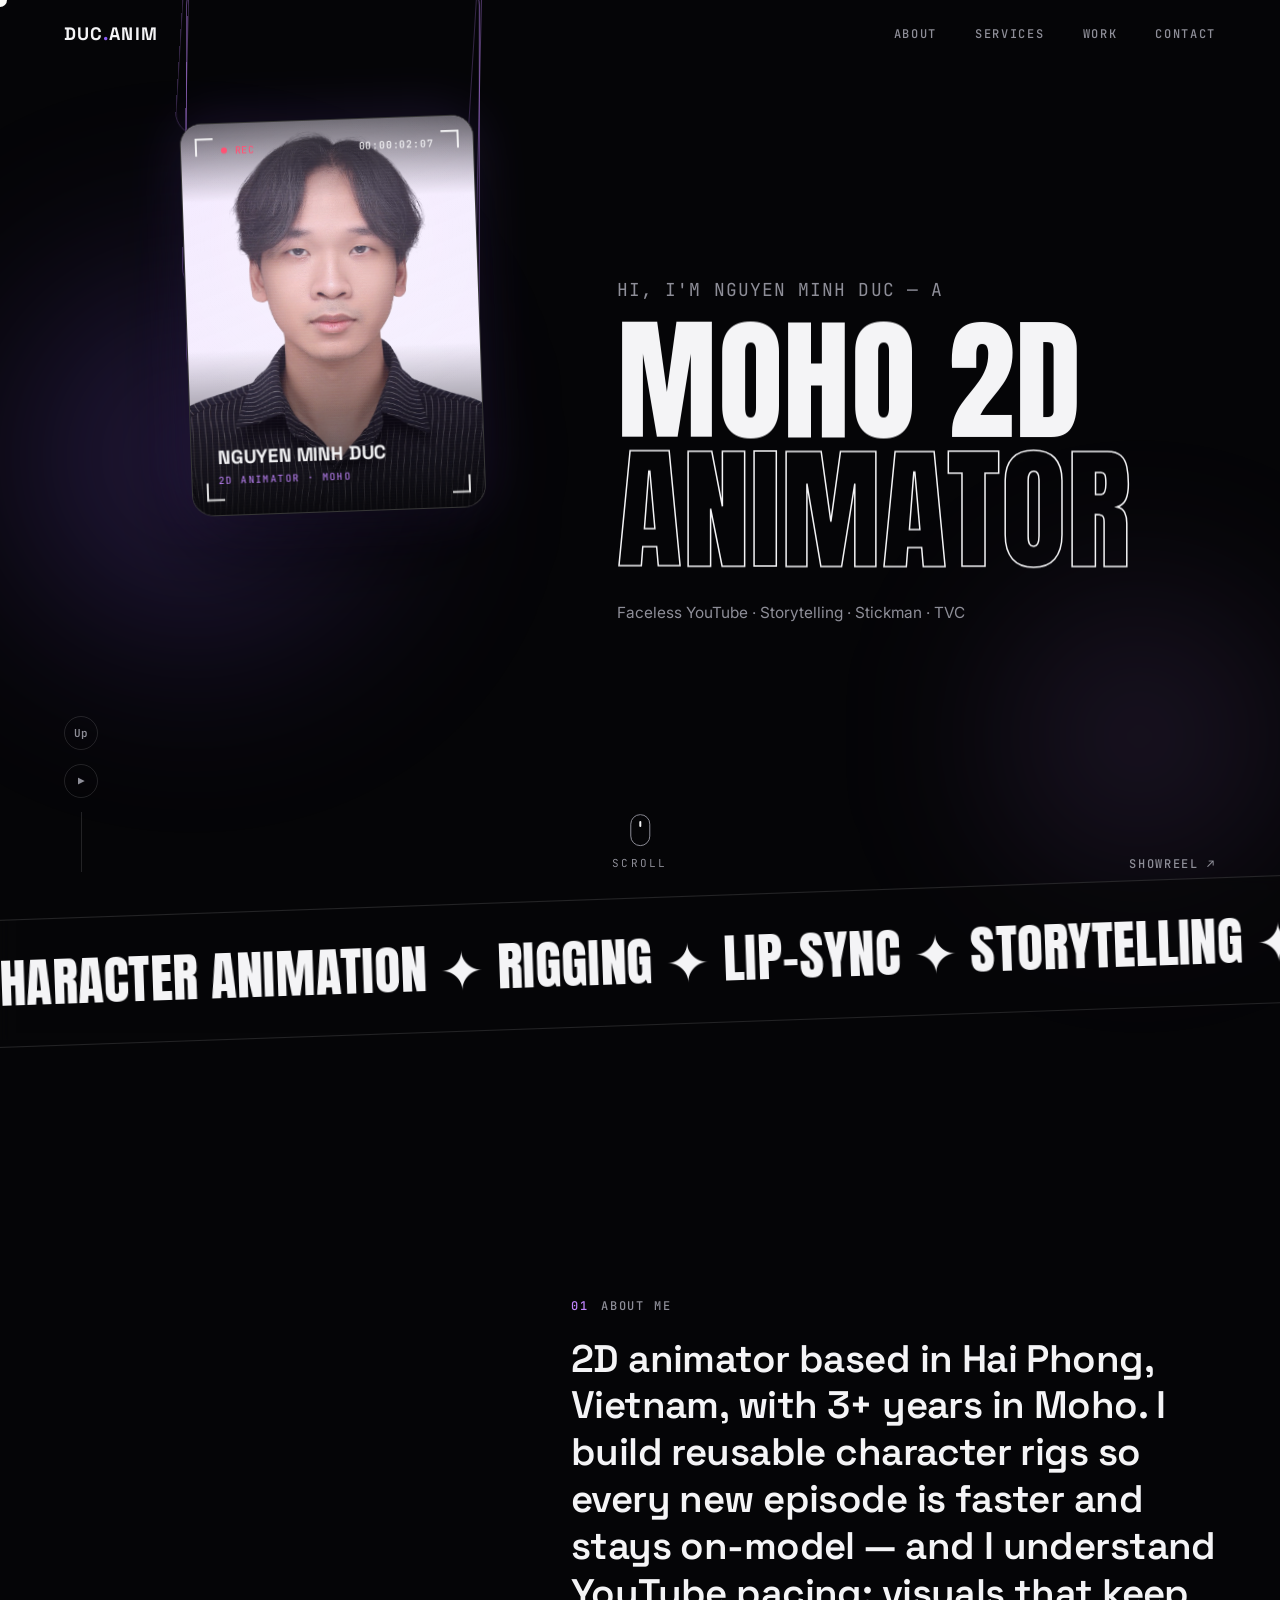
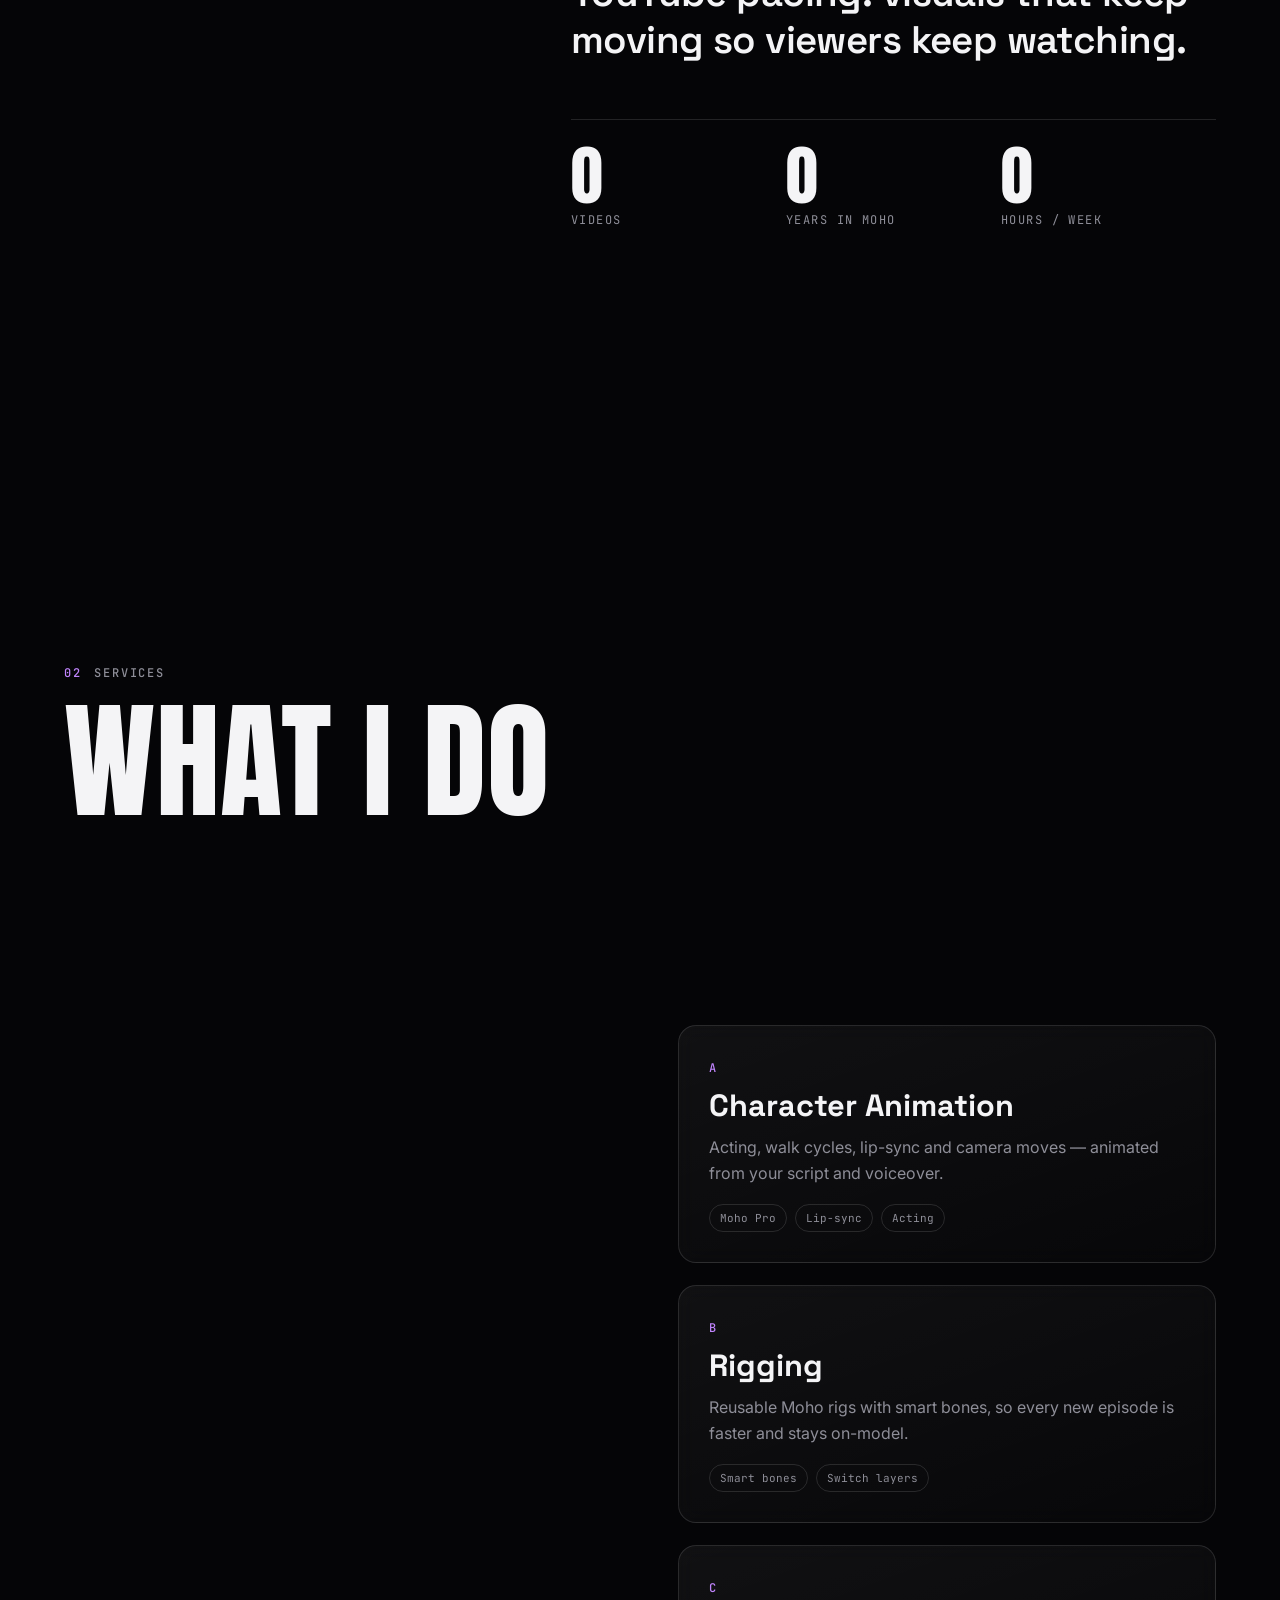
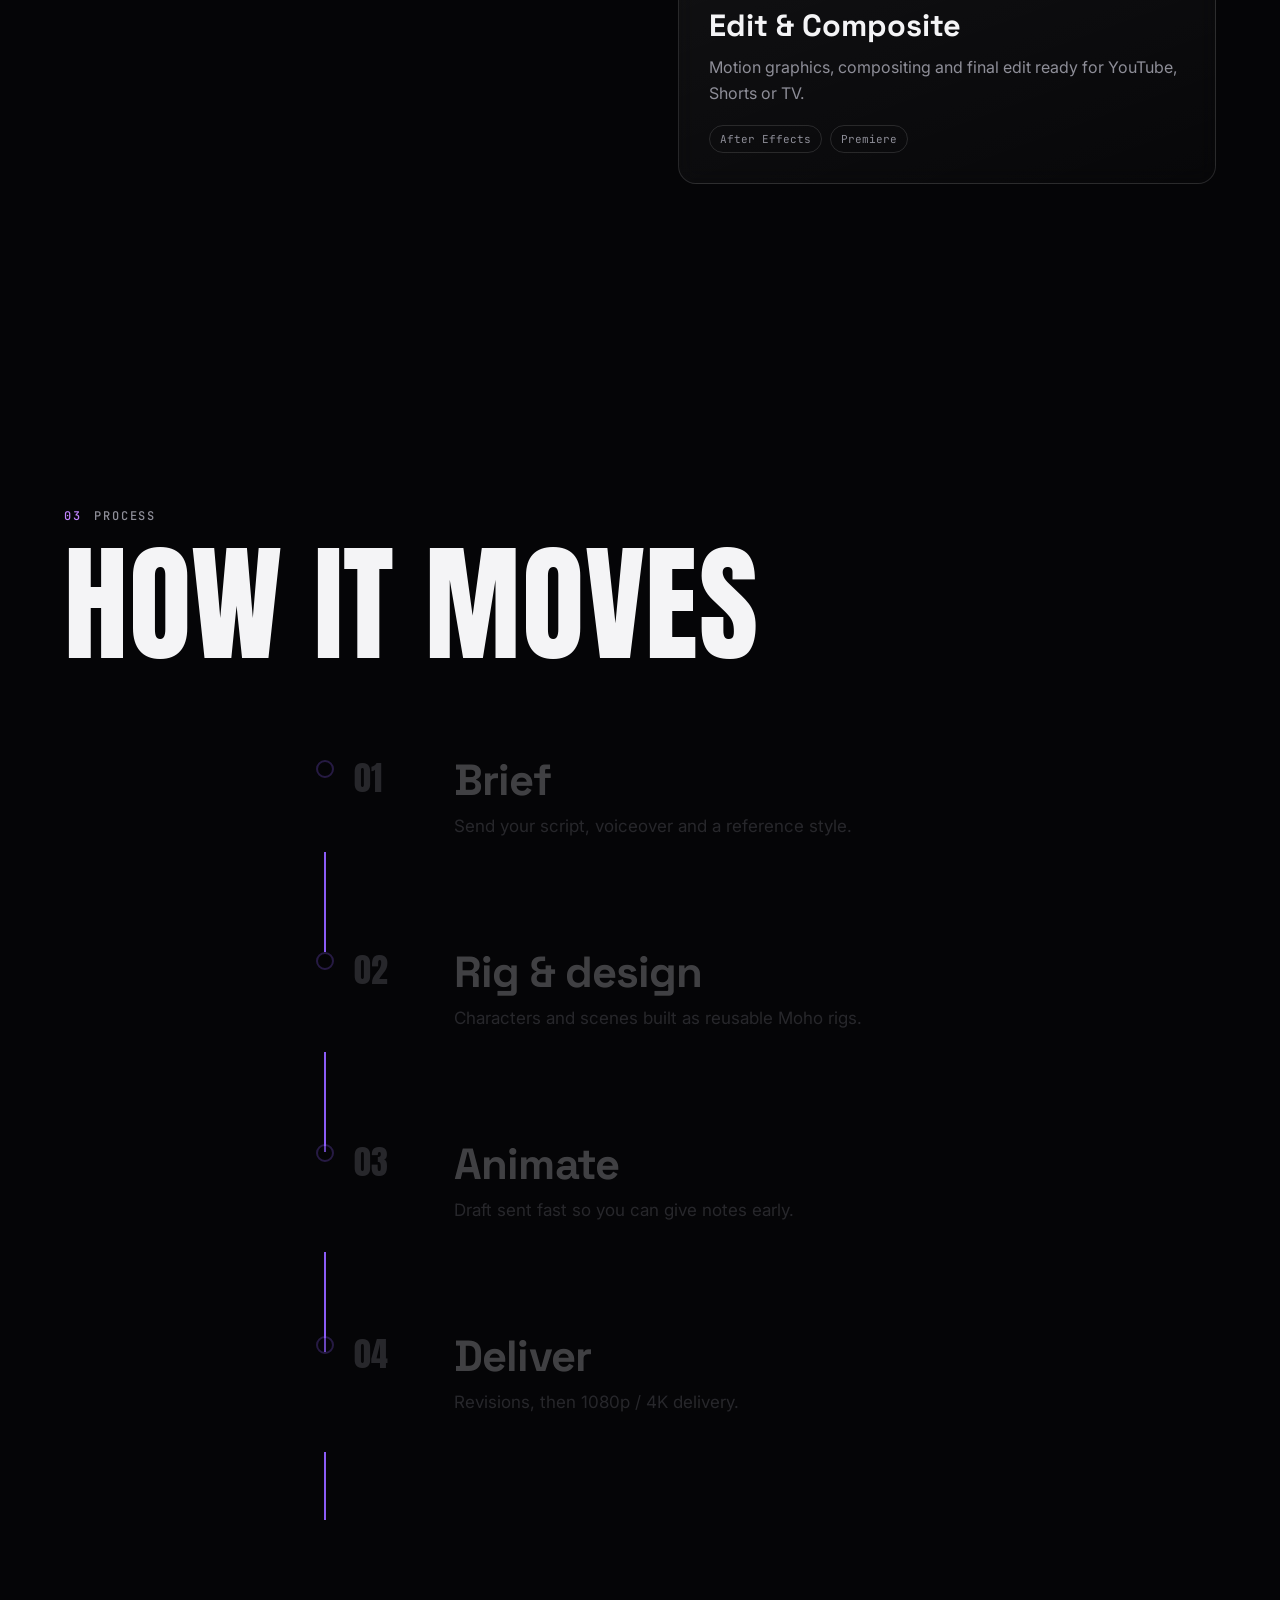
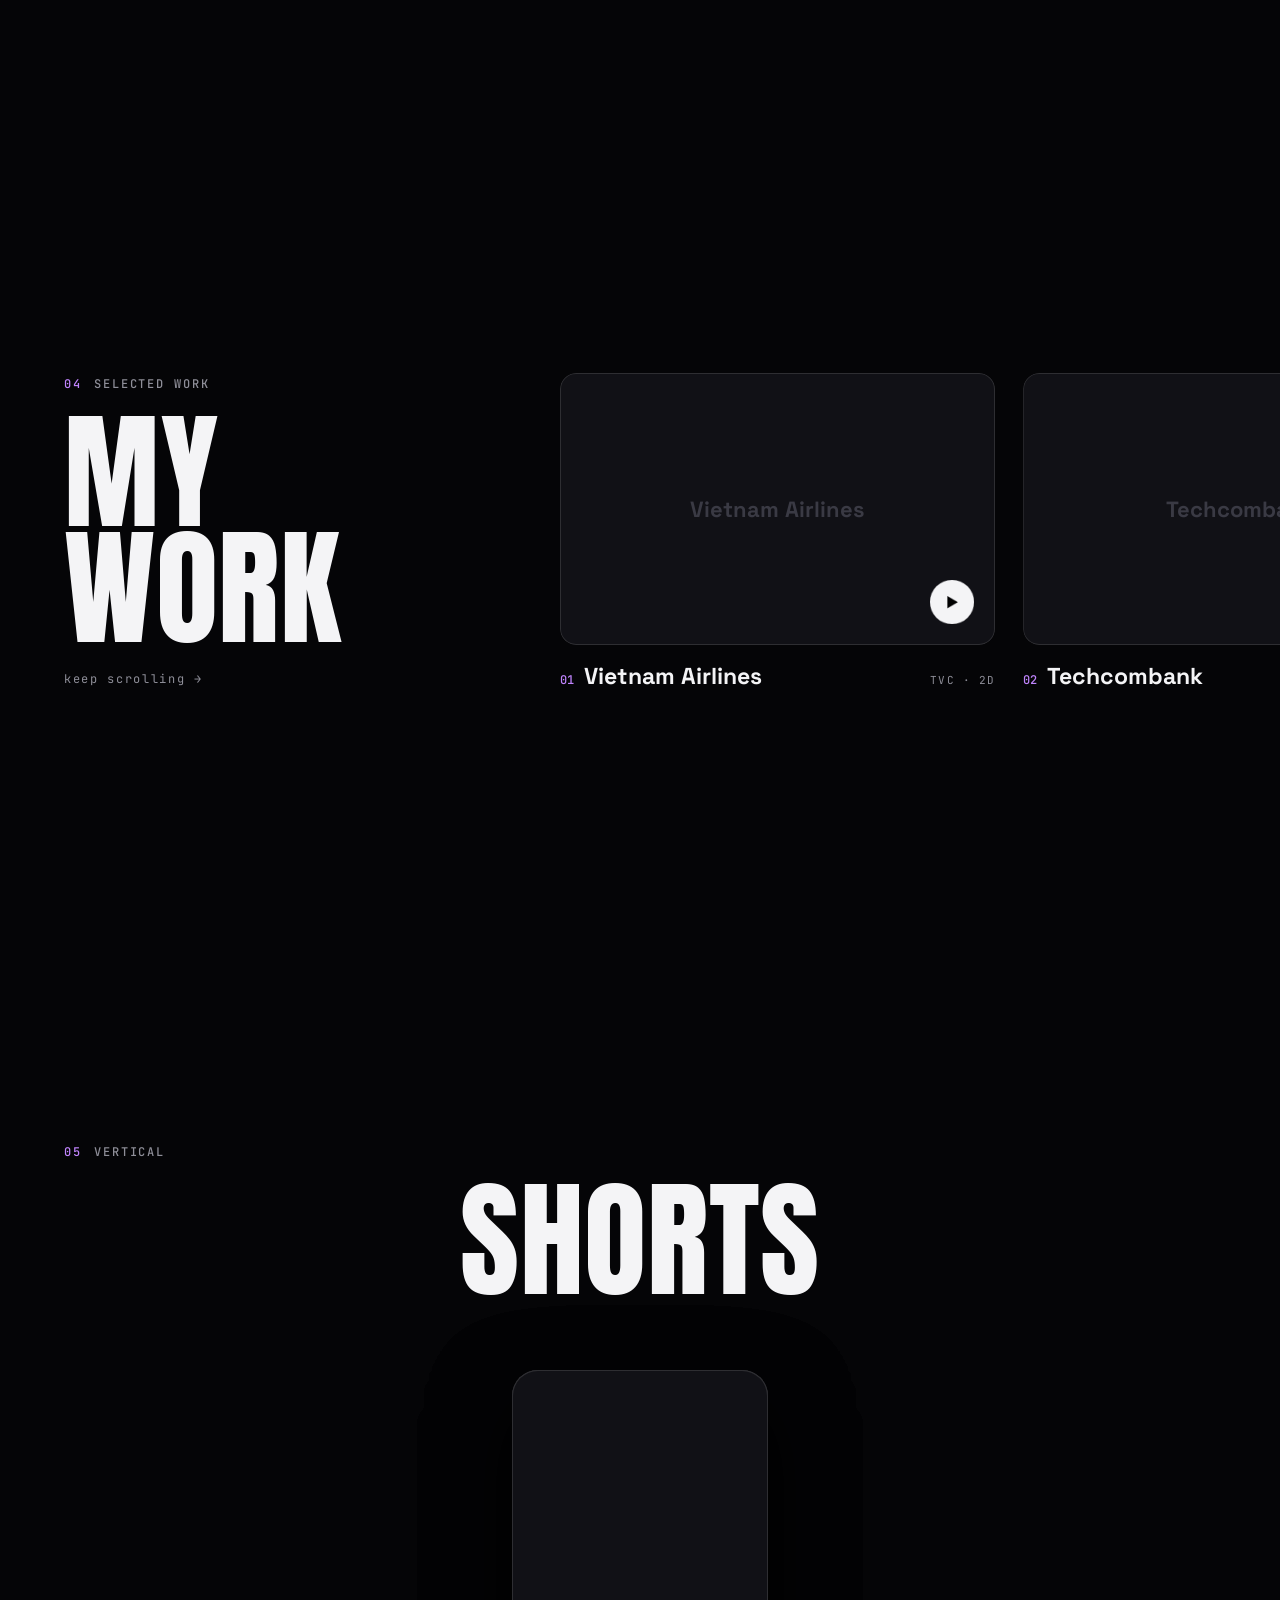
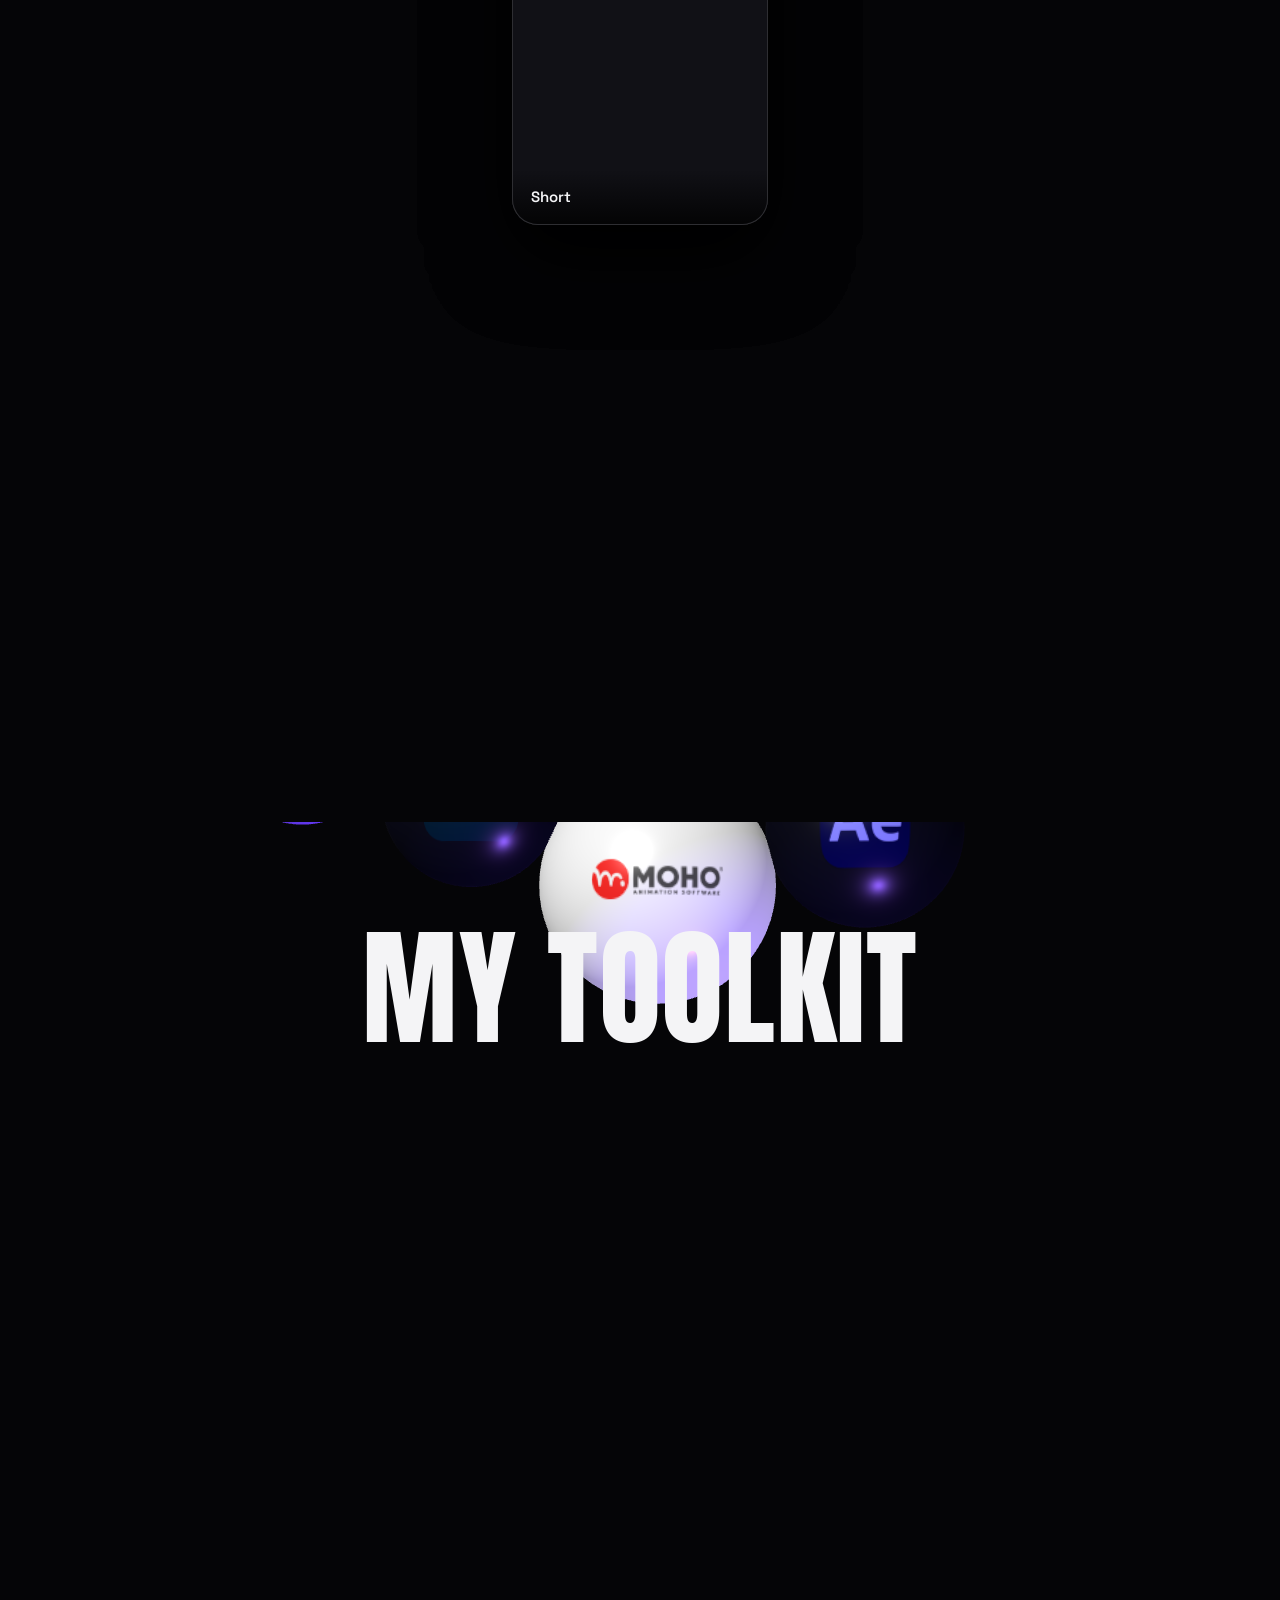
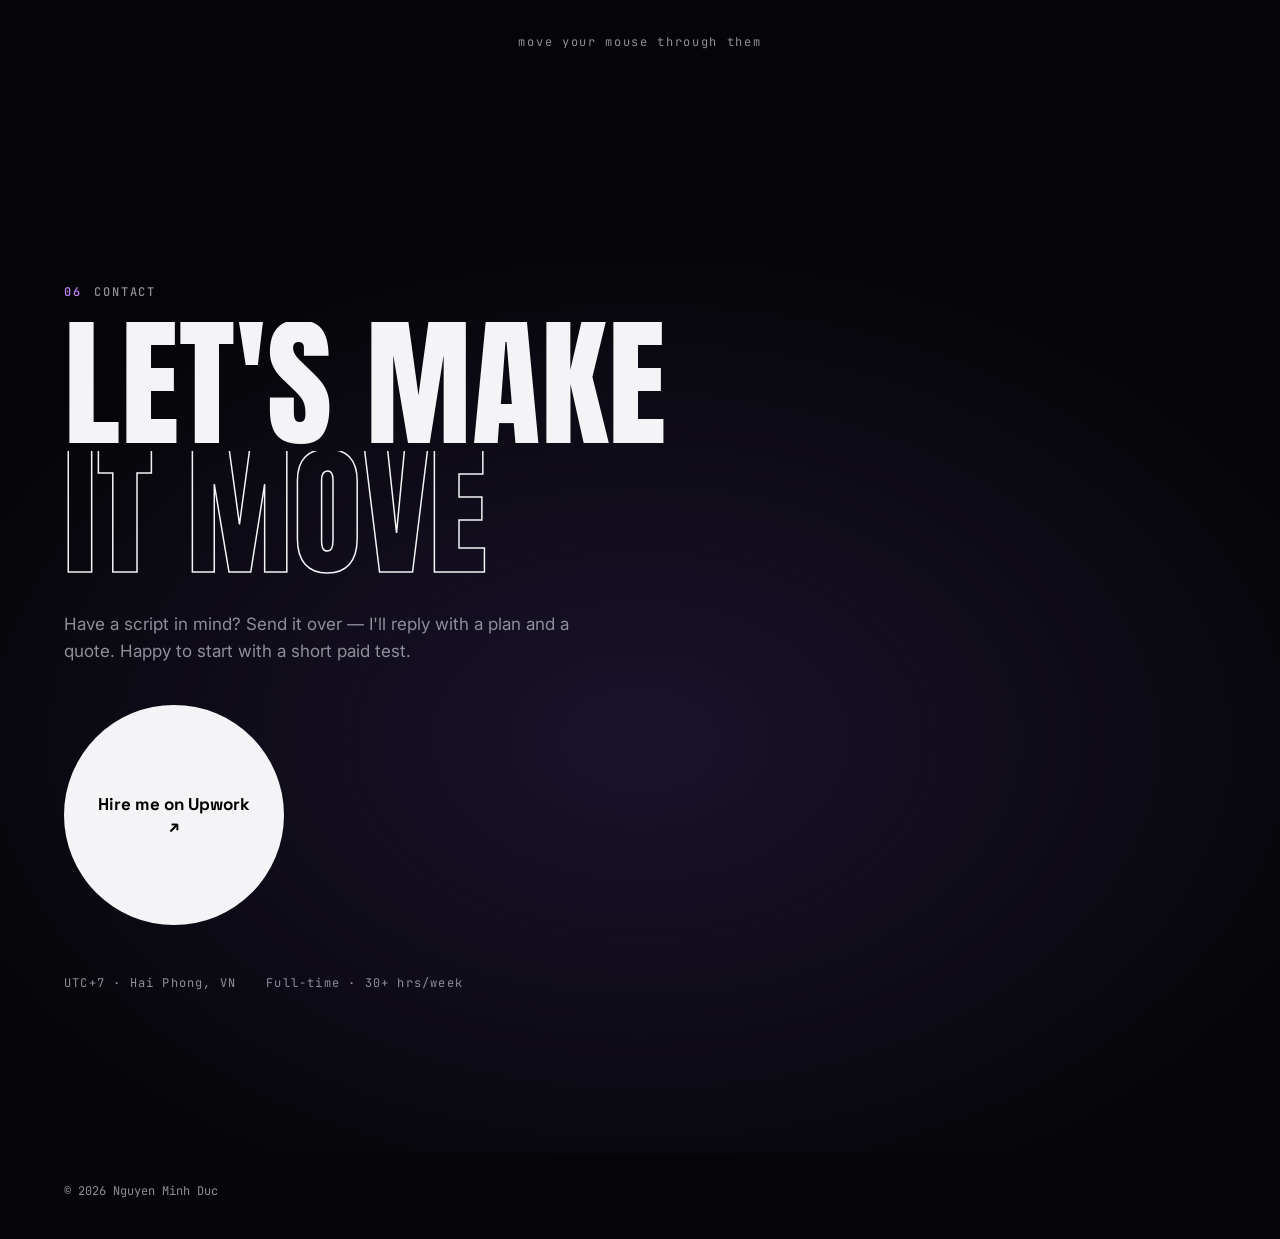
==== v2/index.html @ 48d8f5ab "v2: swap Syne for Anton/Space Grotesk to fix overflowing and broken outline headings Co-Authored-By:" ====
<!doctype html>
<html lang="en">
<head>
  <meta charset="utf-8" />
  <meta name="viewport" content="width=device-width, initial-scale=1" />
  <title>Nguyen Minh Duc — 2D Animator</title>
  <meta name="description" content="Nguyen Minh Duc — Moho 2D animator for faceless YouTube, storytelling, stickman videos and TVC commercials." />
  <link rel="icon" href="../assets/avatar.jpg" />
  <link rel="preconnect" href="https://fonts.googleapis.com" />
  <link rel="preconnect" href="https://fonts.gstatic.com" crossorigin />
  <link href="https://fonts.googleapis.com/css2?family=Anton&family=Space+Grotesk:wght@500;600;700&family=Inter:wght@300;400;500;600&family=JetBrains+Mono:wght@400;500&display=swap" rel="stylesheet" />
  <link rel="stylesheet" href="v2.css" />
</head>
<body class="is-loading">
  <!-- LOADER -->
  <div class="loader" aria-hidden="true">
    <div class="loader__count"><span id="loadNum">0</span>%</div>
    <div class="loader__bar"><span id="loadBar"></span></div>
    <p class="loader__hint">warming up the rig…</p>
  </div>

  <div class="glow glow--a" aria-hidden="true"></div>
  <div class="glow glow--b" aria-hidden="true"></div>
  <div class="pc-wrap" aria-hidden="true">
    <div class="ghost"></div><div class="ghost"></div><div class="ghost"></div>
    <div class="pcard" id="pcard">
      <div class="pcard__face pcard__front">
        <img src="../assets/duc-card.jpg" alt="" draggable="false" />
        <span class="pc-corner tl"></span><span class="pc-corner tr"></span><span class="pc-corner bl"></span><span class="pc-corner br"></span>
        <div class="pc-top"><span class="rec">● REC</span><span id="tc">00:00:00:00</span></div>
        <div class="pc-bot"><b>NGUYEN MINH DUC</b><span>2D ANIMATOR · MOHO</span></div>
        <div class="glare"></div>
      </div>
      <div class="pcard__face pcard__back">
        <div class="pb-head"><span>ID // ANIMATOR</span><span>VN</span></div>
        <div class="pb-name">DUC</div>
        <div class="pb-rows">
          <div><span>Role</span><b>2D Animator</b></div>
          <div><span>Tool</span><b>Moho Pro</b></div>
          <div><span>Base</span><b>Hai Phong · UTC+7</b></div>
          <div><span>Status</span><b class="on">● Available</b></div>
        </div>
        <div class="pb-tl"><i></i><i></i><i></i><i></i><i></i><span class="pb-ph"></span></div>
        <div class="pb-foot"><span>frame</span><b id="frameNo">001</b></div>
        <div class="glare"></div>
      </div>
    </div>
  </div>
  <div class="cursor" aria-hidden="true"><span></span></div>
  <div class="progress" aria-hidden="true"><span id="progress"></span></div>

  <header class="nav">
    <a href="#home" class="nav__logo">DUC<span>.</span>ANIM</a>
    <nav class="nav__links">
      <a href="#about">About</a>
      <a href="#services">Services</a>
      <a href="#work">Work</a>
      <a href="#contact">Contact</a>
    </nav>
  </header>

  <aside class="side side--left">
    <a href="https://www.upwork.com/freelancers/~01a592f6d08bd9ef2b" target="_blank" rel="noopener" aria-label="Upwork" class="side__ico">Up</a>
    <button class="side__ico" data-video="12wmU_DsiNMLx8iuridSdKDmmNmwdNfhh" data-title="Showreel" aria-label="Showreel">▶</button>
    <span class="side__line"></span>
  </aside>
  <aside class="side side--right">
    <button class="side__link" data-video="12wmU_DsiNMLx8iuridSdKDmmNmwdNfhh" data-title="Showreel">SHOWREEL ↗</button>
  </aside>

  <main>
    <!-- HERO -->
    <section class="hero" id="home">
      <div class="hero__copy">
        <p class="eyebrow" data-hero>Hi, I'm Nguyen Minh Duc — a</p>
        <h1 class="hero__title">
          <span class="line"><span class="split" data-hero-title>MOHO 2D</span></span>
          <span class="line"><span class="split outline" data-hero-title>ANIMATOR</span></span>
        </h1>
        <p class="hero__sub" data-hero>Faceless YouTube · Storytelling · Stickman · TVC</p>
      </div>
      <a href="#about" class="hero__scroll" data-hero><span class="mouse"><span></span></span> scroll</a>
    </section>

    <!-- MARQUEE -->
    <div class="marquee" aria-hidden="true">
      <div class="marquee__track" id="marquee">
        <span>CHARACTER ANIMATION ✦ RIGGING ✦ LIP-SYNC ✦ STORYTELLING ✦ STICKMAN ✦ TVC ✦ SHORTS ✦&nbsp;</span>
        <span>CHARACTER ANIMATION ✦ RIGGING ✦ LIP-SYNC ✦ STORYTELLING ✦ STICKMAN ✦ TVC ✦ SHORTS ✦&nbsp;</span>
      </div>
    </div>

    <!-- ABOUT -->
    <section class="about" id="about">
      <div class="about__box">
        <p class="kicker"><span>01</span> About me</p>
        <p class="about__text scrub-words">2D animator based in Hai Phong, Vietnam, with 3+ years in Moho. I build reusable character rigs so every new episode is faster and stays on-model — and I understand YouTube pacing: visuals that keep moving so viewers keep watching.</p>
        <div class="stats">
          <div class="stat"><b data-count="22">0</b><span>Videos</span></div>
          <div class="stat"><b data-count="3" data-suffix="+">0</b><span>Years in Moho</span></div>
          <div class="stat"><b data-count="30" data-suffix="+">0</b><span>Hours / week</span></div>
        </div>
      </div>
    </section>

    <!-- SERVICES (desk scene) -->
    <section class="services" id="services">
      <div class="services__head">
        <p class="kicker"><span>02</span> Services</p>
        <h2 class="big split-scrub">WHAT I DO</h2>
      </div>
      <div class="services__list">
        <article class="svc">
          <span class="svc__n">A</span>
          <h3>Character Animation</h3>
          <p>Acting, walk cycles, lip-sync and camera moves — animated from your script and voiceover.</p>
          <div class="svc__tags"><span>Moho Pro</span><span>Lip-sync</span><span>Acting</span></div>
        </article>
        <article class="svc">
          <span class="svc__n">B</span>
          <h3>Rigging</h3>
          <p>Reusable Moho rigs with smart bones, so every new episode is faster and stays on-model.</p>
          <div class="svc__tags"><span>Smart bones</span><span>Switch layers</span></div>
        </article>
        <article class="svc">
          <span class="svc__n">C</span>
          <h3>Edit &amp; Composite</h3>
          <p>Motion graphics, compositing and final edit ready for YouTube, Shorts or TV.</p>
          <div class="svc__tags"><span>After Effects</span><span>Premiere</span></div>
        </article>
      </div>
    </section>

    <!-- PROCESS -->
    <section class="process" id="process">
      <p class="kicker"><span>03</span> Process</p>
      <h2 class="big split-scrub">HOW IT MOVES</h2>
      <div class="timeline">
        <svg class="timeline__svg" viewBox="0 0 4 100" preserveAspectRatio="none"><line x1="2" y1="0" x2="2" y2="100" /></svg>
        <div class="step"><span class="step__dot"></span><span class="step__n">01</span><div><h3>Brief</h3><p>Send your script, voiceover and a reference style.</p></div></div>
        <div class="step"><span class="step__dot"></span><span class="step__n">02</span><div><h3>Rig &amp; design</h3><p>Characters and scenes built as reusable Moho rigs.</p></div></div>
        <div class="step"><span class="step__dot"></span><span class="step__n">03</span><div><h3>Animate</h3><p>Draft sent fast so you can give notes early.</p></div></div>
        <div class="step"><span class="step__dot"></span><span class="step__n">04</span><div><h3>Deliver</h3><p>Revisions, then 1080p / 4K delivery.</p></div></div>
      </div>
    </section>

    <!-- WORK (horizontal) -->
    <section class="work" id="work">
      <div class="work__pin">
        <div class="work__head">
          <p class="kicker"><span>04</span> Selected work</p>
          <h2 class="big">MY WORK</h2>
          <p class="work__hint">keep scrolling →</p>
        </div>
        <div class="work__track" id="workTrack"></div>
      </div>
    </section>

    <!-- SHORTS -->
    <section class="shorts" id="shorts">
      <p class="kicker"><span>05</span> Vertical</p>
      <h2 class="big split-scrub">SHORTS</h2>
      <div class="fan" id="fan"></div>
    </section>

    <!-- TOOLS (physics balls) -->
    <section class="tools" id="tools">
      <h2 class="big tools__title split-scrub">MY TOOLKIT</h2>
      <p class="tools__hint">move your mouse through them</p>
      <canvas id="balls"></canvas>
    </section>

    <!-- CONTACT -->
    <section class="contact" id="contact">
      <p class="kicker"><span>06</span> Contact</p>
      <h2 class="contact__title">
        <span class="line"><span class="split" data-contact>LET'S MAKE</span></span>
        <span class="line"><span class="split outline" data-contact>IT MOVE</span></span>
      </h2>
      <p class="contact__sub">Have a script in mind? Send it over — I'll reply with a plan and a quote. Happy to start with a short paid test.</p>
      <a class="cta magnetic" href="https://www.upwork.com/freelancers/~01a592f6d08bd9ef2b" target="_blank" rel="noopener"><span>Hire me on Upwork ↗</span></a>
      <div class="contact__meta">
        <span>UTC+7 · Hai Phong, VN</span><span>Full-time · 30+ hrs/week</span>
      </div>
    </section>
  </main>

  <footer class="footer">© <span id="year"></span> Nguyen Minh Duc</footer>

  <div class="modal" id="modal" aria-hidden="true" role="dialog" aria-modal="true">
    <div class="modal__bg" data-close></div>
    <div class="modal__box">
      <button class="modal__x" data-close aria-label="Close">✕</button>
      <div class="modal__media" id="modalMedia"></div>
      <p class="modal__title" id="modalTitle"></p>
    </div>
  </div>

  <script src="../vendor/gsap.min.js"></script>
  <script src="../vendor/ScrollTrigger.min.js"></script>
  <script src="../vendor/lenis.min.js"></script>
  <script src="../projects.js"></script>
  <script type="module" src="v2.js"></script>
</body>
</html>
---- v2/v2.css ----
:root {
  --bg: #050507;
  --fg: #f4f4f6;
  --mut: #8e8e98;
  --line: rgba(255, 255, 255, 0.12);
  --vio: #8b5cf6;
  --vio2: #c084fc;
  --head: "Anton", Impact, "Arial Narrow", sans-serif;
  --sub: "Space Grotesk", system-ui, sans-serif;
  --body: "Inter", system-ui, sans-serif;
  --mono: "JetBrains Mono", ui-monospace, monospace;
  --pad: clamp(20px, 5vw, 72px);
}
* { box-sizing: border-box; margin: 0; padding: 0; }
html { background: var(--bg); }
html.lenis, html.lenis body { height: auto; }
body {
  background: var(--bg); color: var(--fg); font-family: var(--body);
  overflow-x: hidden; -webkit-font-smoothing: antialiased;
}
body.is-loading { overflow: hidden; }
a { color: inherit; text-decoration: none; }
button { font: inherit; color: inherit; background: none; border: 0; cursor: pointer; }
img { display: block; max-width: 100%; }

/* ---------- loader ---------- */
.loader {
  position: fixed; inset: 0; z-index: 100; background: #000;
  display: grid; place-content: center; justify-items: center; gap: 18px;
}
.loader__count { font: 400 clamp(64px, 14vw, 180px)/1 var(--head); letter-spacing: 0.005em; }
.loader__bar { width: min(320px, 60vw); height: 2px; background: var(--line); overflow: hidden; }
.loader__bar span { display: block; height: 100%; width: 0; background: linear-gradient(90deg, var(--vio), var(--vio2)); }
.loader__hint { font: 400 12px var(--mono); color: var(--mut); letter-spacing: 0.1em; }

/* ---------- ambient ---------- */
.glow { position: fixed; border-radius: 50%; filter: blur(90px); pointer-events: none; z-index: 0; opacity: 0.55; }
.glow--a { width: 46vw; height: 46vw; left: -8vw; top: 18vh; background: radial-gradient(circle, rgba(139, 92, 246, 0.55), transparent 65%); }
.glow--b { width: 34vw; height: 34vw; right: -6vw; bottom: -6vh; background: radial-gradient(circle, rgba(192, 132, 252, 0.35), transparent 65%); }
main, .footer, .nav, .side { position: relative; z-index: 2; }

.progress { position: fixed; top: 0; left: 0; right: 0; height: 2px; z-index: 60; }
.progress span { display: block; height: 100%; width: 100%; transform-origin: 0 50%; transform: scaleX(0); background: linear-gradient(90deg, var(--vio), var(--vio2)); }

.cursor { position: fixed; left: 0; top: 0; z-index: 90; pointer-events: none; mix-blend-mode: difference; }
.cursor span { display: block; width: 14px; height: 14px; margin: -7px 0 0 -7px; border-radius: 50%; background: #fff; transition: transform 0.25s ease; }
.cursor.is-hover span { transform: scale(3.2); }
@media (hover: none) { .cursor { display: none; } }

/* ---------- nav / sides ---------- */
.nav {
  position: fixed; top: 0; left: 0; right: 0; z-index: 50;
  display: flex; justify-content: space-between; align-items: center;
  padding: 22px var(--pad);
}
.nav__logo { font: 800 18px var(--sub); letter-spacing: 0.06em; }
.nav__logo span { color: var(--vio); }
.nav__links { display: flex; gap: clamp(14px, 3vw, 38px); }
.nav__links a { font: 500 12px var(--mono); letter-spacing: 0.14em; text-transform: uppercase; color: var(--mut); transition: color 0.2s; }
.nav__links a:hover, .nav__links a.is-active { color: var(--fg); }
.side { position: fixed; bottom: 28px; z-index: 50; }
.side--left { left: var(--pad); display: flex; flex-direction: column; align-items: center; gap: 14px; }
.side--right { right: var(--pad); }
.side__ico { width: 34px; height: 34px; border: 1px solid var(--line); border-radius: 50%; display: grid; place-items: center; font: 600 11px var(--mono); color: var(--mut); transition: 0.2s; }
.side__ico:hover { color: var(--fg); border-color: var(--vio); }
.side__line { width: 1px; height: 60px; background: var(--line); }
.side__link { font: 500 12px var(--mono); letter-spacing: 0.14em; color: var(--mut); }
.side__link:hover { color: var(--fg); }
@media (max-width: 760px) { .nav__links { display: none; } .side { display: none; } }

/* ---------- shared type ---------- */
.kicker { font: 500 12px var(--mono); letter-spacing: 0.16em; text-transform: uppercase; color: var(--mut); display: flex; gap: 12px; align-items: center; margin-bottom: 22px; }
.kicker span { color: var(--vio2); }
.big { font: 400 clamp(48px, 10vw, 150px)/0.9 var(--head); letter-spacing: 0.005em; }
.line { display: block; overflow: hidden; padding-bottom: 0.04em; }
.split, .split-scrub { display: inline-block; }
.char { display: inline-block; will-change: transform; }
.outline { color: transparent; -webkit-text-stroke: 1.5px var(--fg); paint-order: stroke; }
section { position: relative; padding: 18vh var(--pad); }

/* ---------- hero ---------- */
.hero { min-height: 100vh; display: flex; align-items: center; justify-content: flex-end; padding-top: 0; padding-bottom: 0; }
.hero__copy { width: min(52%, 760px); }
.eyebrow { font: 400 clamp(14px, 1.4vw, 18px) var(--mono); color: var(--mut); margin-bottom: 18px; letter-spacing: 0.06em; text-transform: uppercase; }
.hero__title { white-space: nowrap; font: 400 clamp(64px, 10.5vw, 190px)/0.92 var(--head); letter-spacing: 0.005em; }
.hero__sub { margin-top: 26px; color: var(--mut); font-size: clamp(14px, 1.2vw, 17px); }
.hero__scroll { position: absolute; bottom: 30px; left: 50%; transform: translateX(-50%); font: 400 11px var(--mono); letter-spacing: 0.2em; text-transform: uppercase; color: var(--mut); display: flex; flex-direction: column; align-items: center; gap: 10px; }
.mouse { width: 20px; height: 32px; border: 1px solid var(--mut); border-radius: 12px; position: relative; }
.mouse span { position: absolute; left: 50%; top: 6px; width: 2px; height: 6px; margin-left: -1px; background: var(--fg); border-radius: 2px; animation: wheel 1.6s infinite; }
@keyframes wheel { 0% { transform: translateY(0); opacity: 1; } 100% { transform: translateY(12px); opacity: 0; } }
@media (max-width: 760px) {
  .hero { align-items: flex-end; padding-bottom: 18vh; }
  .hero__copy { width: 100%; }
}

/* ---------- marquee ---------- */
.marquee { position: relative; z-index: 2; overflow: hidden; border-block: 1px solid var(--line); padding: 22px 0; background: rgba(5, 5, 7, 0.6); backdrop-filter: blur(6px); transform: rotate(-2deg) scale(1.04); }
.marquee__track { display: flex; width: max-content; font: 400 clamp(26px, 4vw, 56px) var(--head); white-space: nowrap; letter-spacing: 0.005em; }
.marquee__track span { padding-right: 0.4em; }

/* ---------- about ---------- */
.about { min-height: 120vh; display: flex; align-items: center; justify-content: flex-end; }
.about__box { width: min(56%, 820px); }
.about__text { font: 600 clamp(24px, 3vw, 46px)/1.22 var(--sub); letter-spacing: -0.015em; }
.about__text .word { opacity: 0.14; transition: none; }
.stats { margin-top: 56px; display: grid; grid-template-columns: repeat(3, 1fr); border-top: 1px solid var(--line); }
.stat { padding: 24px 0 0; }
.stat b { display: block; font: 400 clamp(40px, 5vw, 76px)/1 var(--head); letter-spacing: 0.005em; }
.stat span { font: 400 12px var(--mono); color: var(--mut); letter-spacing: 0.12em; text-transform: uppercase; }
@media (max-width: 760px) { .about__box { width: 100%; } }

/* ---------- services ---------- */
.services { min-height: 140vh; display: grid; grid-template-columns: 1fr 1fr; gap: 6vw; align-items: start; }
.services__head { position: sticky; top: 22vh; }
.services__list { display: grid; gap: 22px; padding-top: 40vh; }
.svc {
  padding: 30px; border: 1px solid var(--line); border-radius: 18px;
  background: linear-gradient(160deg, rgba(255, 255, 255, 0.05), rgba(255, 255, 255, 0.01));
  backdrop-filter: blur(10px); position: relative; overflow: hidden;
}
.svc::after { content: ""; position: absolute; inset: 0; background: radial-gradient(400px circle at var(--mx, 50%) var(--my, 50%), rgba(139, 92, 246, 0.18), transparent 40%); opacity: 0; transition: opacity 0.3s; pointer-events: none; }
.svc:hover::after { opacity: 1; }
.svc__n { font: 500 12px var(--mono); color: var(--vio2); }
.svc h3 { font: 700 clamp(24px, 2.4vw, 34px) var(--sub); margin: 10px 0 10px; }
.svc p { color: var(--mut); line-height: 1.6; }
.svc__tags { display: flex; flex-wrap: wrap; gap: 8px; margin-top: 18px; }
.svc__tags span { font: 400 11px var(--mono); padding: 6px 10px; border: 1px solid var(--line); border-radius: 99px; color: var(--mut); }
@media (max-width: 860px) {
  .services { grid-template-columns: 1fr; }
  .services__head { position: relative; top: 0; }
  .services__list { padding-top: 30vh; }
}

/* ---------- process ---------- */
.timeline { position: relative; margin-top: 10vh; max-width: 900px; margin-left: auto; }
.timeline__svg { position: absolute; left: 7px; top: 0; width: 4px; height: 100%; overflow: visible; }
.timeline__svg line { stroke: var(--vio); stroke-width: 2; vector-effect: non-scaling-stroke; stroke-dasharray: 100; stroke-dashoffset: 100; }
.step { display: grid; grid-template-columns: 18px 80px 1fr; gap: 20px; align-items: start; padding: 0 0 12vh; opacity: 0.25; }
.step__dot { width: 18px; height: 18px; border-radius: 50%; border: 2px solid var(--vio); background: var(--bg); margin-top: 8px; position: relative; z-index: 1; }
.step.is-on .step__dot { background: var(--vio); box-shadow: 0 0 24px var(--vio); }
.step__n { font: 400 34px var(--head); color: var(--mut); }
.step h3 { font: 700 clamp(28px, 3.4vw, 52px) var(--sub); letter-spacing: -0.02em; }
.step p { color: var(--mut); margin-top: 8px; font-size: 17px; }

/* ---------- work ---------- */
.work { padding: 0; background: var(--bg); }
.work__pin { height: 100vh; display: flex; align-items: center; overflow: hidden; }
.work__head { flex: 0 0 auto; padding: 0 var(--pad); width: min(44vw, 560px); }
.work__hint { margin-top: 26px; font: 400 12px var(--mono); color: var(--mut); letter-spacing: 0.14em; }
.work__track { display: flex; gap: 28px; padding-right: var(--pad); will-change: transform; }
.wcard { flex: 0 0 auto; width: clamp(280px, 34vw, 520px); }
.wcard__media {
  position: relative; aspect-ratio: 16 / 10; border-radius: 16px; overflow: hidden;
  border: 1px solid var(--line); background: #111116; cursor: pointer;
  clip-path: inset(0 0 0 0 round 16px);
}
.wcard__media img { position: absolute; inset: 0; width: 120%; height: 100%; left: -10%; object-fit: cover; transition: scale 0.6s ease; }
.wcard__media:hover img { scale: 1.06; }
.wcard__fb { position: absolute; inset: 0; display: grid; place-items: center; font: 700 22px var(--sub); color: #3a3a44; }
.wcard__play { position: absolute; right: 16px; bottom: 16px; width: 52px; height: 52px; border-radius: 50%; display: grid; place-items: center; background: var(--fg); color: #000; font-size: 16px; transform: scale(0.85); transition: transform 0.3s; }
.wcard__media:hover .wcard__play { transform: scale(1); }
.wcard__meta { display: flex; justify-content: space-between; align-items: baseline; margin-top: 16px; gap: 10px; }
.wcard__n { font: 500 12px var(--mono); color: var(--vio2); }
.wcard h3 { font: 700 clamp(20px, 1.8vw, 28px) var(--sub); flex: 1; }
.wcard__tag { font: 400 11px var(--mono); color: var(--mut); text-transform: uppercase; letter-spacing: 0.1em; }

/* ---------- shorts ---------- */
.shorts { background: var(--bg); text-align: center; min-height: 160vh; }
.fan { position: relative; height: 70vh; margin-top: 8vh; }
.phone {
  position: absolute; left: 50%; top: 0; width: clamp(180px, 20vw, 280px); aspect-ratio: 9 / 16;
  margin-left: calc(clamp(180px, 20vw, 280px) / -2); border-radius: 26px; overflow: hidden;
  border: 1px solid var(--line); background: #111116; cursor: pointer; box-shadow: 0 30px 80px rgba(0, 0, 0, 0.6);
}
.phone img { width: 100%; height: 100%; object-fit: cover; }
.phone span { position: absolute; left: 0; right: 0; bottom: 0; padding: 18px; font: 600 15px var(--sub); text-align: left; background: linear-gradient(0deg, rgba(0, 0, 0, 0.8), transparent); }

/* ---------- tools ---------- */
.tools { height: 100vh; padding: 0; background: var(--bg); overflow: hidden; display: grid; place-items: center; }
.tools__title { position: absolute; top: 12vh; left: 0; right: 0; text-align: center; z-index: 1; pointer-events: none; }
.tools__hint { position: absolute; bottom: 8vh; left: 0; right: 0; text-align: center; font: 400 12px var(--mono); color: var(--mut); letter-spacing: 0.14em; z-index: 1; pointer-events: none; }
#balls { position: absolute; inset: 0; width: 100%; height: 100%; }

/* ---------- contact ---------- */
.contact { min-height: 100vh; background: radial-gradient(60% 50% at 50% 60%, rgba(139, 92, 246, 0.16), transparent), var(--bg); display: flex; flex-direction: column; justify-content: center; }
.contact__title { white-space: nowrap; font: 400 clamp(48px, 11vw, 200px)/0.88 var(--head); letter-spacing: 0.005em; }
.contact__sub { color: var(--mut); max-width: 520px; margin-top: 30px; font-size: 17px; line-height: 1.6; }
.cta { align-self: flex-start; margin-top: 40px; display: inline-grid; place-items: center; width: 220px; height: 220px; border-radius: 50%; background: var(--fg); color: #000; font: 700 17px var(--sub); text-align: center; padding: 30px; transition: background 0.3s; }
.cta:hover { background: var(--vio2); }
.contact__meta { display: flex; gap: 30px; flex-wrap: wrap; margin-top: 50px; font: 400 12px var(--mono); color: var(--mut); letter-spacing: 0.1em; }
.footer { padding: 30px var(--pad) 40px; font: 400 12px var(--mono); color: var(--mut); background: var(--bg); }

/* ---------- modal ---------- */
.modal { position: fixed; inset: 0; z-index: 120; display: grid; place-items: center; visibility: hidden; opacity: 0; transition: 0.3s; }
.modal.is-open { visibility: visible; opacity: 1; }
.modal__bg { position: absolute; inset: 0; background: rgba(0, 0, 0, 0.85); backdrop-filter: blur(8px); }
.modal__box { position: relative; width: min(1100px, 92vw); }
.modal__box.is-short { width: min(400px, 86vw); }
.modal__media { aspect-ratio: 16 / 9; border-radius: 14px; overflow: hidden; background: #000; }
.modal__box.is-short .modal__media { aspect-ratio: 9 / 16; max-height: 80vh; }
.modal__media iframe { width: 100%; height: 100%; border: 0; }
.modal__title { margin-top: 14px; font: 600 16px var(--sub); }
.modal__x { position: absolute; top: -44px; right: 0; font-size: 20px; }

@media (prefers-reduced-motion: reduce) {
  .about__text .word { opacity: 1; }
  .step { opacity: 1; }
  .timeline__svg line { stroke-dashoffset: 0; }
}

/* ---------- 2D photo card ---------- */
.pc-wrap { position: fixed; inset: 0; z-index: 1; pointer-events: none; }
.pcard, .ghost {
  position: absolute; left: 50%; top: 50%; width: clamp(220px, 23vw, 350px); aspect-ratio: 3 / 4;
  margin-left: calc(clamp(220px, 23vw, 350px) / -2); margin-top: calc(clamp(220px, 23vw, 350px) * -2 / 3);
  border-radius: 22px; will-change: transform;
}
.ghost { border: 1.5px solid var(--vio2); opacity: 0; }
.pcard { transform-style: preserve-3d; }
.pcard__face { position: absolute; inset: 0; border-radius: 22px; overflow: hidden; backface-visibility: hidden; -webkit-backface-visibility: hidden; border: 1px solid rgba(255,255,255,.16); box-shadow: 0 40px 90px rgba(0,0,0,.55), 0 0 60px rgba(139,92,246,.18); }
.pcard__front { background: #111; }
.pcard__front img { width: 100%; height: 100%; object-fit: cover; filter: contrast(1.04); }
.pcard__front::after { content: ""; position: absolute; inset: 0; background: linear-gradient(180deg, rgba(5,5,7,.6), transparent 20%), linear-gradient(0deg, rgba(5,5,7,.88), transparent 42%), linear-gradient(160deg, rgba(192,132,252,.18), rgba(139,92,246,.08)), repeating-linear-gradient(0deg, rgba(255,255,255,.035) 0 1px, transparent 1px 3px); }
.pc-corner { position: absolute; width: 18px; height: 18px; border: 2px solid #fff; z-index: 2; opacity: .85; }
.pc-corner.tl { left: 14px; top: 14px; border-right: 0; border-bottom: 0; }
.pc-corner.tr { right: 14px; top: 14px; border-left: 0; border-bottom: 0; }
.pc-corner.bl { left: 14px; bottom: 14px; border-right: 0; border-top: 0; }
.pc-corner.br { right: 14px; bottom: 14px; border-left: 0; border-top: 0; }
.pc-top { position: absolute; top: 20px; left: 40px; right: 40px; display: flex; justify-content: space-between; z-index: 2; font: 500 10px var(--mono); letter-spacing: .08em; }
.rec { color: #ff4d6d; animation: blink 1.2s steps(2) infinite; }
@keyframes blink { 50% { opacity: .2; } }
.pc-bot { position: absolute; left: 26px; right: 26px; bottom: 28px; z-index: 2; display: grid; gap: 4px; }
.pc-bot b { font: 800 clamp(16px, 1.5vw, 22px) var(--sub); letter-spacing: -.01em; }
.pc-bot span { font: 400 10px var(--mono); color: var(--vio2); letter-spacing: .14em; }
.pcard__back { transform: rotateY(180deg); background: linear-gradient(160deg, #1a1430, #0b0a12 60%); padding: 24px; display: flex; flex-direction: column; gap: 16px; }
.pb-head { display: flex; justify-content: space-between; font: 500 10px var(--mono); color: var(--mut); letter-spacing: .14em; }
.pb-name { font: 400 clamp(64px, 7vw, 108px)/.85 var(--head); letter-spacing: 0.005em; background: linear-gradient(90deg, #fff, var(--vio2)); -webkit-background-clip: text; background-clip: text; color: transparent; }
.pb-rows { display: grid; gap: 8px; margin-top: auto; }
.pb-rows div { display: flex; justify-content: space-between; border-bottom: 1px solid var(--line); padding-bottom: 6px; font-size: 12px; }
.pb-rows span { color: var(--mut); font: 400 10px var(--mono); text-transform: uppercase; letter-spacing: .1em; }
.pb-rows .on { color: #4ade80; }
.pb-tl { position: relative; height: 26px; border-radius: 6px; background: rgba(255,255,255,.05); display: flex; justify-content: space-around; align-items: center; }
.pb-tl i { width: 8px; height: 8px; background: var(--vio2); transform: rotate(45deg); }
.pb-ph { position: absolute; top: -3px; bottom: -3px; left: calc(var(--p, 0) * 100%); width: 2px; background: #ff4d6d; }
.pb-foot { display: flex; justify-content: space-between; align-items: baseline; font: 400 10px var(--mono); color: var(--mut); }
.pb-foot b { font: 700 18px var(--mono); color: var(--fg); }
.glare { position: absolute; inset: 0; z-index: 3; background: radial-gradient(420px circle at var(--gx, 50%) var(--gy, 30%), rgba(255,255,255,.22), transparent 45%); mix-blend-mode: overlay; }
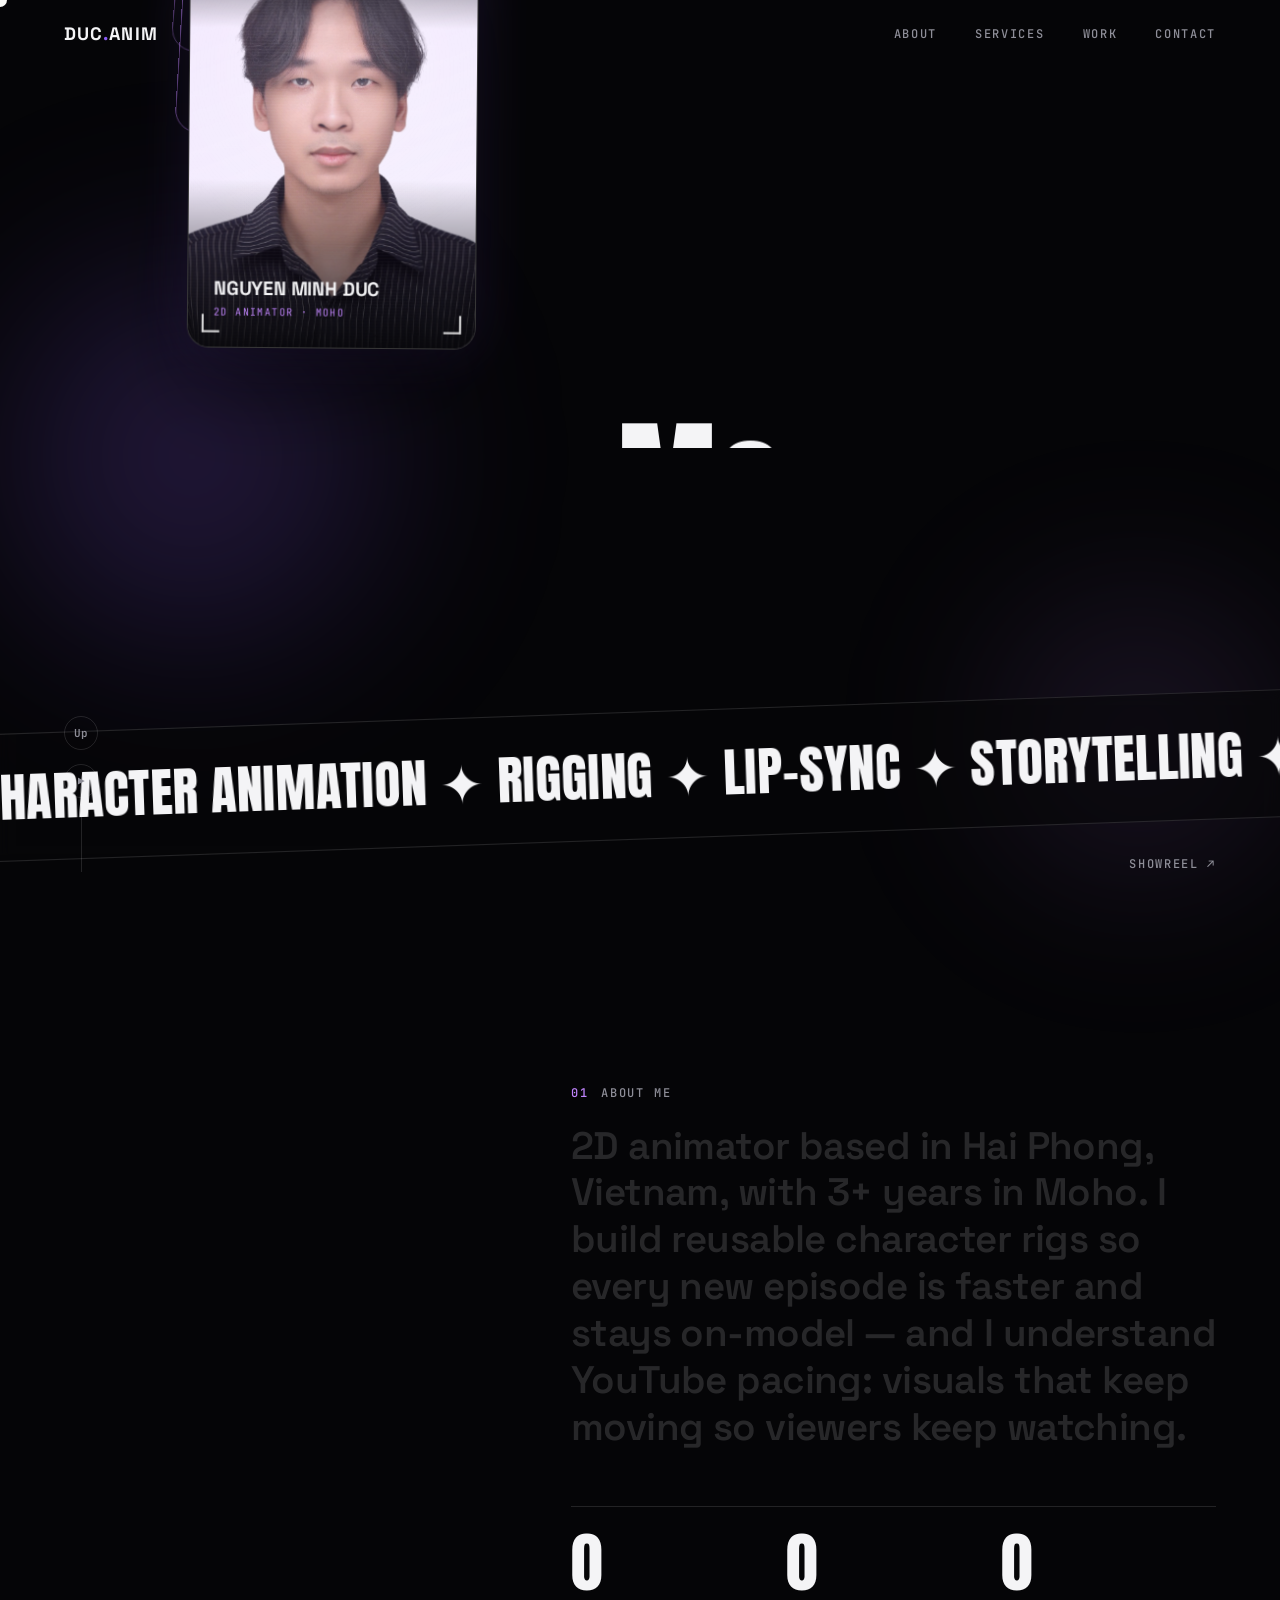
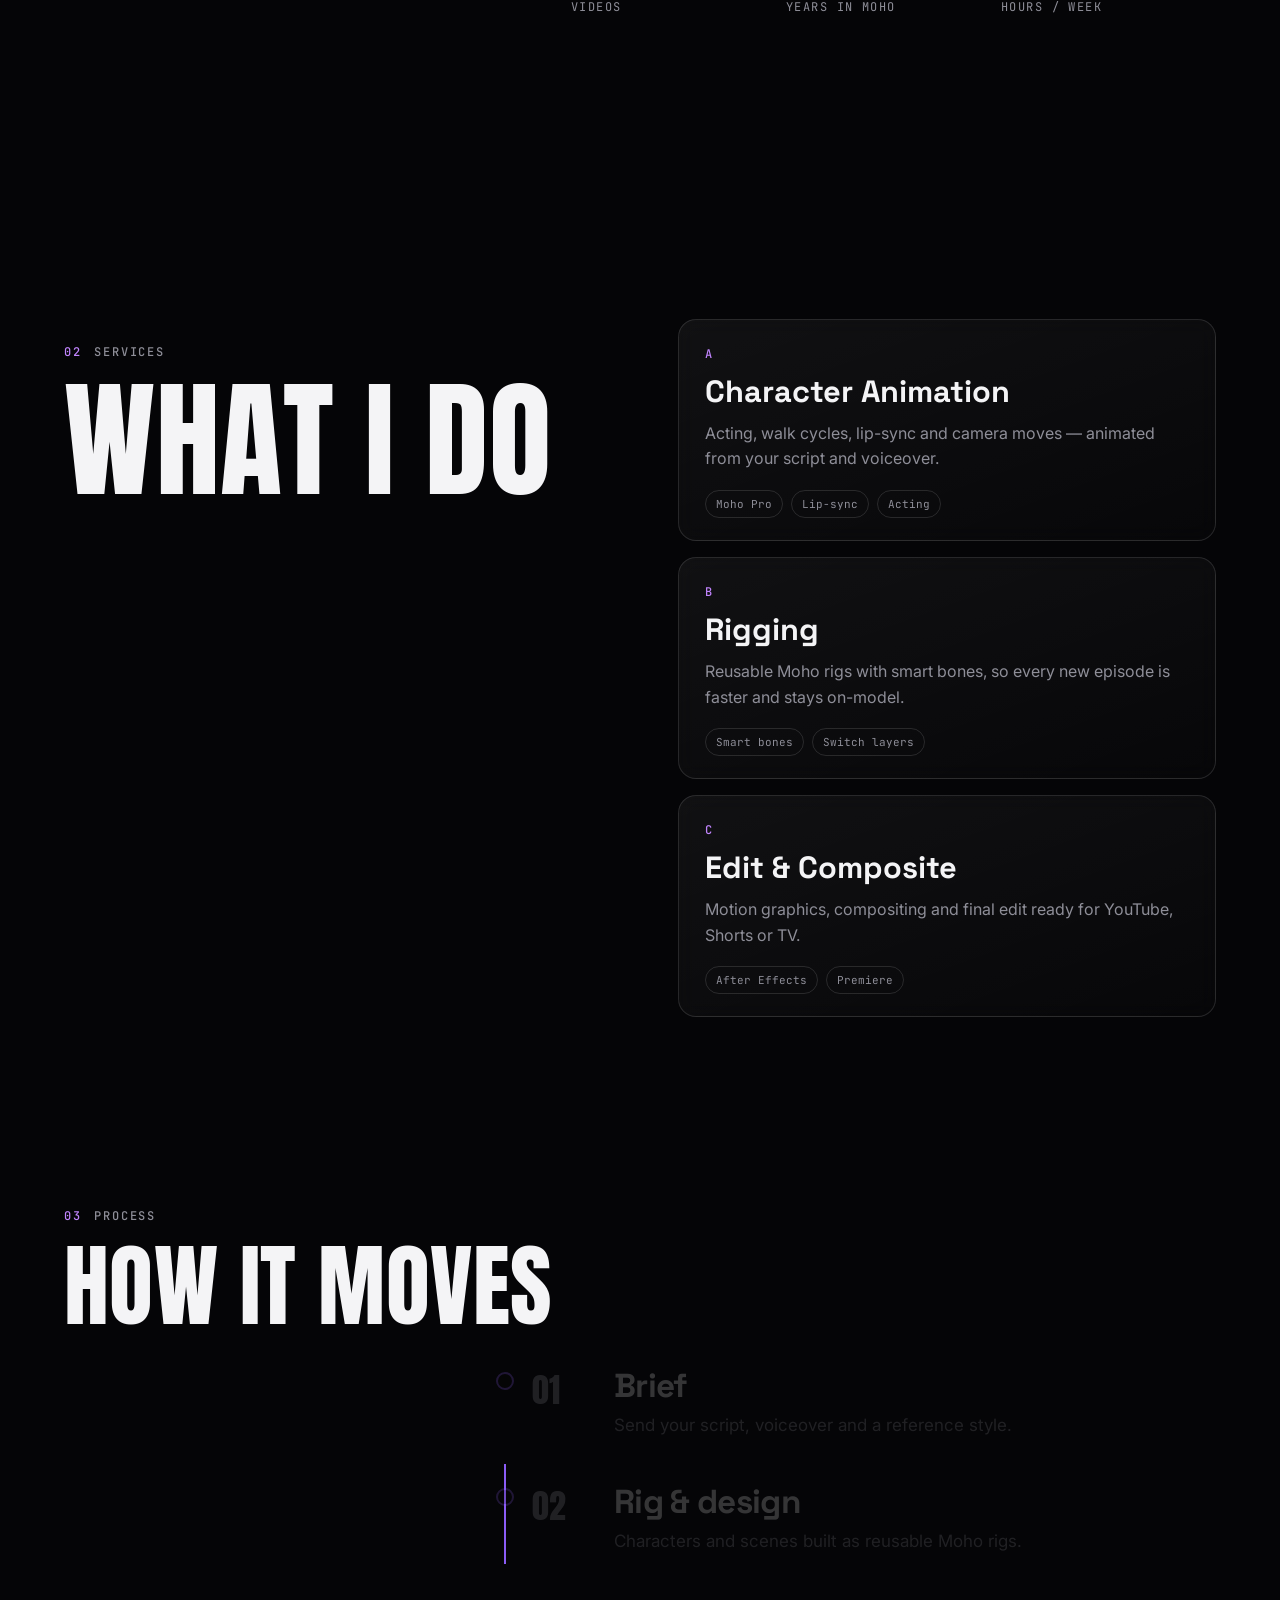
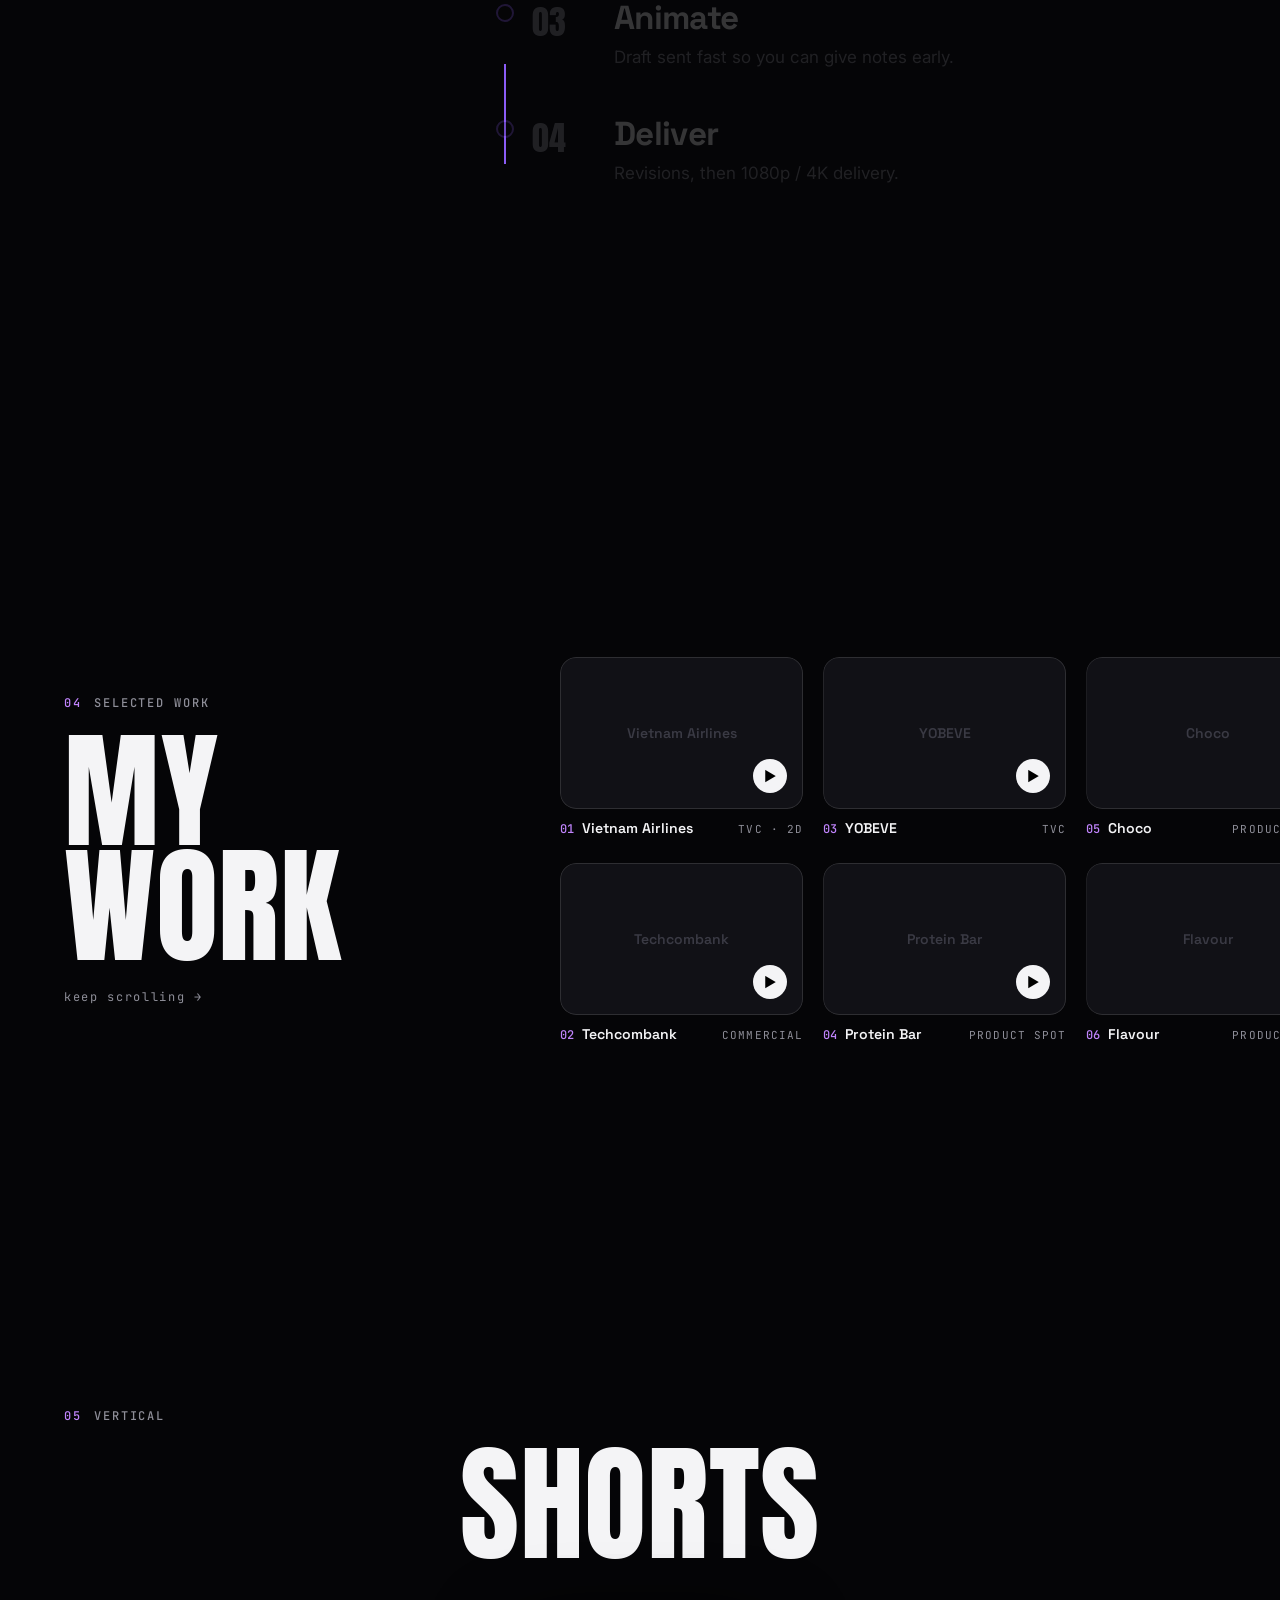
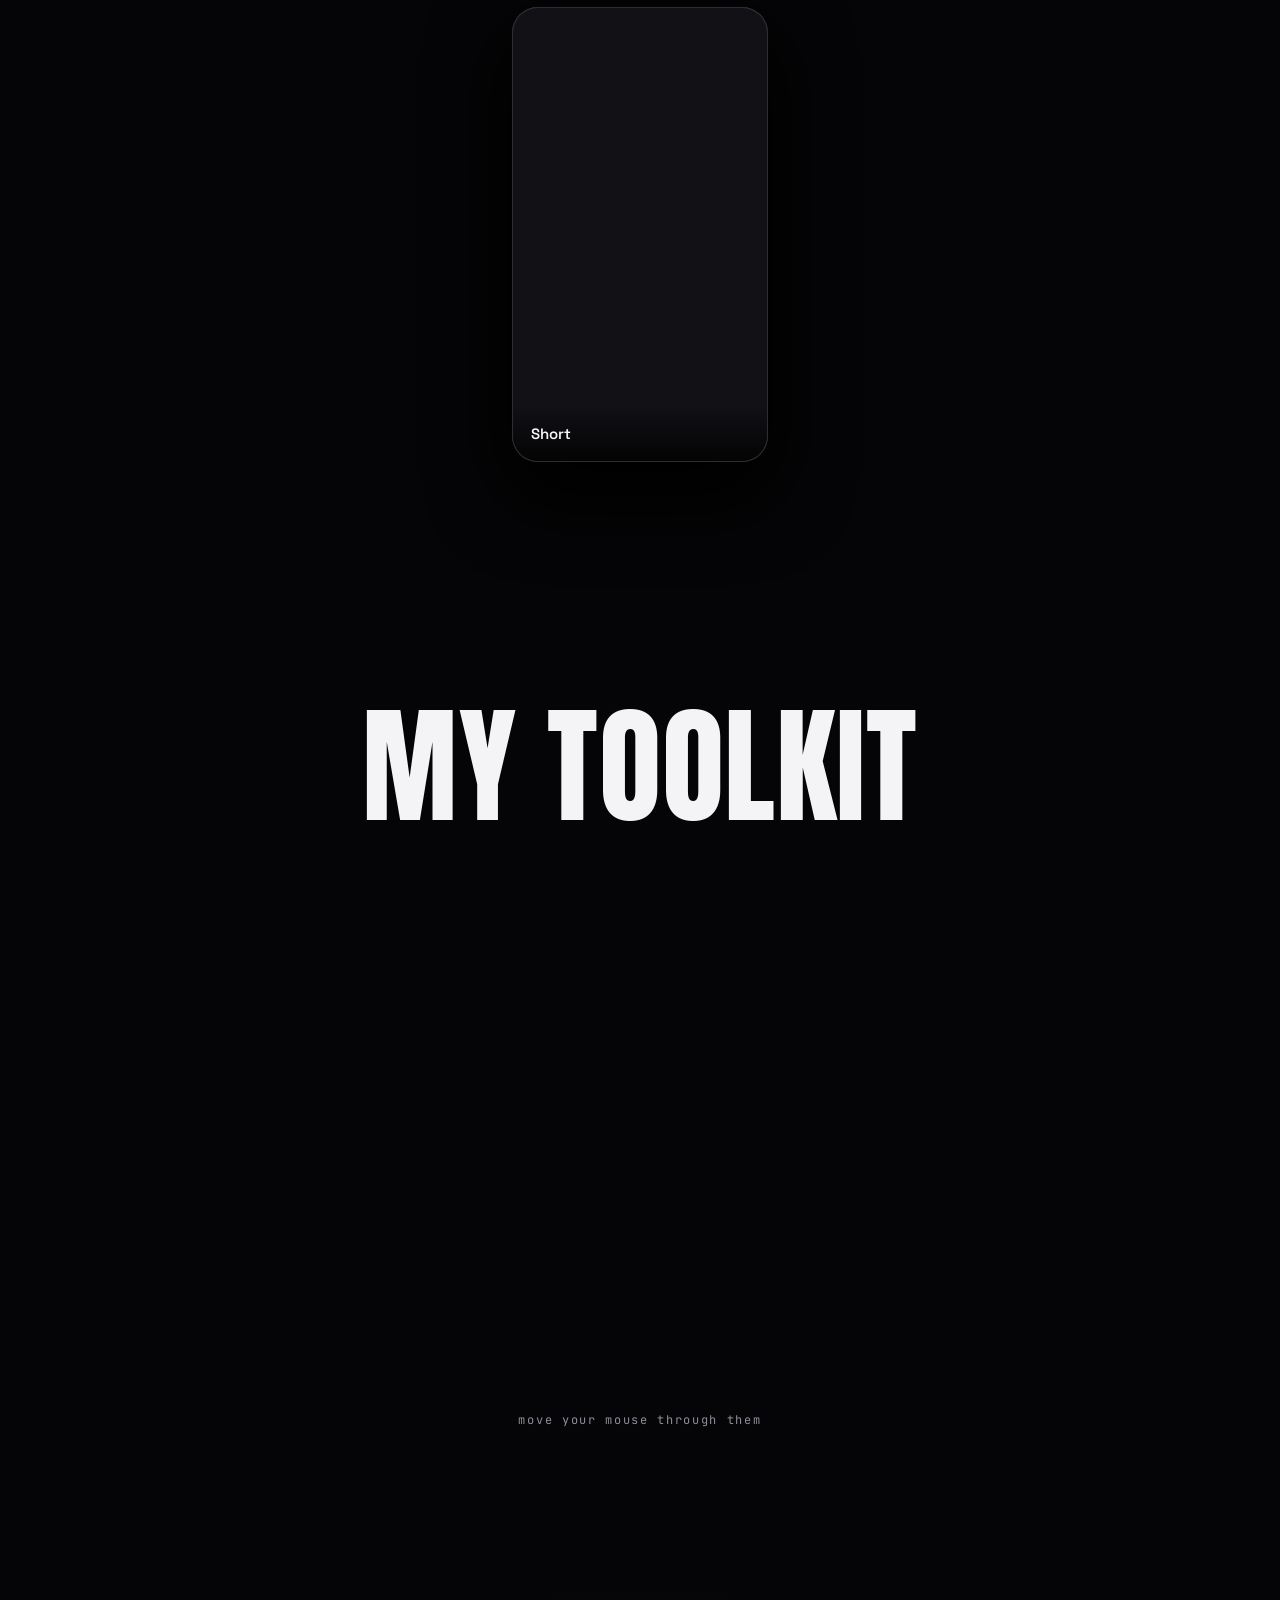
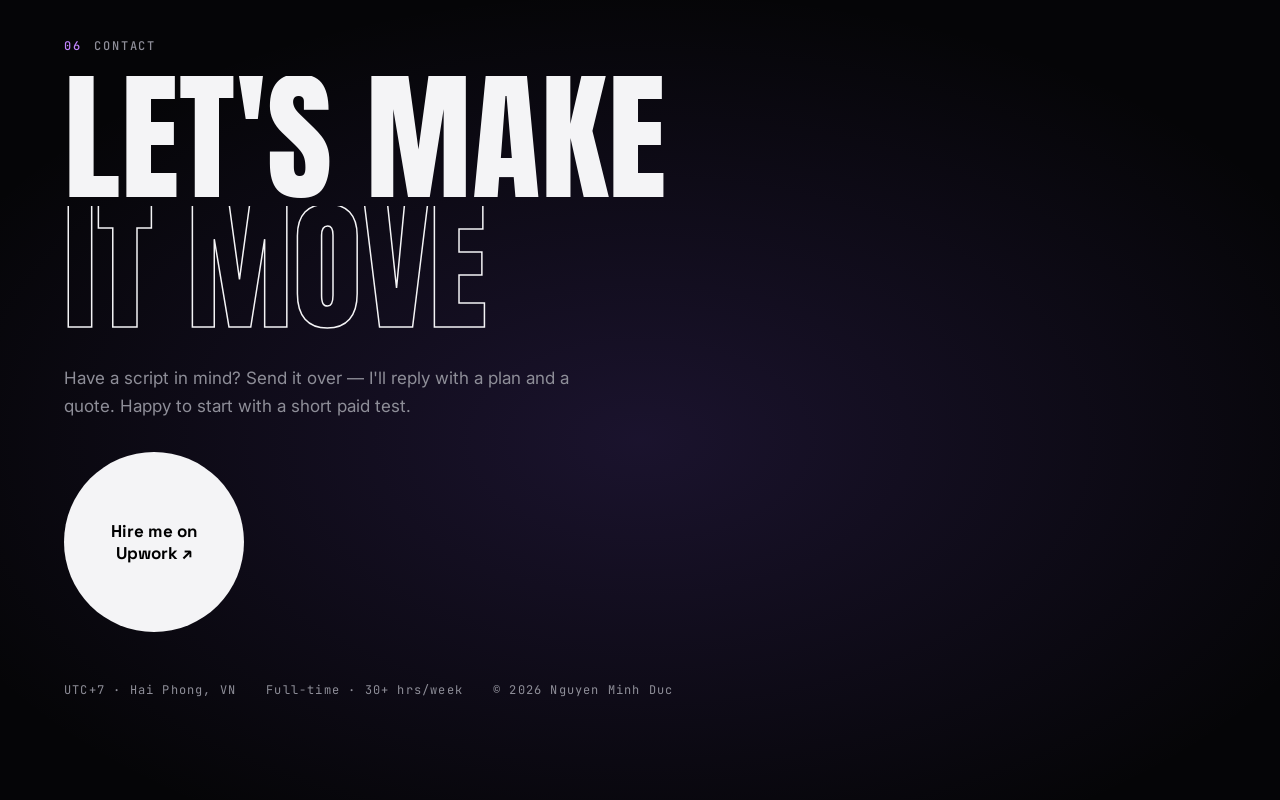
==== commit c98c03e6: "v2: full-page pager — one wheel notch/swipe moves a page and plays its entrance Replaces scrubbed/pi" ====
--- a/v2/index.html
+++ b/v2/index.html
@@ -79,16 +79,15 @@
         </h1>
         <p class="hero__sub" data-hero>Faceless YouTube · Storytelling · Stickman · TVC</p>
       </div>
+    <div class="marquee" aria-hidden="true">
+        <div class="marquee__track" id="marquee">
+          <span>CHARACTER ANIMATION ✦ RIGGING ✦ LIP-SYNC ✦ STORYTELLING ✦ STICKMAN ✦ TVC ✦ SHORTS ✦&nbsp;</span>
+          <span>CHARACTER ANIMATION ✦ RIGGING ✦ LIP-SYNC ✦ STORYTELLING ✦ STICKMAN ✦ TVC ✦ SHORTS ✦&nbsp;</span>
+        </div>
+      </div>
+
       <a href="#about" class="hero__scroll" data-hero><span class="mouse"><span></span></span> scroll</a>
     </section>
-
-    <!-- MARQUEE -->
-    <div class="marquee" aria-hidden="true">
-      <div class="marquee__track" id="marquee">
-        <span>CHARACTER ANIMATION ✦ RIGGING ✦ LIP-SYNC ✦ STORYTELLING ✦ STICKMAN ✦ TVC ✦ SHORTS ✦&nbsp;</span>
-        <span>CHARACTER ANIMATION ✦ RIGGING ✦ LIP-SYNC ✦ STORYTELLING ✦ STICKMAN ✦ TVC ✦ SHORTS ✦&nbsp;</span>
-      </div>
-    </div>
 
     <!-- ABOUT -->
     <section class="about" id="about">
@@ -180,12 +179,11 @@
       <p class="contact__sub">Have a script in mind? Send it over — I'll reply with a plan and a quote. Happy to start with a short paid test.</p>
       <a class="cta magnetic" href="https://www.upwork.com/freelancers/~01a592f6d08bd9ef2b" target="_blank" rel="noopener"><span>Hire me on Upwork ↗</span></a>
       <div class="contact__meta">
-        <span>UTC+7 · Hai Phong, VN</span><span>Full-time · 30+ hrs/week</span>
+        <span>UTC+7 · Hai Phong, VN</span><span>Full-time · 30+ hrs/week</span><span>© <span id="year"></span> Nguyen Minh Duc</span>
       </div>
     </section>
   </main>
 
-  <footer class="footer">© <span id="year"></span> Nguyen Minh Duc</footer>
 
   <div class="modal" id="modal" aria-hidden="true" role="dialog" aria-modal="true">
     <div class="modal__bg" data-close></div>
--- a/v2/v2.css
+++ b/v2/v2.css
@@ -99,7 +99,7 @@
 .marquee__track span { padding-right: 0.4em; }
 
 /* ---------- about ---------- */
-.about { min-height: 120vh; display: flex; align-items: center; justify-content: flex-end; }
+.about { height: 100vh; display: flex; align-items: center; justify-content: flex-end; }
 .about__box { width: min(56%, 820px); }
 .about__text { font: 600 clamp(24px, 3vw, 46px)/1.22 var(--sub); letter-spacing: -0.015em; }
 .about__text .word { opacity: 0.14; transition: none; }
@@ -110,11 +110,11 @@
 @media (max-width: 760px) { .about__box { width: 100%; } }
 
 /* ---------- services ---------- */
-.services { min-height: 140vh; display: grid; grid-template-columns: 1fr 1fr; gap: 6vw; align-items: start; }
-.services__head { position: sticky; top: 22vh; }
-.services__list { display: grid; gap: 22px; padding-top: 40vh; }
+.services { height: 100vh; display: grid; grid-template-columns: 1fr 1fr; gap: 6vw; align-items: center; padding-top: 10vh; padding-bottom: 6vh; }
+.services__head { align-self: start; padding-top: 6vh; }
+.services__list { display: grid; gap: 16px; }
 .svc {
-  padding: 30px; border: 1px solid var(--line); border-radius: 18px;
+  padding: 22px 26px; border: 1px solid var(--line); border-radius: 18px;
   background: linear-gradient(160deg, rgba(255, 255, 255, 0.05), rgba(255, 255, 255, 0.01));
   backdrop-filter: blur(10px); position: relative; overflow: hidden;
 }
@@ -127,19 +127,17 @@
 .svc__tags span { font: 400 11px var(--mono); padding: 6px 10px; border: 1px solid var(--line); border-radius: 99px; color: var(--mut); }
 @media (max-width: 860px) {
   .services { grid-template-columns: 1fr; }
-  .services__head { position: relative; top: 0; }
-  .services__list { padding-top: 30vh; }
 }
 
 /* ---------- process ---------- */
-.timeline { position: relative; margin-top: 10vh; max-width: 900px; margin-left: auto; }
+.timeline { position: relative; margin-top: 4vh; max-width: 720px; margin-left: auto; }
 .timeline__svg { position: absolute; left: 7px; top: 0; width: 4px; height: 100%; overflow: visible; }
 .timeline__svg line { stroke: var(--vio); stroke-width: 2; vector-effect: non-scaling-stroke; stroke-dasharray: 100; stroke-dashoffset: 100; }
-.step { display: grid; grid-template-columns: 18px 80px 1fr; gap: 20px; align-items: start; padding: 0 0 12vh; opacity: 0.25; }
+.step { display: grid; grid-template-columns: 18px 64px 1fr; gap: 18px; align-items: start; padding: 0 0 5vh; opacity: 0.2; }
 .step__dot { width: 18px; height: 18px; border-radius: 50%; border: 2px solid var(--vio); background: var(--bg); margin-top: 8px; position: relative; z-index: 1; }
 .step.is-on .step__dot { background: var(--vio); box-shadow: 0 0 24px var(--vio); }
 .step__n { font: 400 34px var(--head); color: var(--mut); }
-.step h3 { font: 700 clamp(28px, 3.4vw, 52px) var(--sub); letter-spacing: -0.02em; }
+.step h3 { font: 700 clamp(24px, 2.6vw, 40px) var(--sub); letter-spacing: -0.02em; }
 .step p { color: var(--mut); margin-top: 8px; font-size: 17px; }
 
 /* ---------- work ---------- */
@@ -147,8 +145,8 @@
 .work__pin { height: 100vh; display: flex; align-items: center; overflow: hidden; }
 .work__head { flex: 0 0 auto; padding: 0 var(--pad); width: min(44vw, 560px); }
 .work__hint { margin-top: 26px; font: 400 12px var(--mono); color: var(--mut); letter-spacing: 0.14em; }
-.work__track { display: flex; gap: 28px; padding-right: var(--pad); will-change: transform; }
-.wcard { flex: 0 0 auto; width: clamp(280px, 34vw, 520px); }
+.work__track { display: grid; grid-auto-flow: column; grid-template-rows: repeat(2, auto); grid-auto-columns: clamp(220px, 19vw, 320px); gap: 26px 20px; padding-right: var(--pad); will-change: transform; }
+.wcard { min-width: 0; }
 .wcard__media {
   position: relative; aspect-ratio: 16 / 10; border-radius: 16px; overflow: hidden;
   border: 1px solid var(--line); background: #111116; cursor: pointer;
@@ -156,17 +154,17 @@
 }
 .wcard__media img { position: absolute; inset: 0; width: 120%; height: 100%; left: -10%; object-fit: cover; transition: scale 0.6s ease; }
 .wcard__media:hover img { scale: 1.06; }
-.wcard__fb { position: absolute; inset: 0; display: grid; place-items: center; font: 700 22px var(--sub); color: #3a3a44; }
-.wcard__play { position: absolute; right: 16px; bottom: 16px; width: 52px; height: 52px; border-radius: 50%; display: grid; place-items: center; background: var(--fg); color: #000; font-size: 16px; transform: scale(0.85); transition: transform 0.3s; }
+.wcard__fb { position: absolute; inset: 0; display: grid; place-items: center; font: 600 14px var(--sub); color: #3a3a44; }
+.wcard__play { position: absolute; right: 12px; bottom: 12px; width: 40px; height: 40px; border-radius: 50%; display: grid; place-items: center; background: var(--fg); color: #000; font-size: 16px; transform: scale(0.85); transition: transform 0.3s; }
 .wcard__media:hover .wcard__play { transform: scale(1); }
-.wcard__meta { display: flex; justify-content: space-between; align-items: baseline; margin-top: 16px; gap: 10px; }
+.wcard__meta { display: flex; justify-content: space-between; align-items: baseline; margin-top: 10px; gap: 8px; }
 .wcard__n { font: 500 12px var(--mono); color: var(--vio2); }
-.wcard h3 { font: 700 clamp(20px, 1.8vw, 28px) var(--sub); flex: 1; }
+.wcard h3 { font: 600 clamp(14px, 1.1vw, 17px) var(--sub); flex: 1; white-space: nowrap; overflow: hidden; text-overflow: ellipsis; }
 .wcard__tag { font: 400 11px var(--mono); color: var(--mut); text-transform: uppercase; letter-spacing: 0.1em; }
 
 /* ---------- shorts ---------- */
-.shorts { background: var(--bg); text-align: center; min-height: 160vh; }
-.fan { position: relative; height: 70vh; margin-top: 8vh; }
+.shorts { background: var(--bg); text-align: center; height: 100vh; padding-top: 12vh; padding-bottom: 0; overflow: hidden; }
+.fan { position: relative; height: 62vh; margin-top: 5vh; }
 .phone {
   position: absolute; left: 50%; top: 0; width: clamp(180px, 20vw, 280px); aspect-ratio: 9 / 16;
   margin-left: calc(clamp(180px, 20vw, 280px) / -2); border-radius: 26px; overflow: hidden;
@@ -182,10 +180,10 @@
 #balls { position: absolute; inset: 0; width: 100%; height: 100%; }
 
 /* ---------- contact ---------- */
-.contact { min-height: 100vh; background: radial-gradient(60% 50% at 50% 60%, rgba(139, 92, 246, 0.16), transparent), var(--bg); display: flex; flex-direction: column; justify-content: center; }
+.contact { height: 100vh; padding-top: 10vh; padding-bottom: 6vh; background: radial-gradient(60% 50% at 50% 60%, rgba(139, 92, 246, 0.16), transparent), var(--bg); display: flex; flex-direction: column; justify-content: center; }
 .contact__title { white-space: nowrap; font: 400 clamp(48px, 11vw, 200px)/0.88 var(--head); letter-spacing: 0.005em; }
 .contact__sub { color: var(--mut); max-width: 520px; margin-top: 30px; font-size: 17px; line-height: 1.6; }
-.cta { align-self: flex-start; margin-top: 40px; display: inline-grid; place-items: center; width: 220px; height: 220px; border-radius: 50%; background: var(--fg); color: #000; font: 700 17px var(--sub); text-align: center; padding: 30px; transition: background 0.3s; }
+.cta { flex-shrink: 0; align-self: flex-start; margin-top: 32px; display: inline-grid; place-items: center; width: 180px; height: 180px; border-radius: 50%; background: var(--fg); color: #000; font: 700 17px var(--sub); text-align: center; padding: 30px; transition: background 0.3s; }
 .cta:hover { background: var(--vio2); }
 .contact__meta { display: flex; gap: 30px; flex-wrap: wrap; margin-top: 50px; font: 400 12px var(--mono); color: var(--mut); letter-spacing: 0.1em; }
 .footer { padding: 30px var(--pad) 40px; font: 400 12px var(--mono); color: var(--mut); background: var(--bg); }
@@ -245,3 +243,16 @@
 .pb-foot { display: flex; justify-content: space-between; align-items: baseline; font: 400 10px var(--mono); color: var(--mut); }
 .pb-foot b { font: 700 18px var(--mono); color: var(--fg); }
 .glare { position: absolute; inset: 0; z-index: 3; background: radial-gradient(420px circle at var(--gx, 50%) var(--gy, 30%), rgba(255,255,255,.22), transparent 45%); mix-blend-mode: overlay; }
+
+.process { height: 100vh; padding-top: 12vh; padding-bottom: 0; }
+.process .big { font-size: clamp(44px, 7vw, 110px); }
+@media (max-width: 860px) { .services { grid-template-columns: 1fr; align-content: start; gap: 3vh; } .svc p { display: none; } .svc { padding: 16px 20px; } }
+
+/* ---------- full-page pager ---------- */
+html.pager { overflow: hidden; }
+.hero, .about, .services, .process, .work, .shorts, .tools, .contact { height: 100vh; min-height: 0; overflow: hidden; }
+.hero .marquee { position: absolute; left: 0; right: 0; bottom: 7vh; }
+.hero .hero__scroll { bottom: calc(7vh + 120px); }
+.about, .services, .process { background: transparent; }
+.work, .shorts, .tools { background: var(--bg); }
+@media (max-width: 760px) { .work__pin { flex-direction: column; align-items: flex-start; justify-content: center; gap: 4vh; } .work__head { width: auto; } .work__head .big { font-size: 56px; } .work__track { padding-left: var(--pad); grid-auto-columns: 62vw; } }
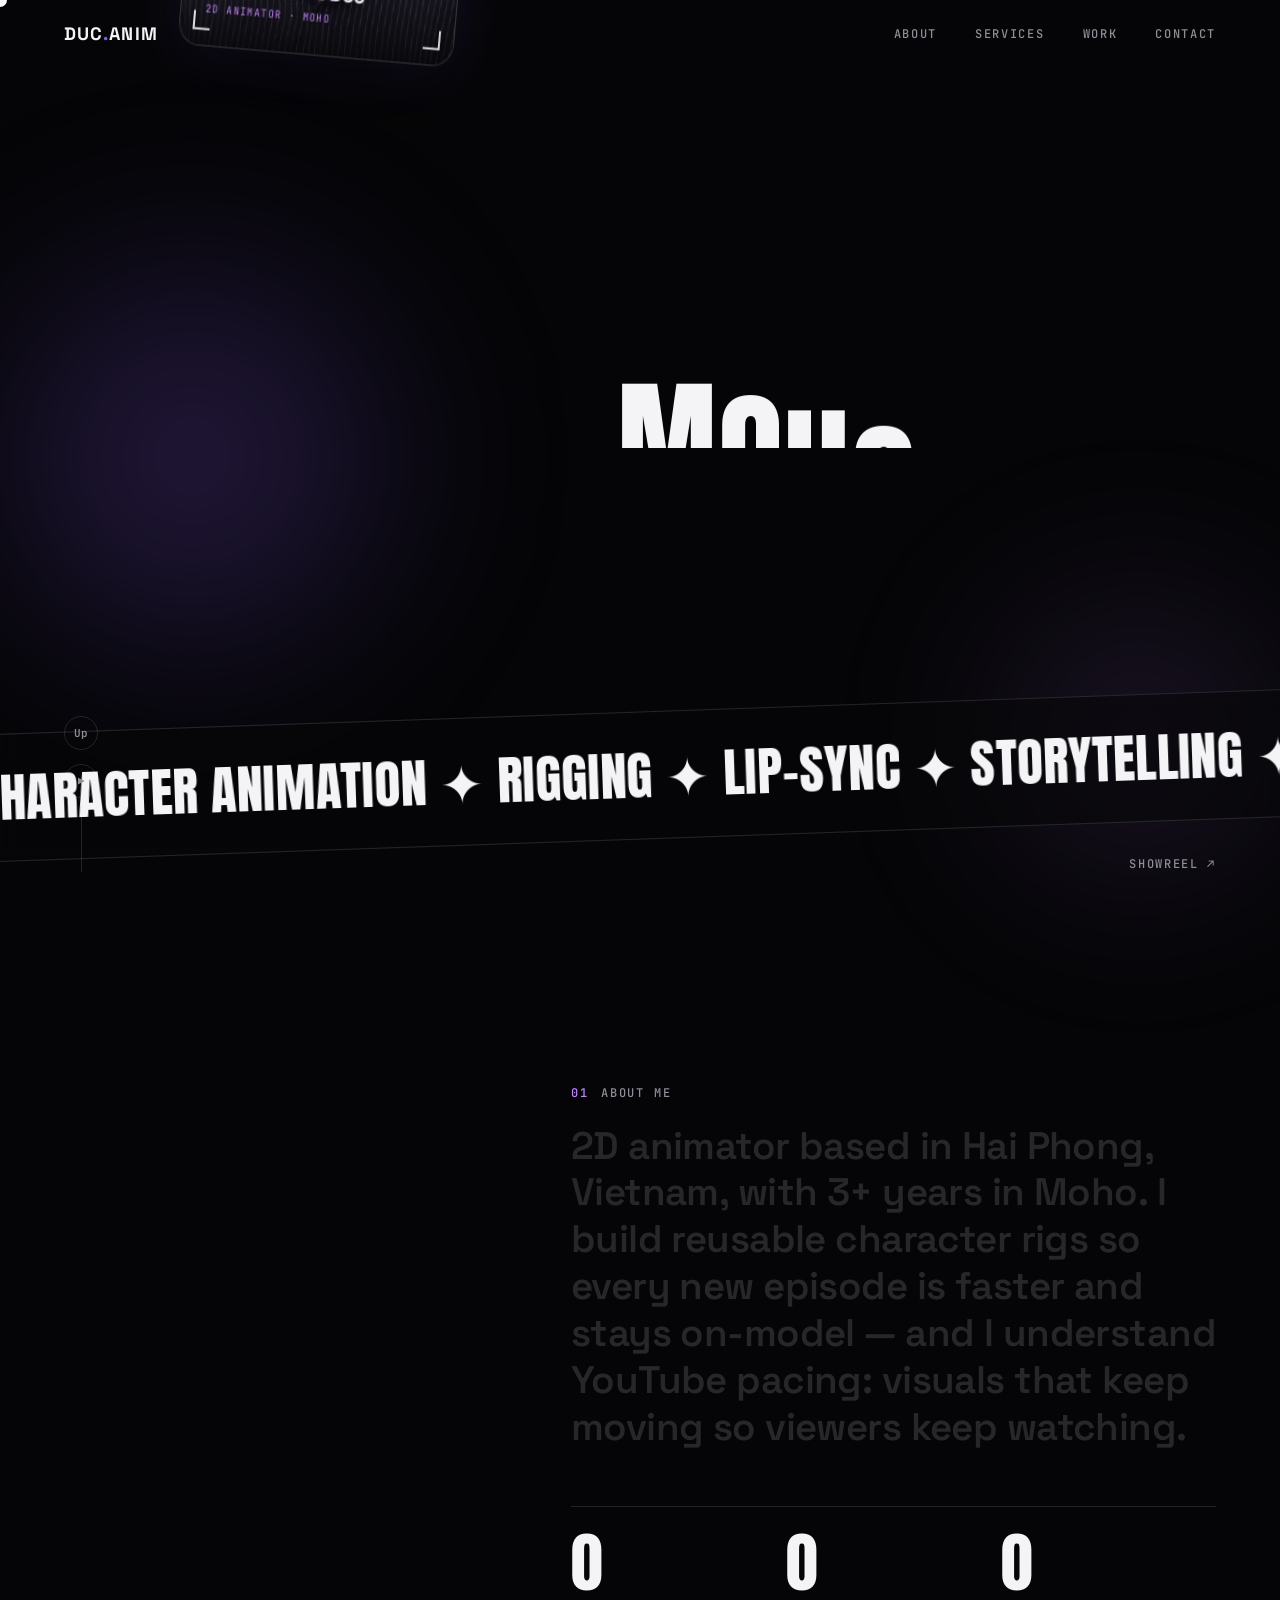
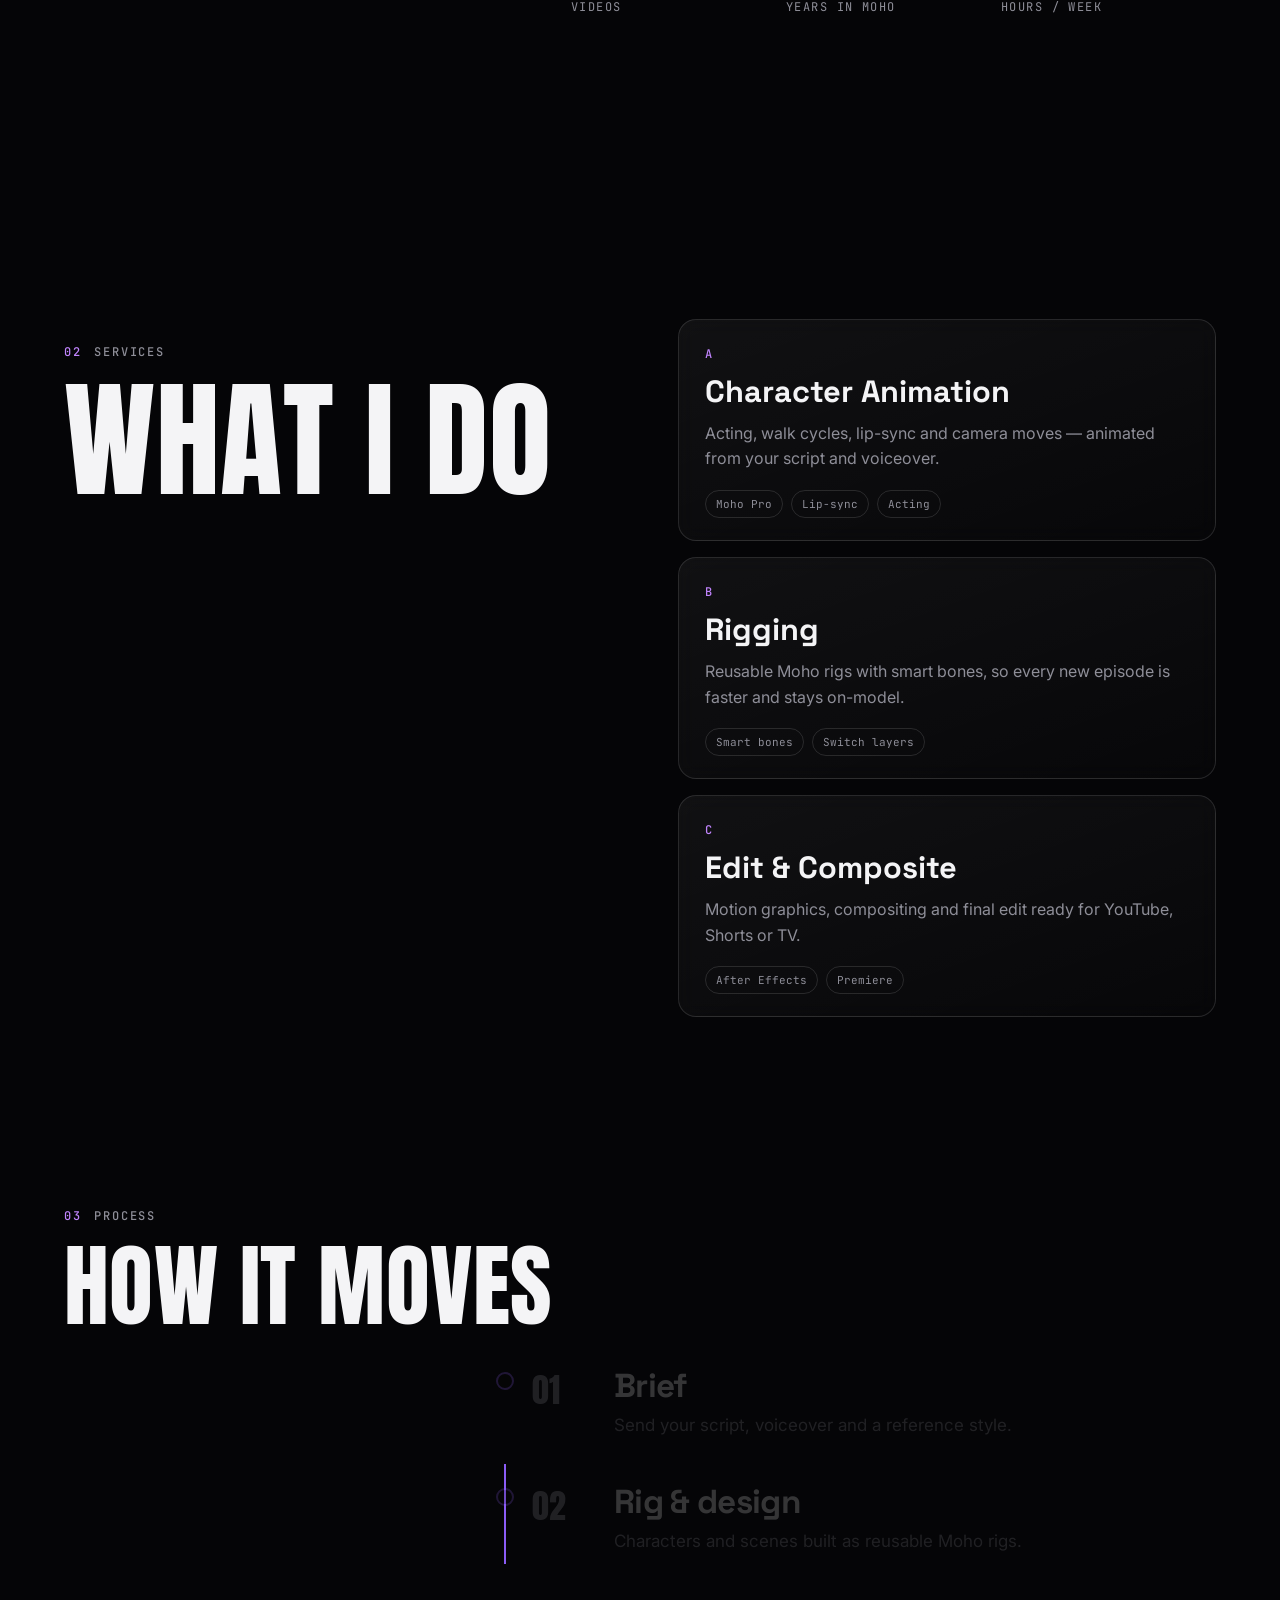
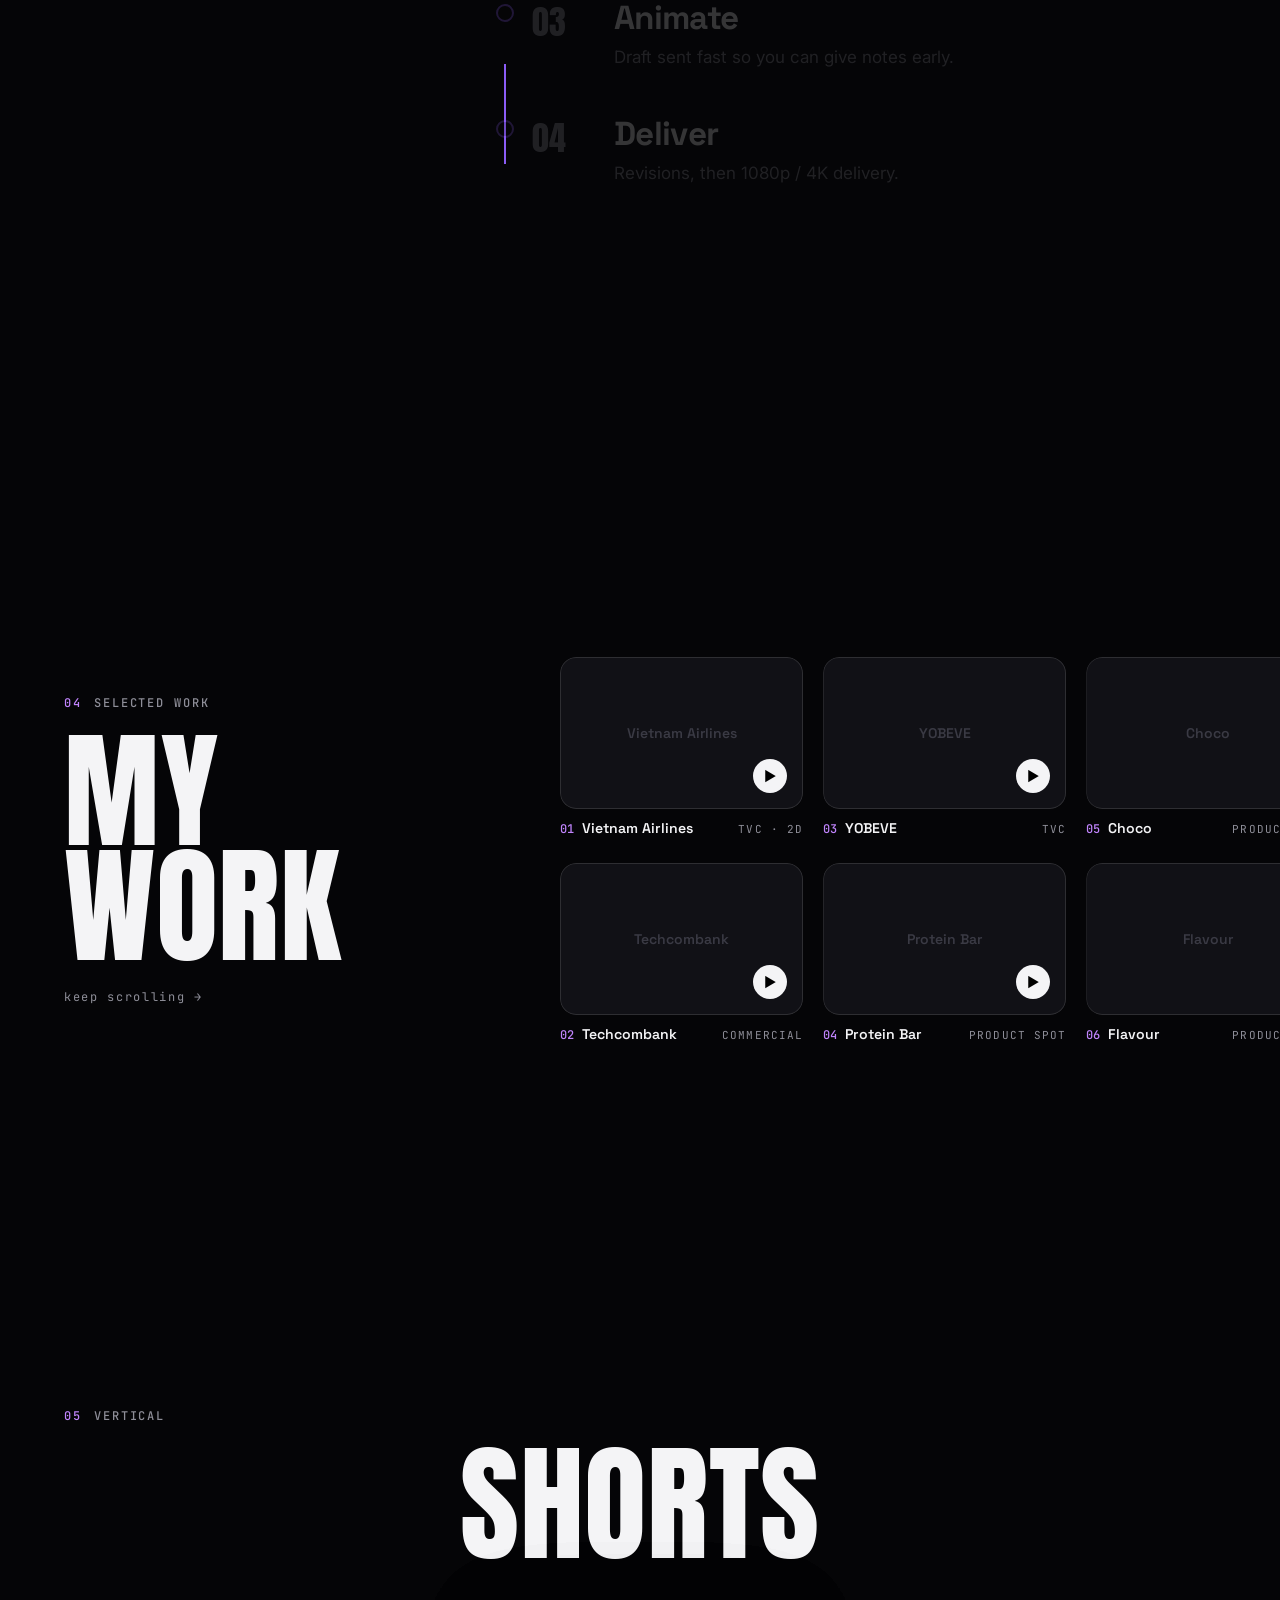
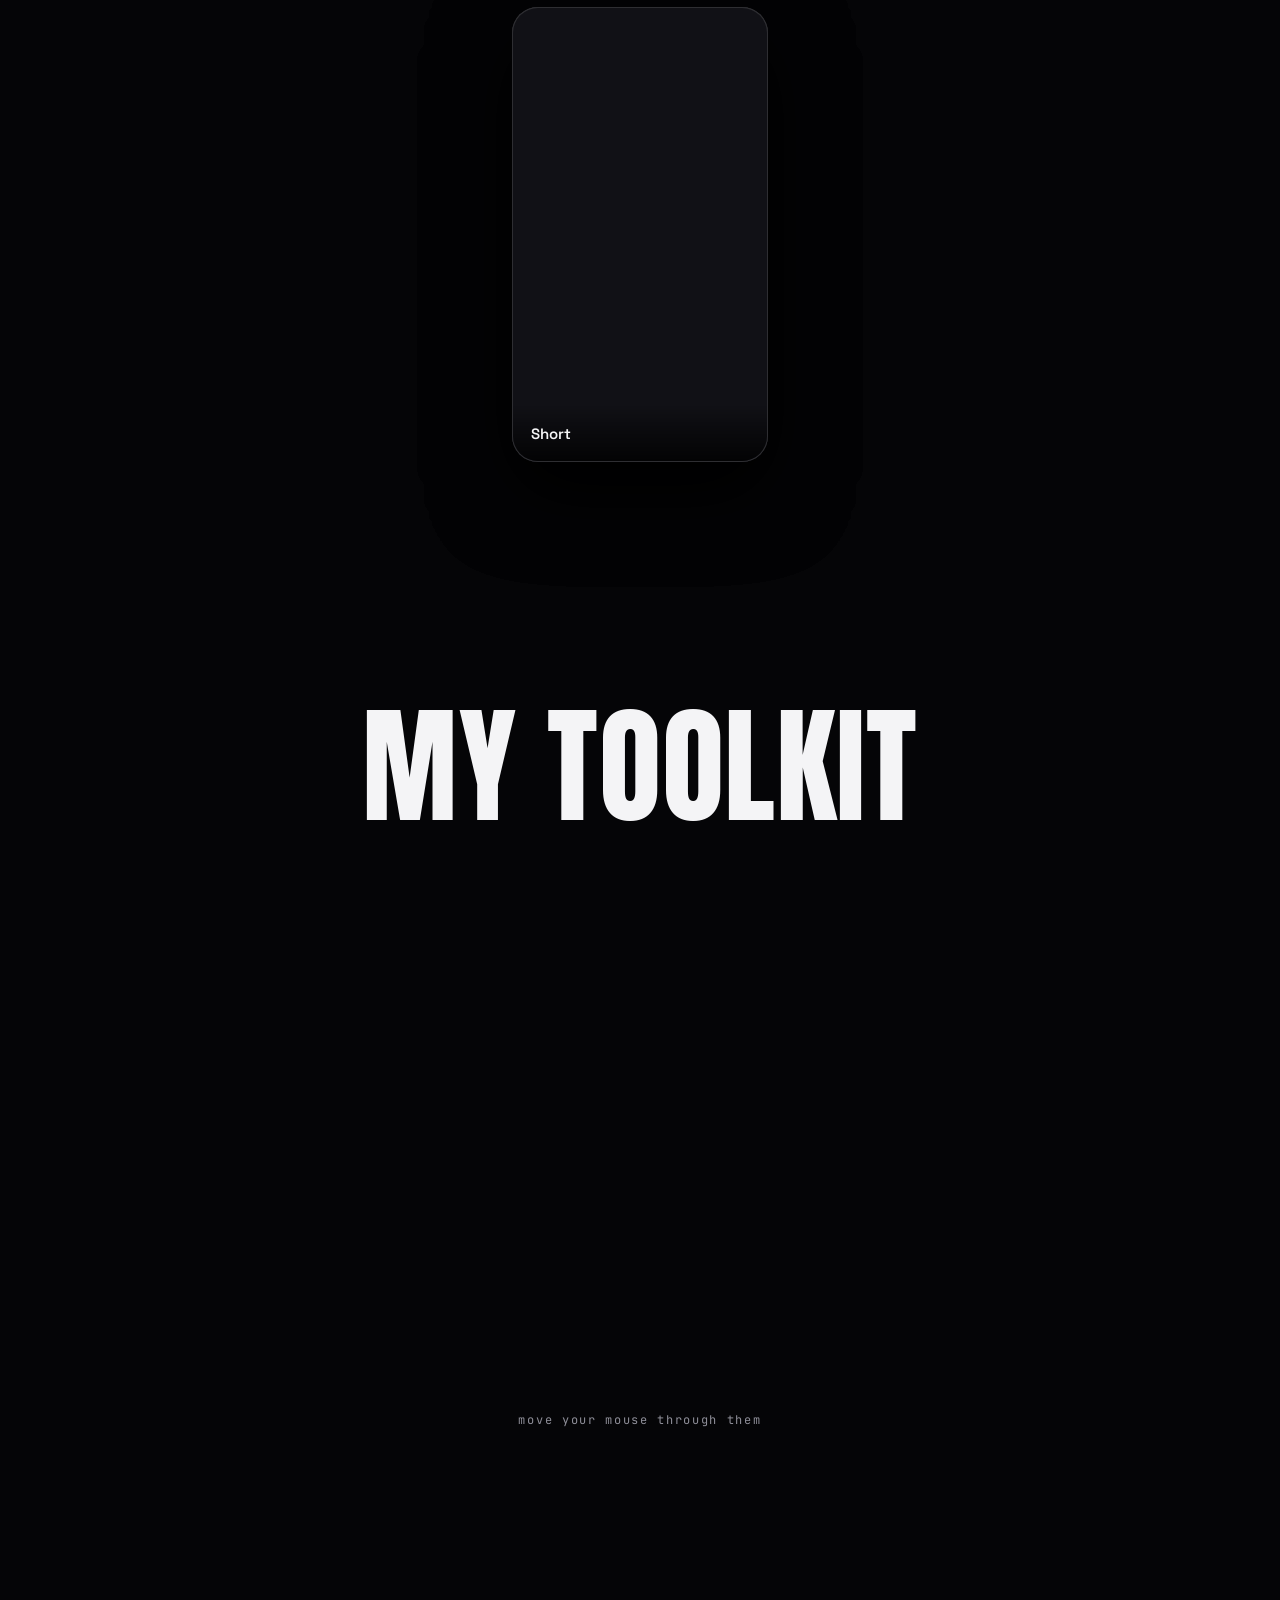
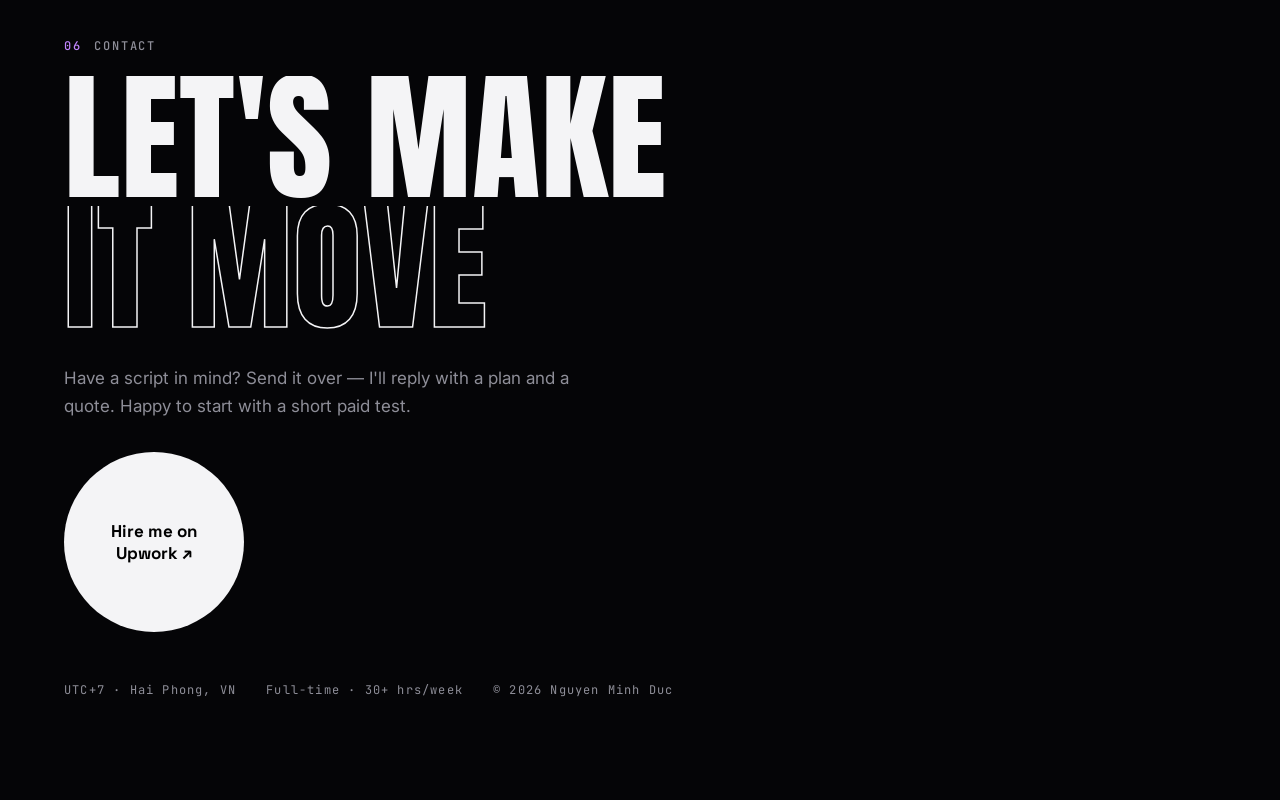
==== commit 5ca84627: "v2: per-page background slideshow of work stills with directional wipe + Ken Burns Co-Authored-By: C" ====
--- a/v2/index.html
+++ b/v2/index.html
@@ -19,6 +19,7 @@
     <p class="loader__hint">warming up the rig…</p>
   </div>
 
+  <div class="bgshow" id="bgshow" aria-hidden="true"></div>
   <div class="glow glow--a" aria-hidden="true"></div>
   <div class="glow glow--b" aria-hidden="true"></div>
   <div class="pc-wrap" aria-hidden="true">
--- a/v2/v2.css
+++ b/v2/v2.css
@@ -167,11 +167,20 @@
 .fan { position: relative; height: 62vh; margin-top: 5vh; }
 .phone {
   position: absolute; left: 50%; top: 0; width: clamp(180px, 20vw, 280px); aspect-ratio: 9 / 16;
-  margin-left: calc(clamp(180px, 20vw, 280px) / -2); border-radius: 26px; overflow: hidden;
-  border: 1px solid var(--line); background: #111116; cursor: pointer; box-shadow: 0 30px 80px rgba(0, 0, 0, 0.6);
-}
-.phone img { width: 100%; height: 100%; object-fit: cover; }
-.phone span { position: absolute; left: 0; right: 0; bottom: 0; padding: 18px; font: 600 15px var(--sub); text-align: left; background: linear-gradient(0deg, rgba(0, 0, 0, 0.8), transparent); }
+  margin-left: calc(clamp(180px, 20vw, 280px) / -2); cursor: pointer; will-change: transform;
+}
+.phone__in {
+  position: absolute; inset: 0; border-radius: 26px; overflow: hidden; border: 1px solid var(--line); background: #111116;
+  box-shadow: 0 30px 80px rgba(0, 0, 0, 0.6); transition: transform 0.45s cubic-bezier(.3,1.6,.5,1), box-shadow 0.4s, opacity 0.4s, filter 0.4s;
+}
+.phone__in img { width: 100%; height: 100%; object-fit: cover; transition: transform 0.6s ease; }
+.phone__in span { position: absolute; left: 0; right: 0; bottom: 0; padding: 18px; font: 600 15px var(--sub); text-align: left; background: linear-gradient(0deg, rgba(0, 0, 0, 0.8), transparent); }
+.phone__play { position: absolute; left: 50%; top: 50%; width: 58px; height: 58px; margin: -29px 0 0 -29px; border-radius: 50%; display: grid; place-items: center; font-style: normal; background: rgba(255,255,255,.92); color: #000; transform: scale(0); transition: transform 0.4s cubic-bezier(.3,1.8,.5,1); }
+.phone:hover .phone__in { transform: translateY(-22px) scale(1.06); box-shadow: 0 40px 90px rgba(0,0,0,.7), 0 0 50px rgba(139,92,246,.45); }
+.phone:hover .phone__in img { transform: scale(1.08); }
+.phone:hover .phone__play { transform: scale(1); }
+.fan:hover .phone:not(:hover) .phone__in { opacity: 0.45; filter: saturate(.6); }
+.phone:hover { z-index: 5; }
 
 /* ---------- tools ---------- */
 .tools { height: 100vh; padding: 0; background: var(--bg); overflow: hidden; display: grid; place-items: center; }
@@ -256,3 +265,12 @@
 .about, .services, .process { background: transparent; }
 .work, .shorts, .tools { background: var(--bg); }
 @media (max-width: 760px) { .work__pin { flex-direction: column; align-items: flex-start; justify-content: center; gap: 4vh; } .work__head { width: auto; } .work__head .big { font-size: 56px; } .work__track { padding-left: var(--pad); grid-auto-columns: 62vw; } }
+
+/* ---------- background slideshow ---------- */
+.bgshow { position: fixed; inset: 0; z-index: 0; pointer-events: none; overflow: hidden; background: var(--bg); }
+.bgs { position: absolute; inset: 0; overflow: hidden; clip-path: inset(0 0 100% 0); }
+.bgs img { position: absolute; inset: -6%; width: 112%; height: 112%; object-fit: cover; opacity: 0.38; filter: saturate(1.1) contrast(1.05); will-change: transform; }
+.bgs::after { content: ""; position: absolute; inset: 0;
+  background: radial-gradient(120% 90% at 50% 50%, rgba(5,5,7,.35), rgba(5,5,7,.92) 75%), linear-gradient(90deg, rgba(5,5,7,.85), rgba(5,5,7,.2) 50%, rgba(5,5,7,.85)); }
+.bgs__tag { position: absolute; right: var(--pad); bottom: 90px; z-index: 2; font: 400 10px var(--mono); letter-spacing: .16em; color: rgba(255,255,255,.45); text-transform: uppercase; }
+.work, .shorts, .tools, .contact { background: transparent !important; }
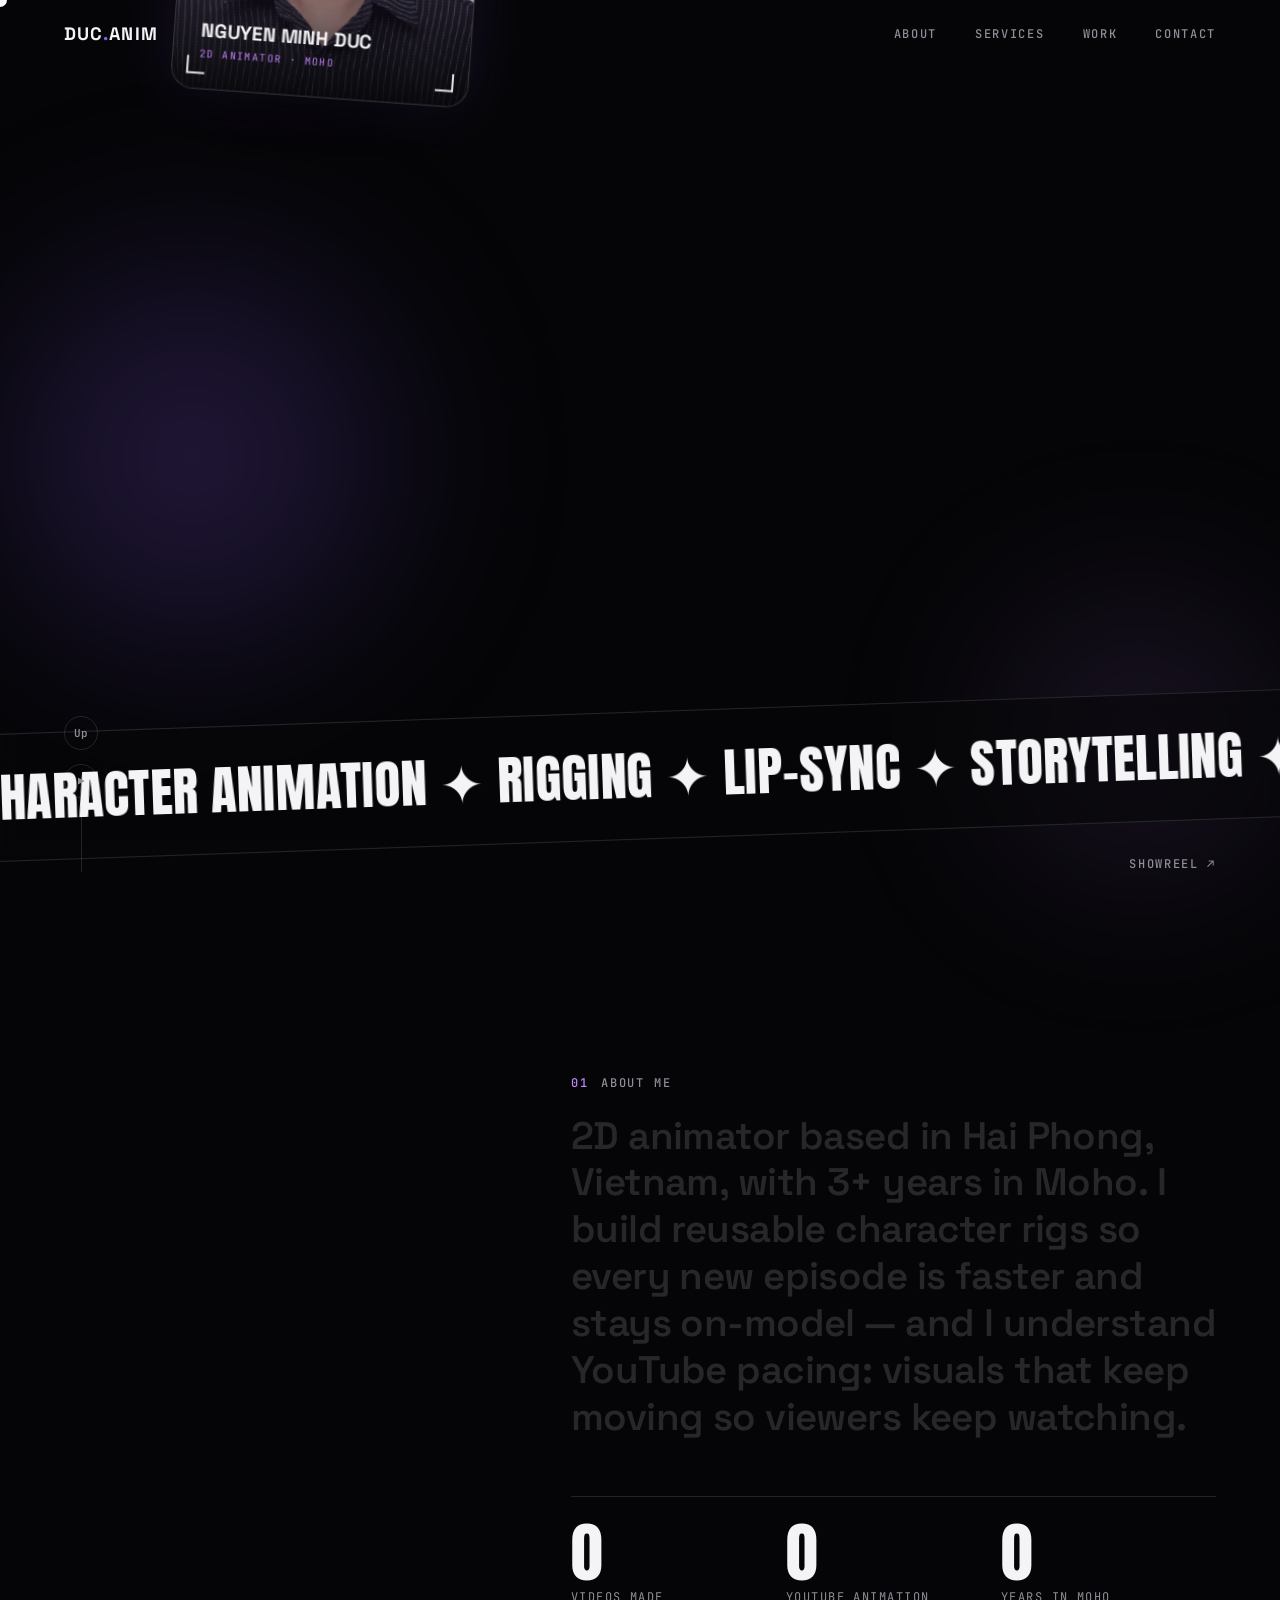
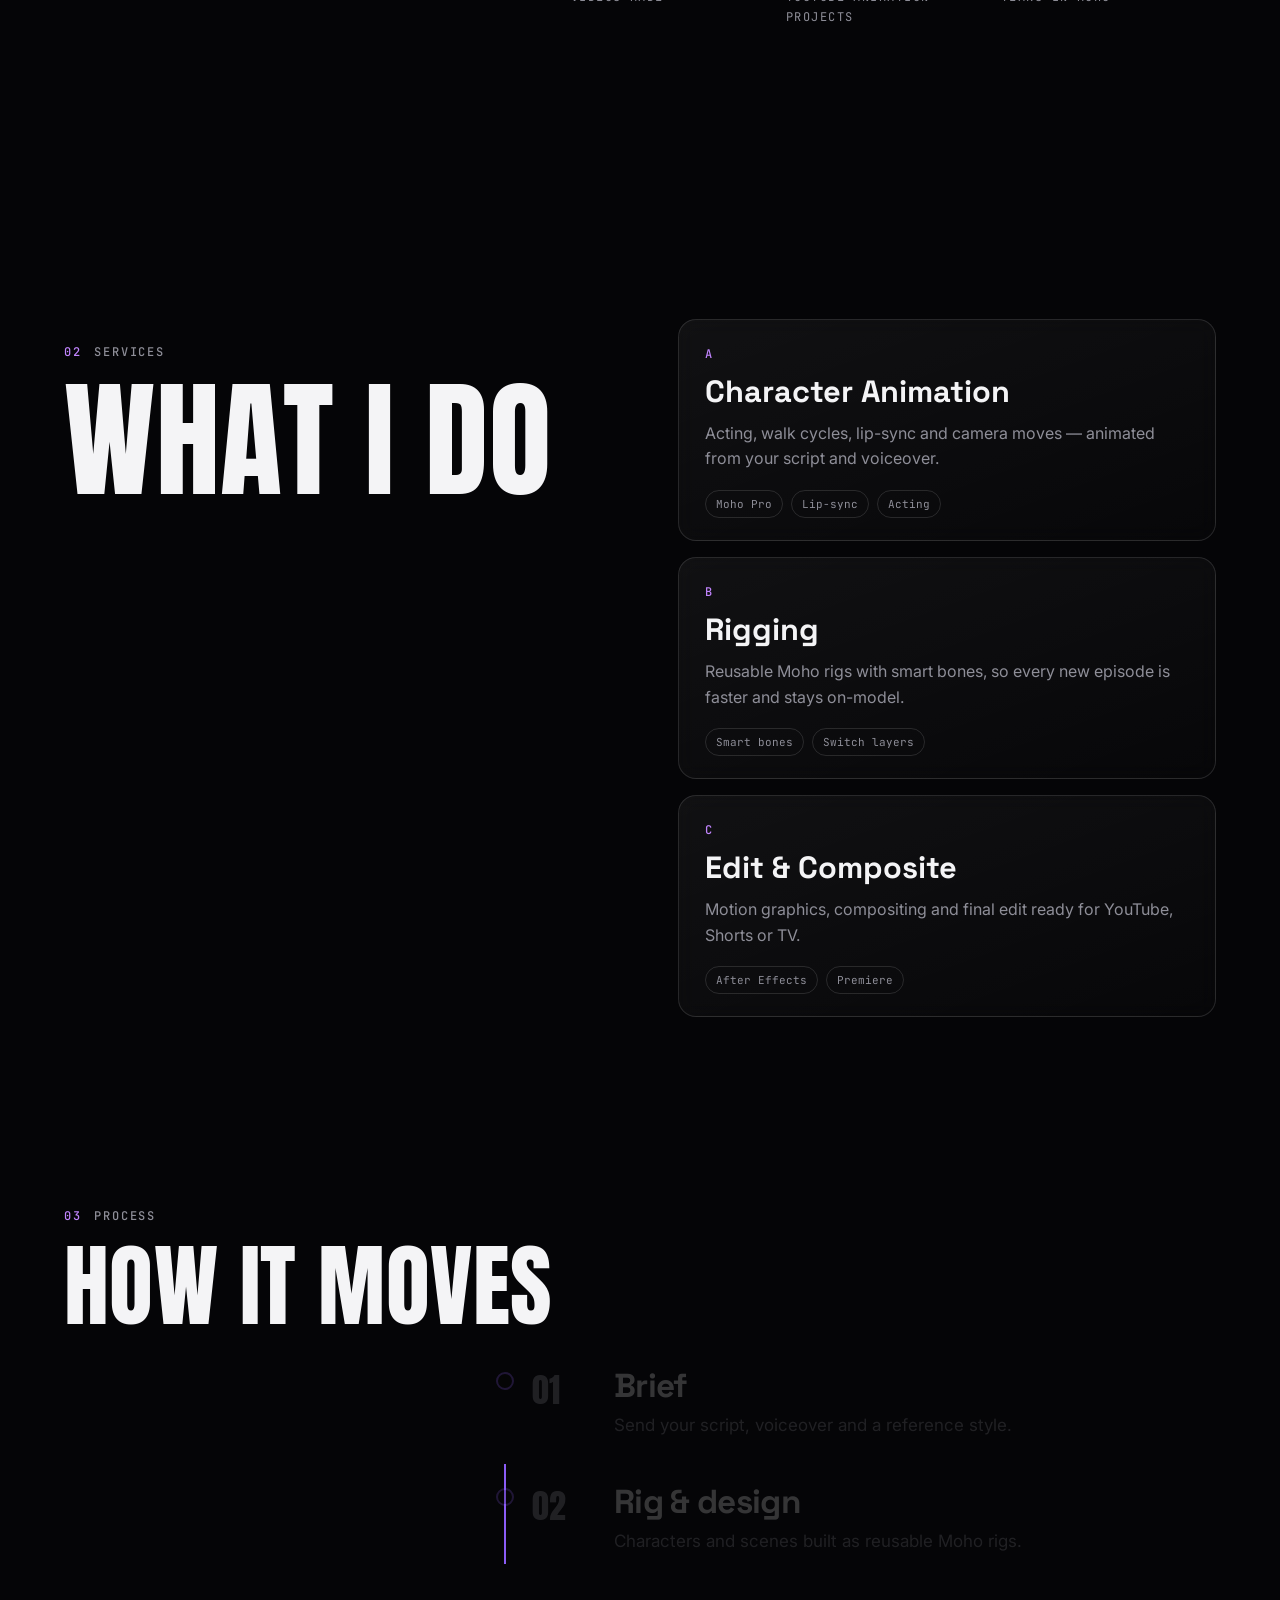
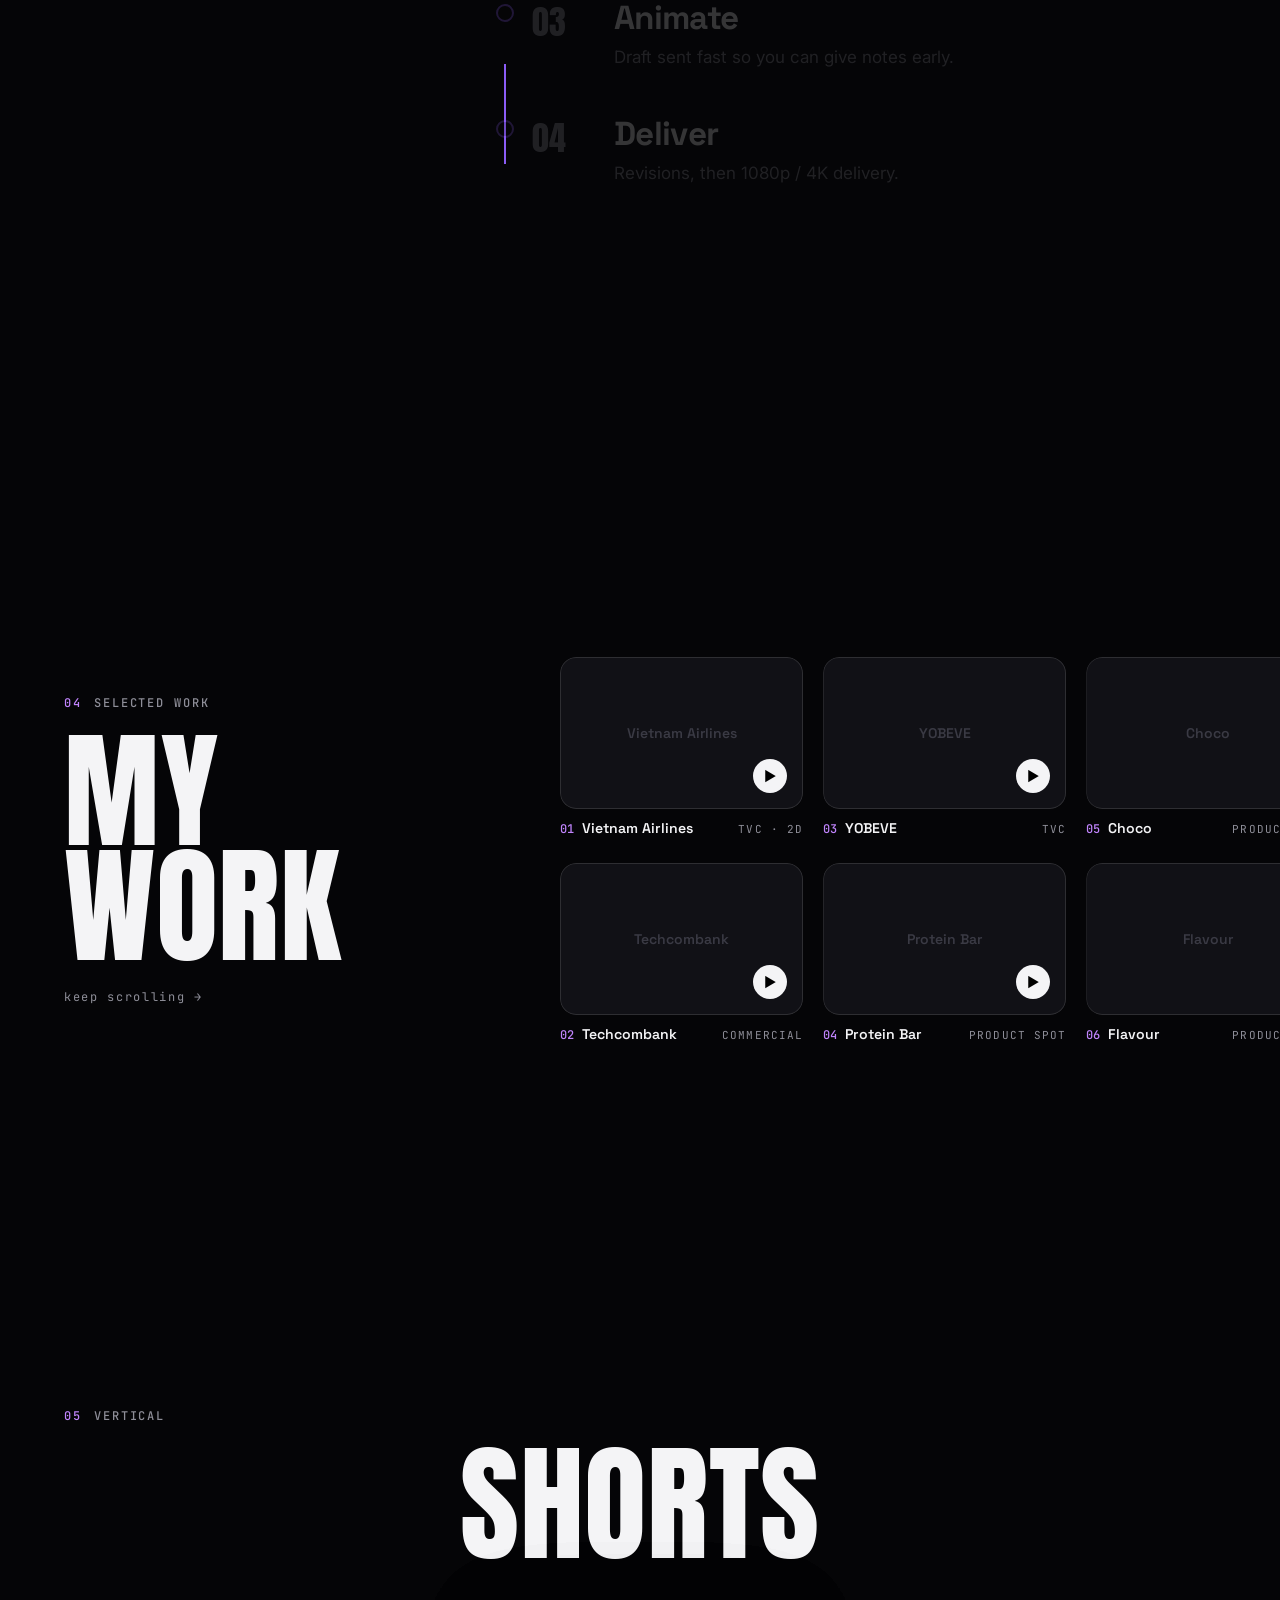
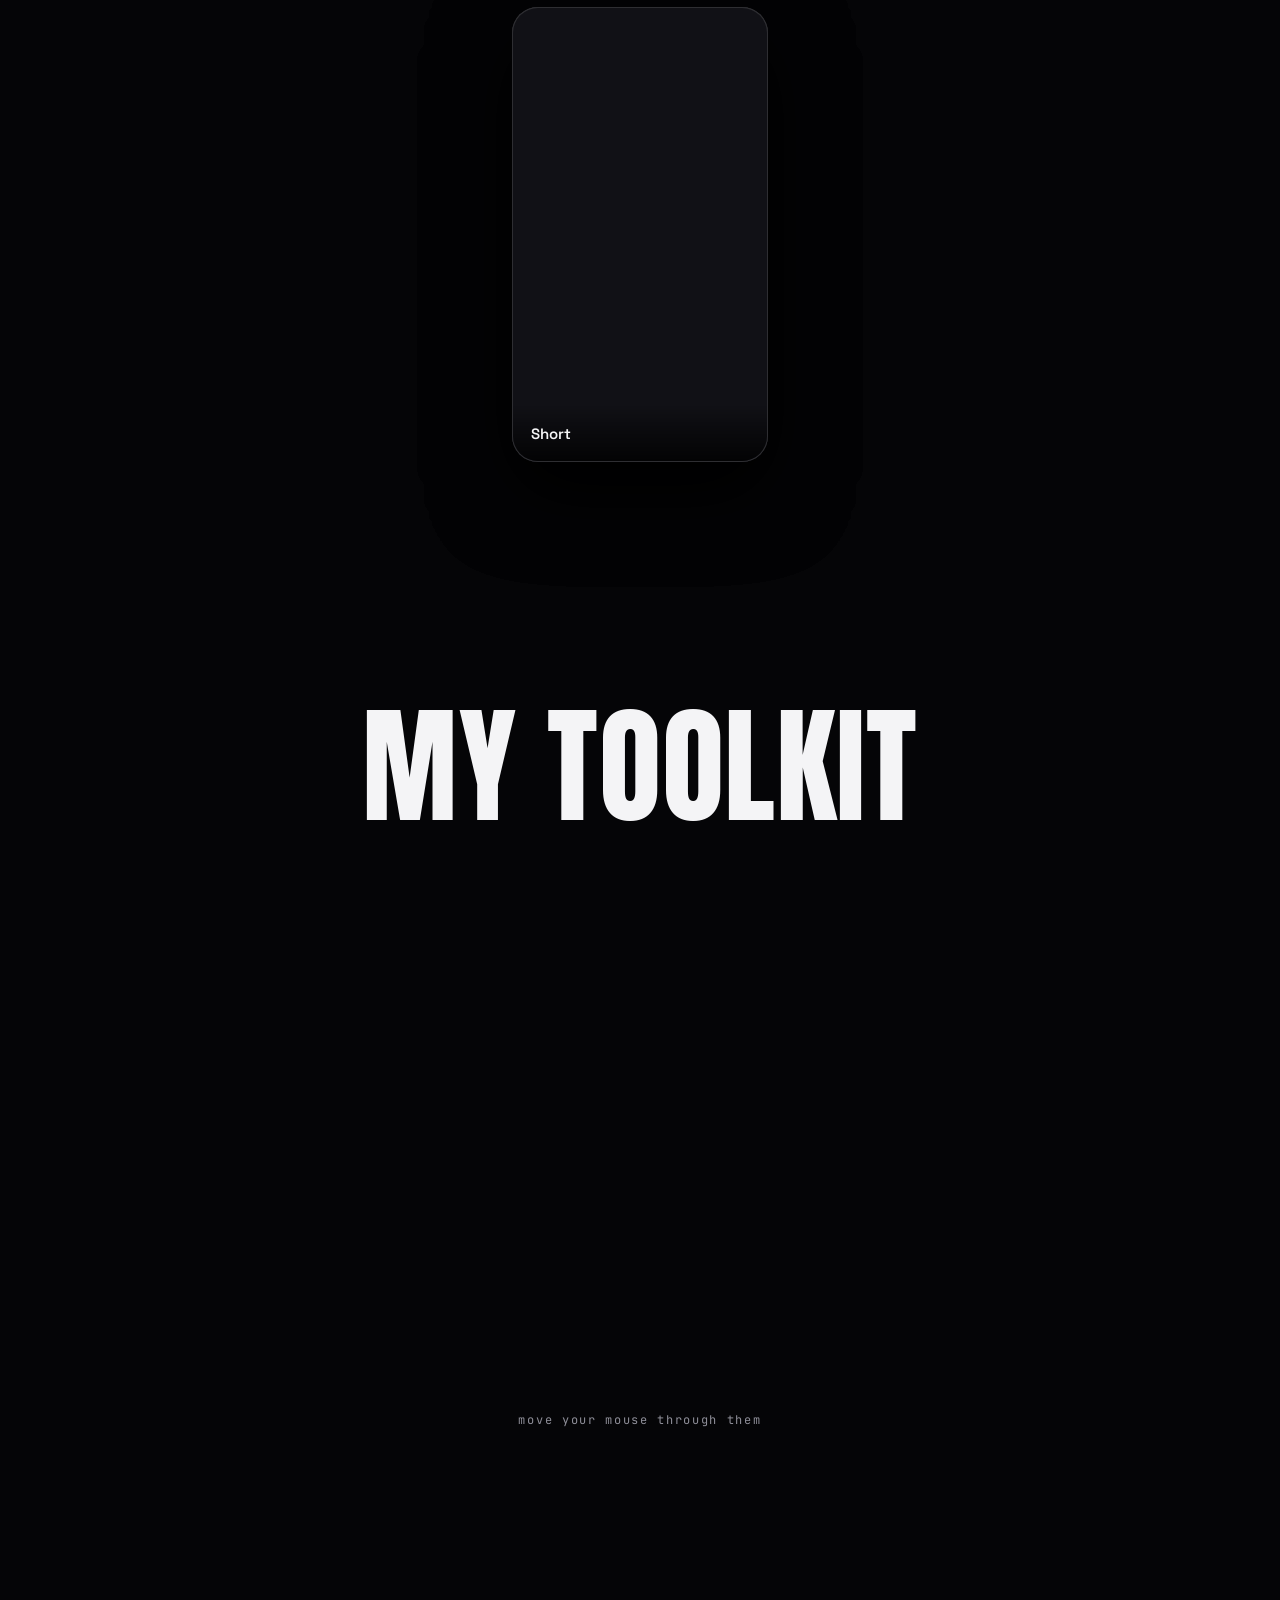
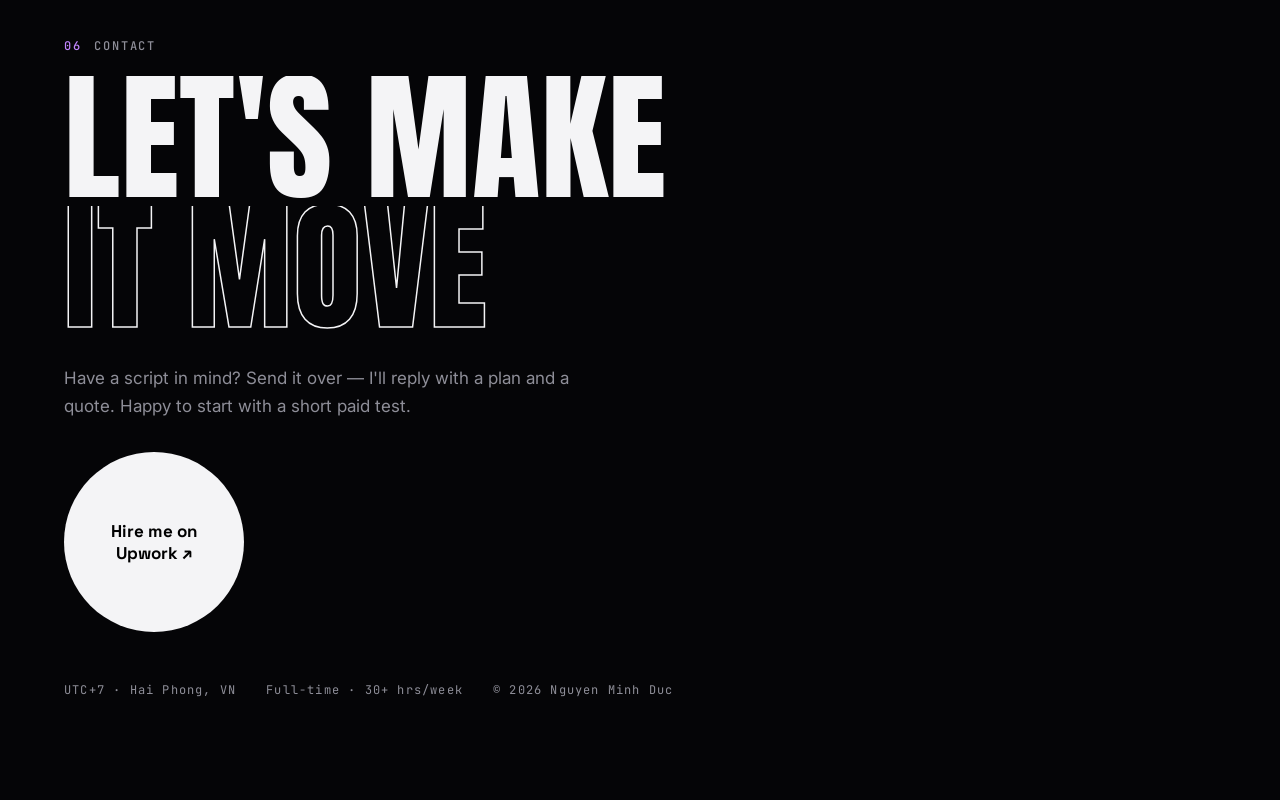
==== commit c17640a4: "v2: update stats to 1000+ videos made and 500+ YouTube animation projects Co-Authored-By: Claude Opu" ====
--- a/v2/index.html
+++ b/v2/index.html
@@ -96,9 +96,9 @@
         <p class="kicker"><span>01</span> About me</p>
         <p class="about__text scrub-words">2D animator based in Hai Phong, Vietnam, with 3+ years in Moho. I build reusable character rigs so every new episode is faster and stays on-model — and I understand YouTube pacing: visuals that keep moving so viewers keep watching.</p>
         <div class="stats">
-          <div class="stat"><b data-count="22">0</b><span>Videos</span></div>
+          <div class="stat"><b data-count="1000" data-suffix="+">0</b><span>Videos made</span></div>
+          <div class="stat"><b data-count="500" data-suffix="+">0</b><span>YouTube animation projects</span></div>
           <div class="stat"><b data-count="3" data-suffix="+">0</b><span>Years in Moho</span></div>
-          <div class="stat"><b data-count="30" data-suffix="+">0</b><span>Hours / week</span></div>
         </div>
       </div>
     </section>
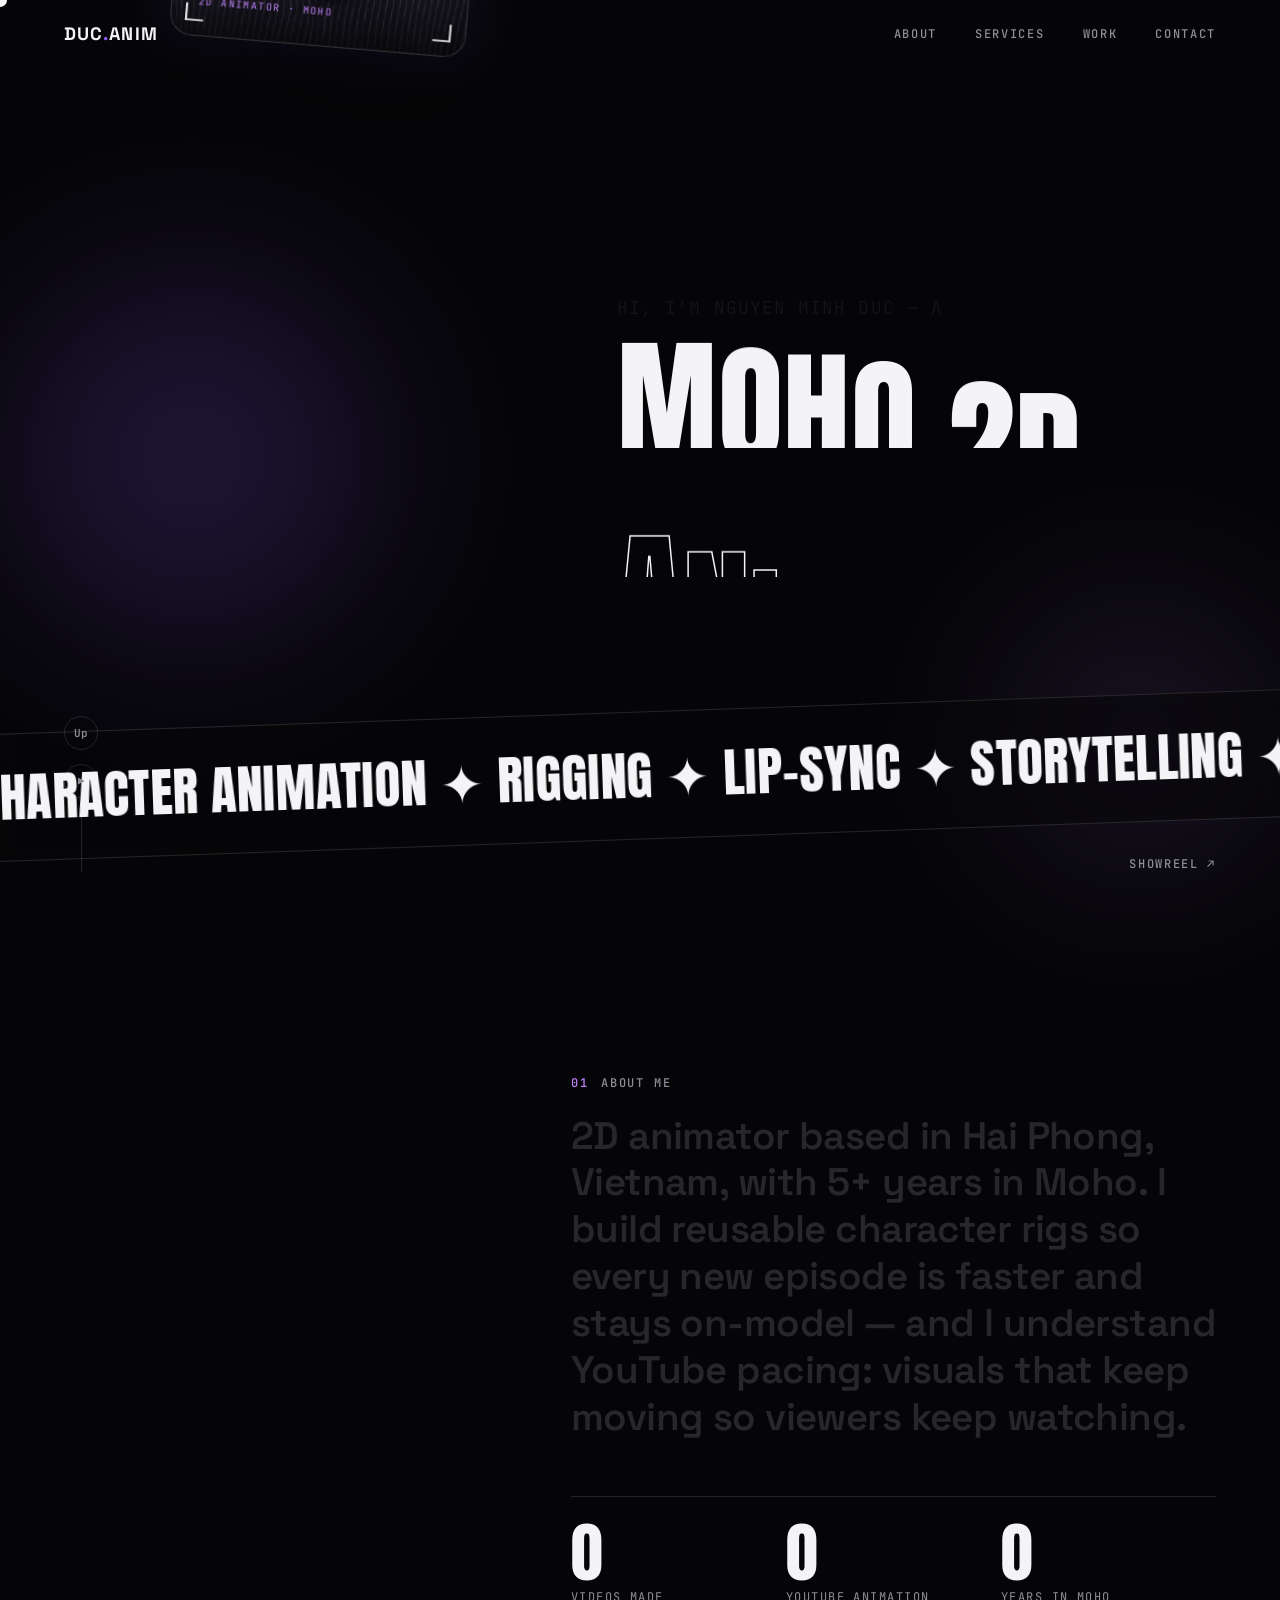
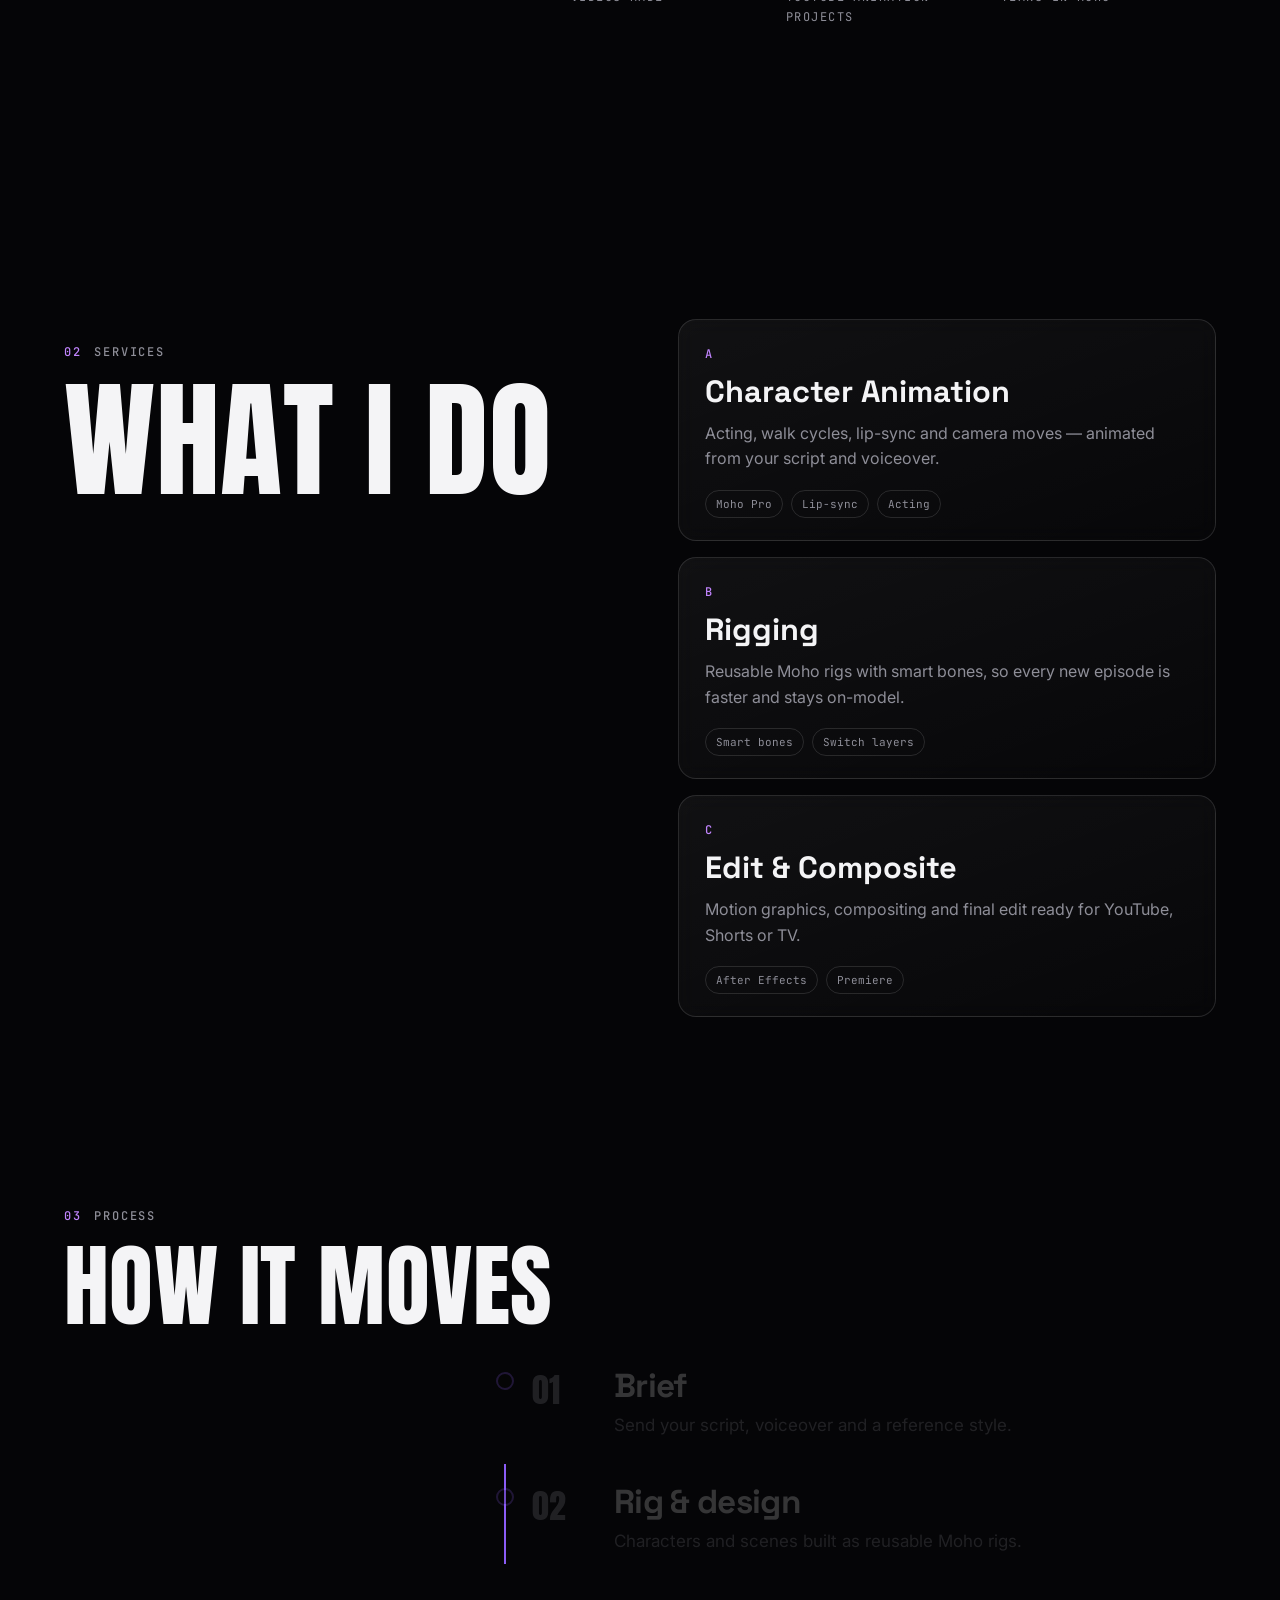
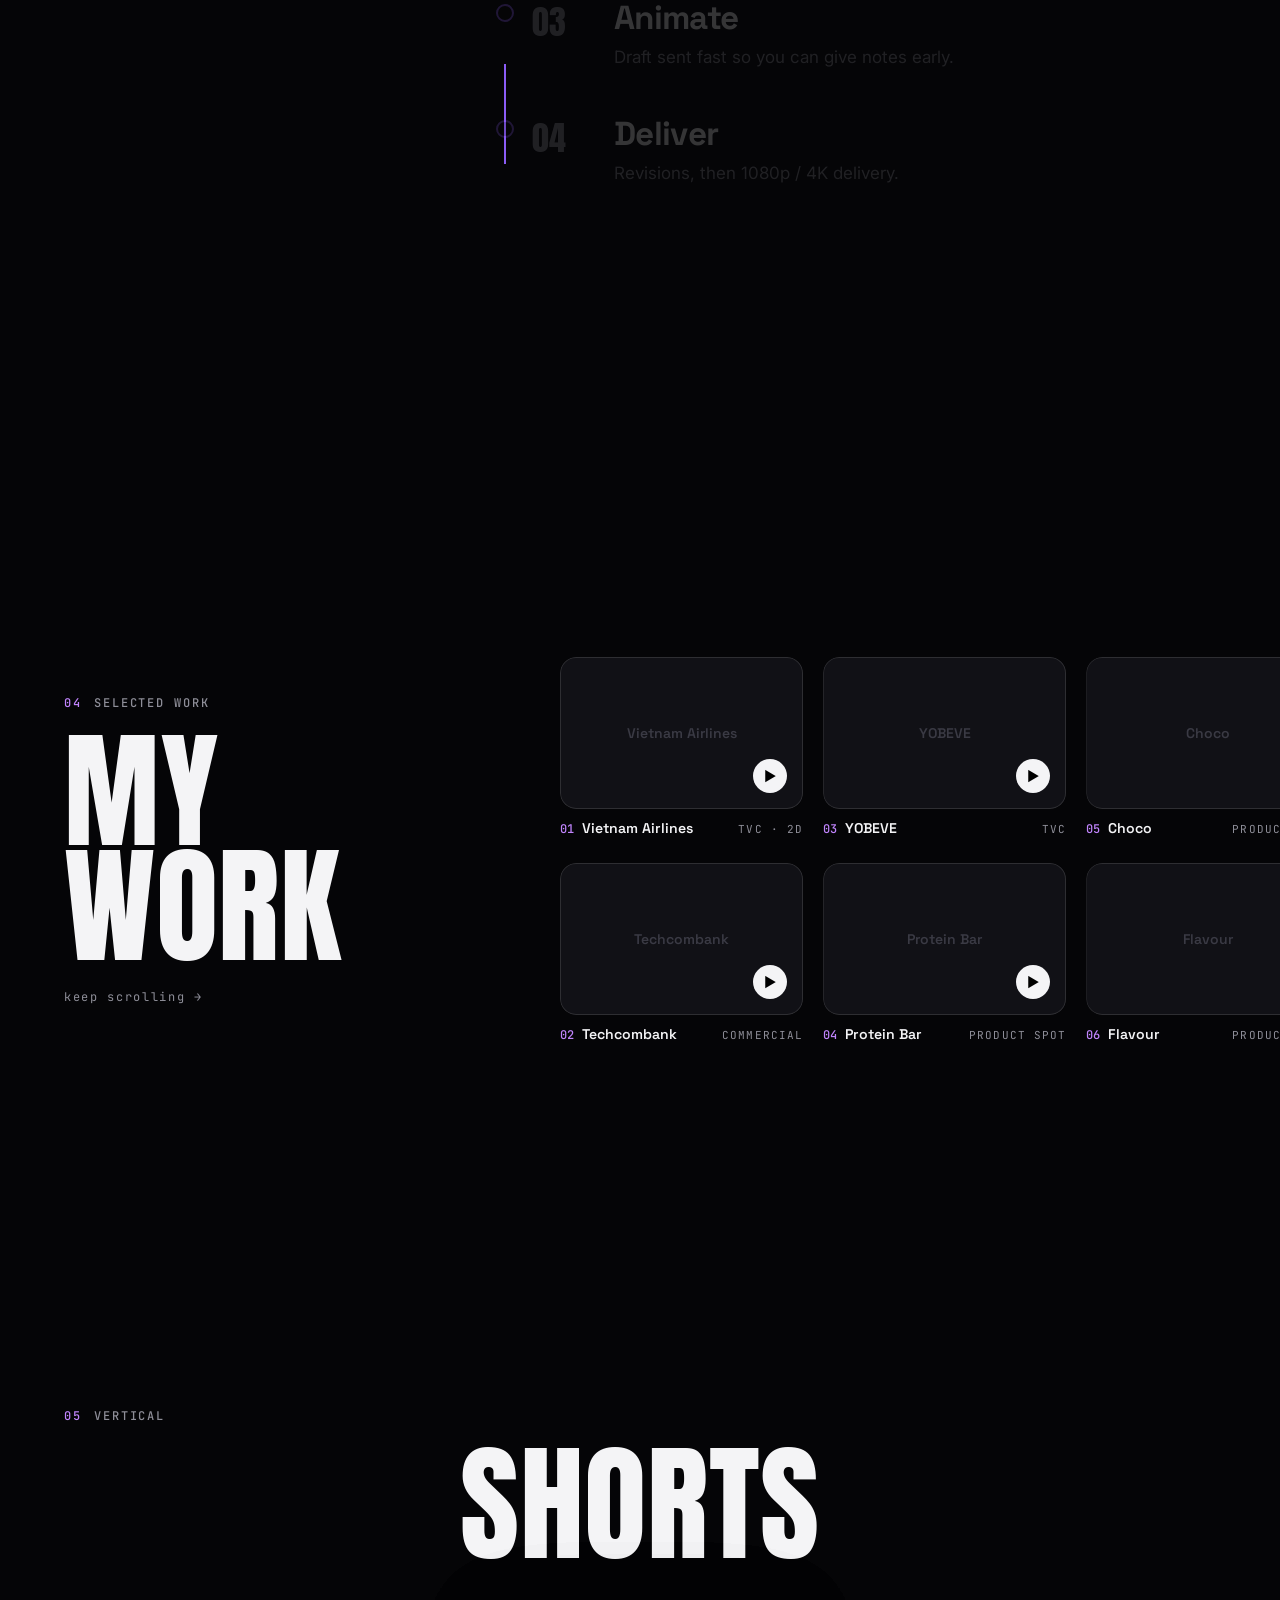
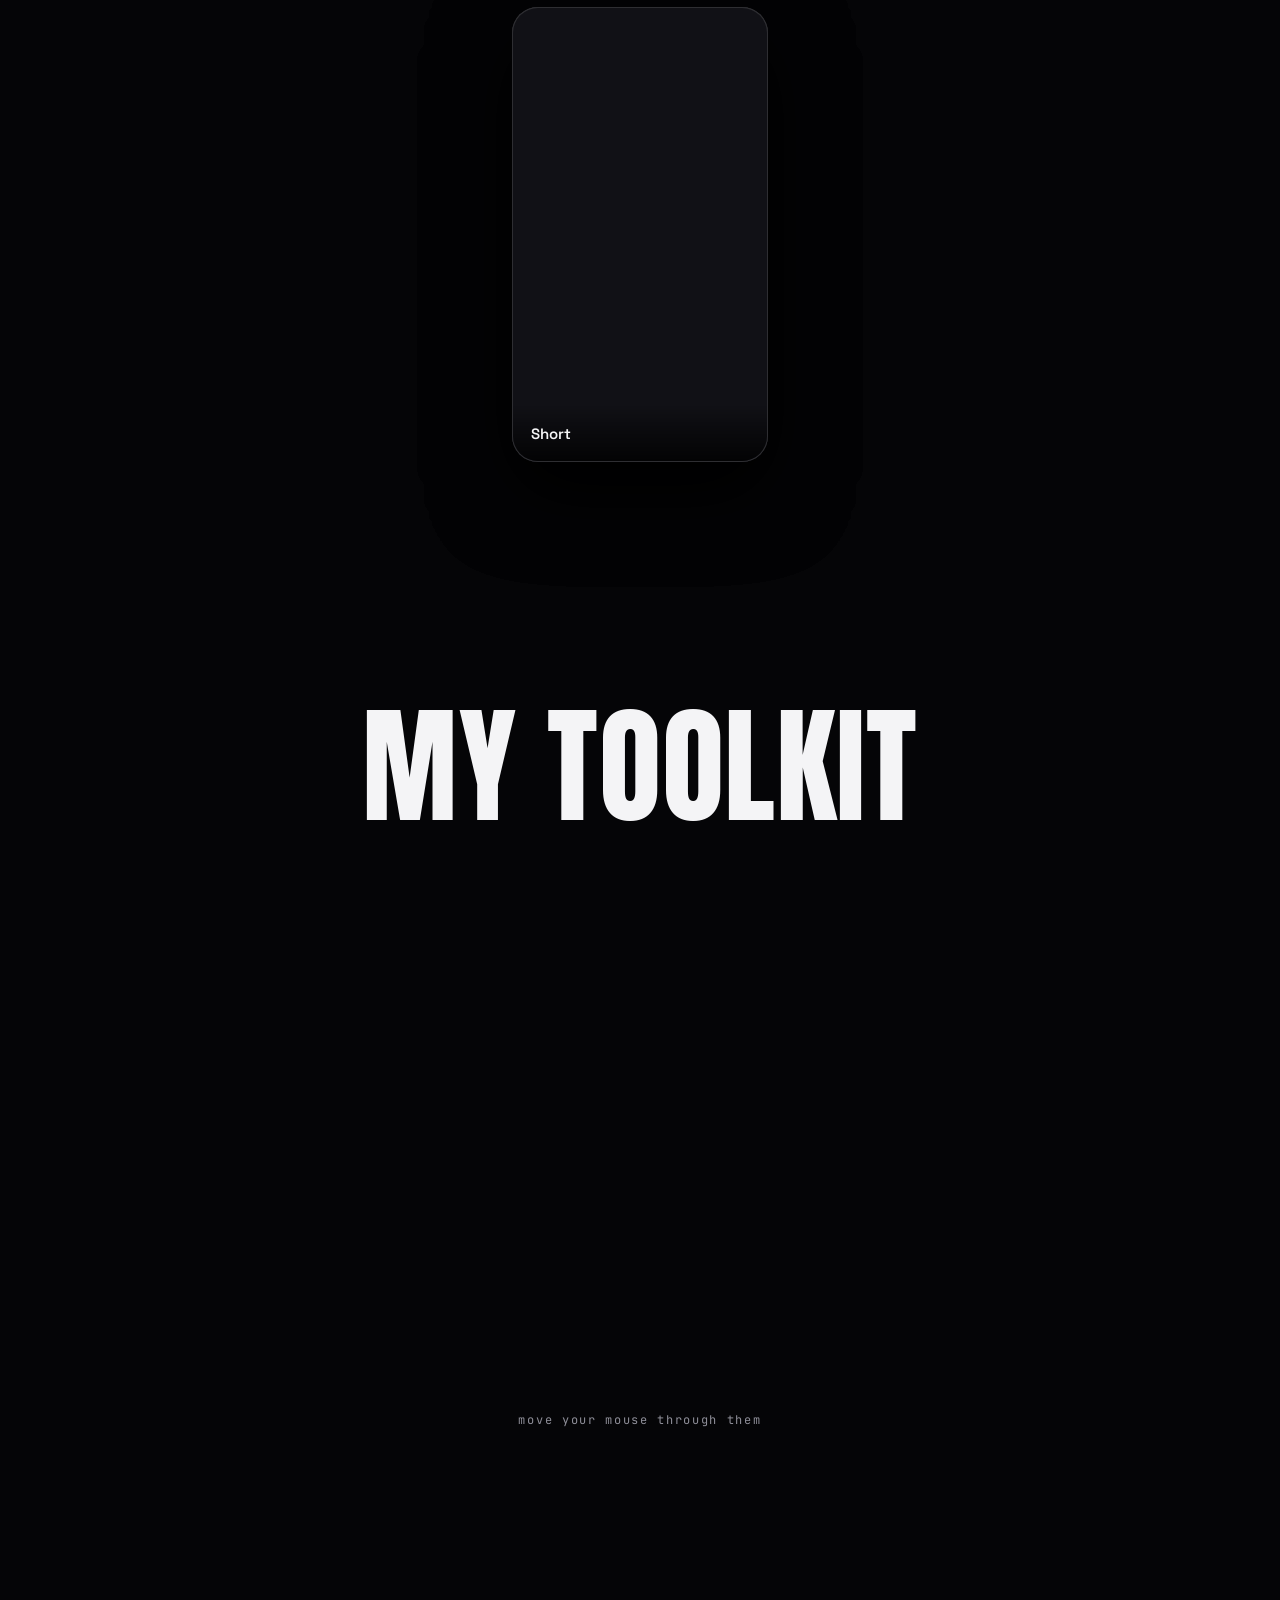
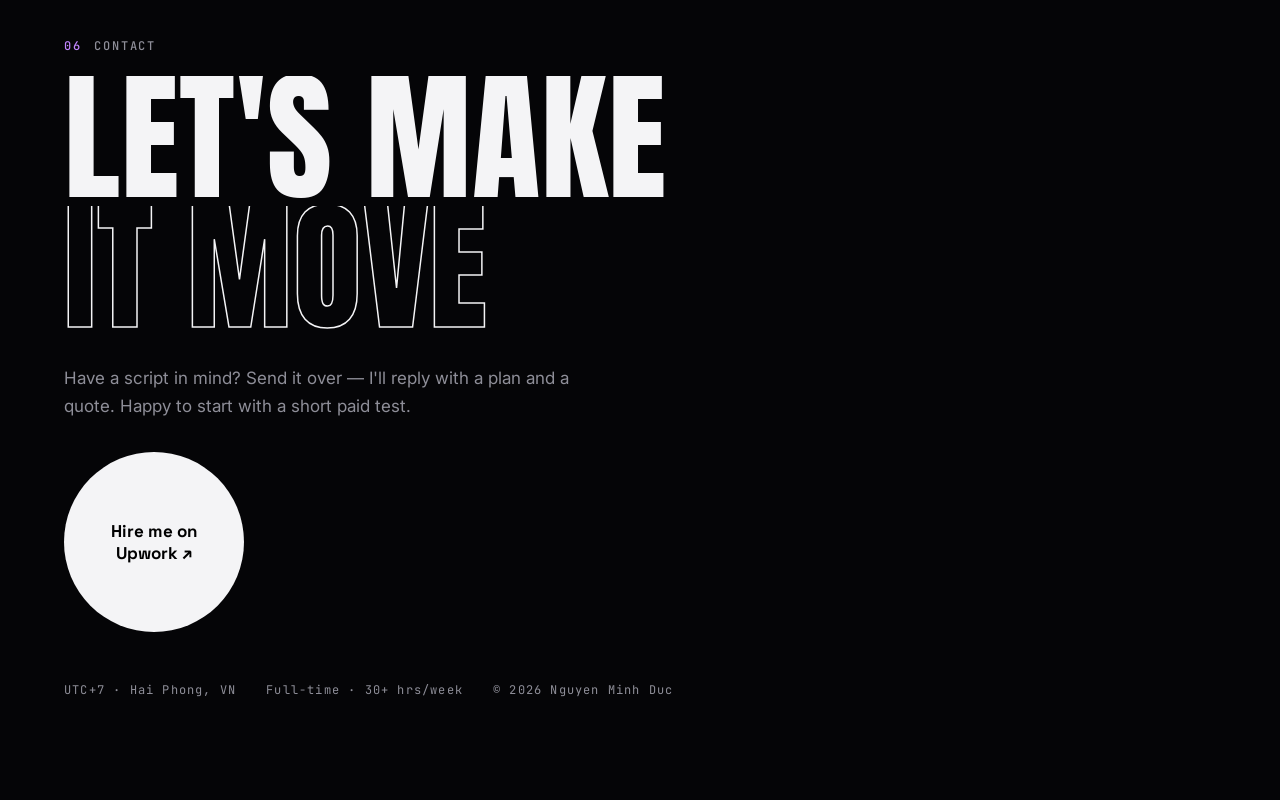
==== commit c88a44ca: "v2: 5+ years in Moho Co-Authored-By: Claude Opus 5.5 <noreply@anthropic.com> Claude-Session: https:/" ====
--- a/v2/index.html
+++ b/v2/index.html
@@ -94,11 +94,11 @@
     <section class="about" id="about">
       <div class="about__box">
         <p class="kicker"><span>01</span> About me</p>
-        <p class="about__text scrub-words">2D animator based in Hai Phong, Vietnam, with 3+ years in Moho. I build reusable character rigs so every new episode is faster and stays on-model — and I understand YouTube pacing: visuals that keep moving so viewers keep watching.</p>
+        <p class="about__text scrub-words">2D animator based in Hai Phong, Vietnam, with 5+ years in Moho. I build reusable character rigs so every new episode is faster and stays on-model — and I understand YouTube pacing: visuals that keep moving so viewers keep watching.</p>
         <div class="stats">
           <div class="stat"><b data-count="1000" data-suffix="+">0</b><span>Videos made</span></div>
           <div class="stat"><b data-count="500" data-suffix="+">0</b><span>YouTube animation projects</span></div>
-          <div class="stat"><b data-count="3" data-suffix="+">0</b><span>Years in Moho</span></div>
+          <div class="stat"><b data-count="5" data-suffix="+">0</b><span>Years in Moho</span></div>
         </div>
       </div>
     </section>
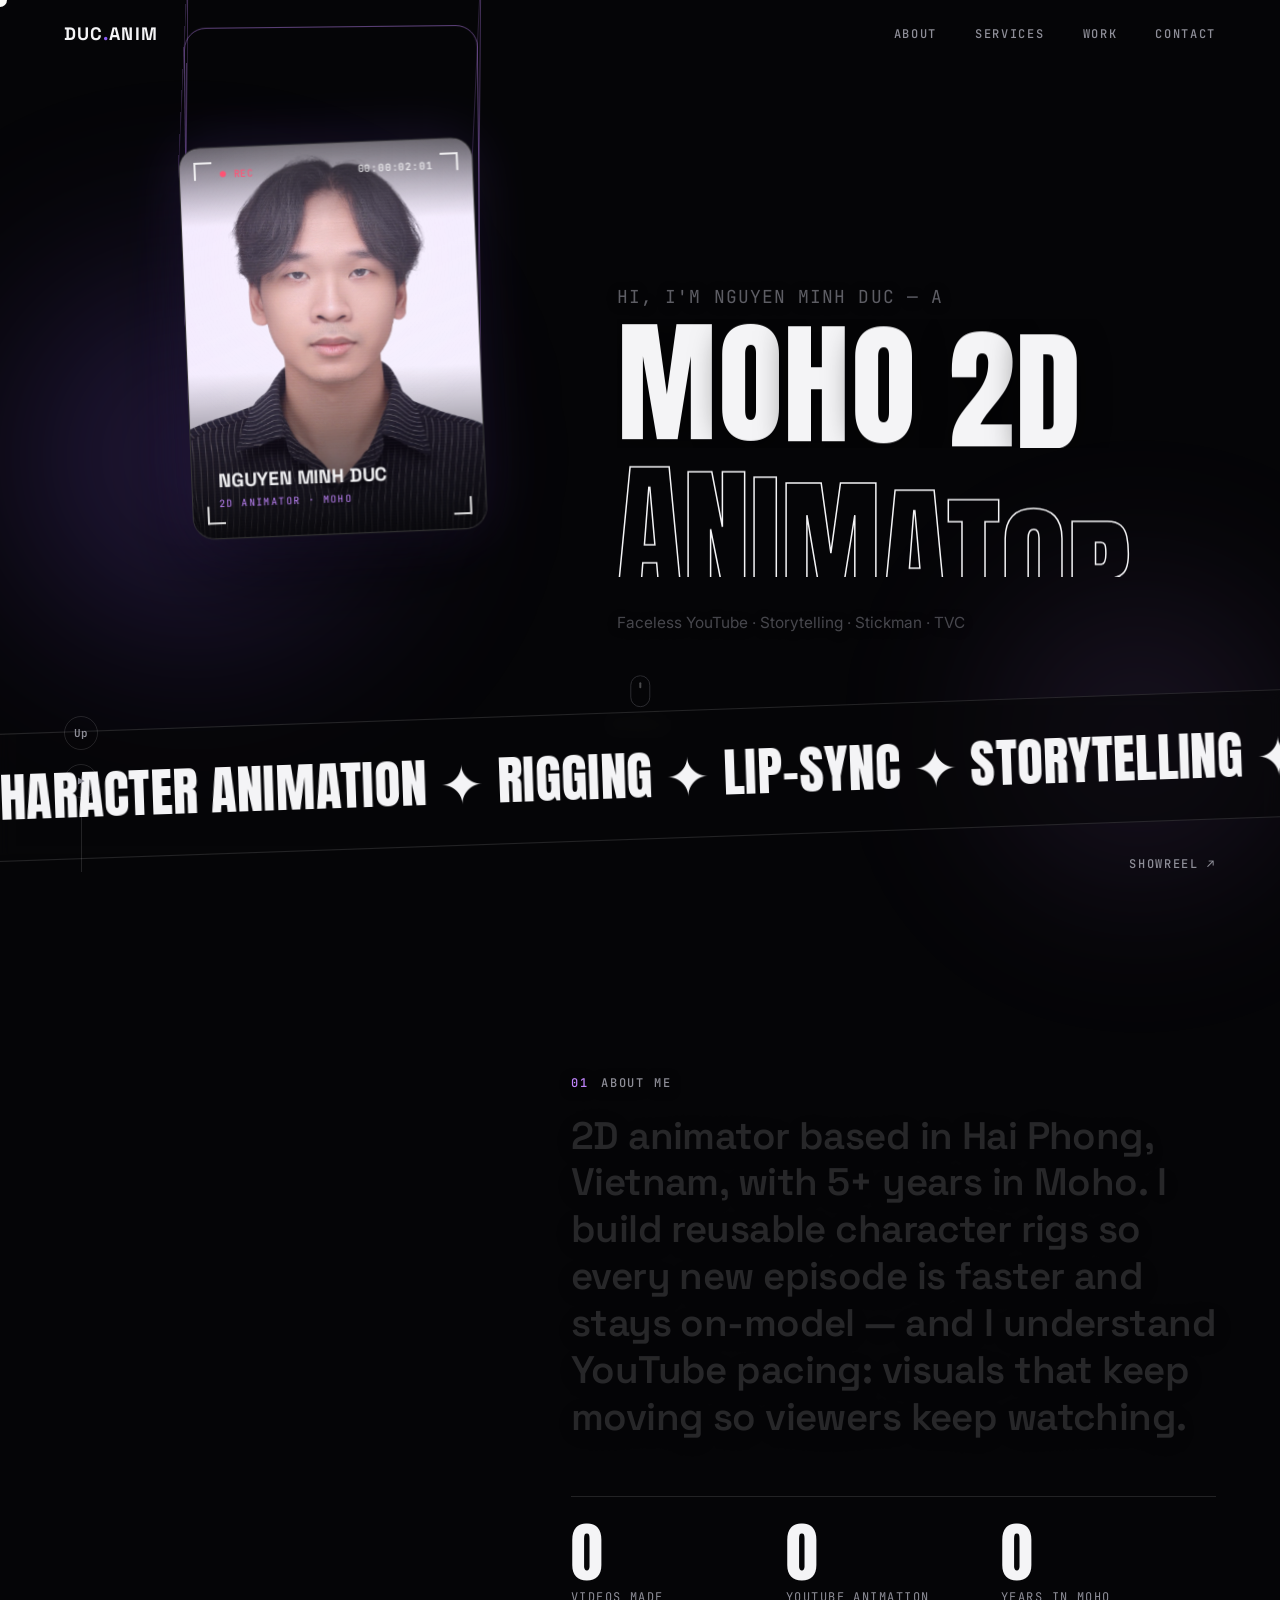
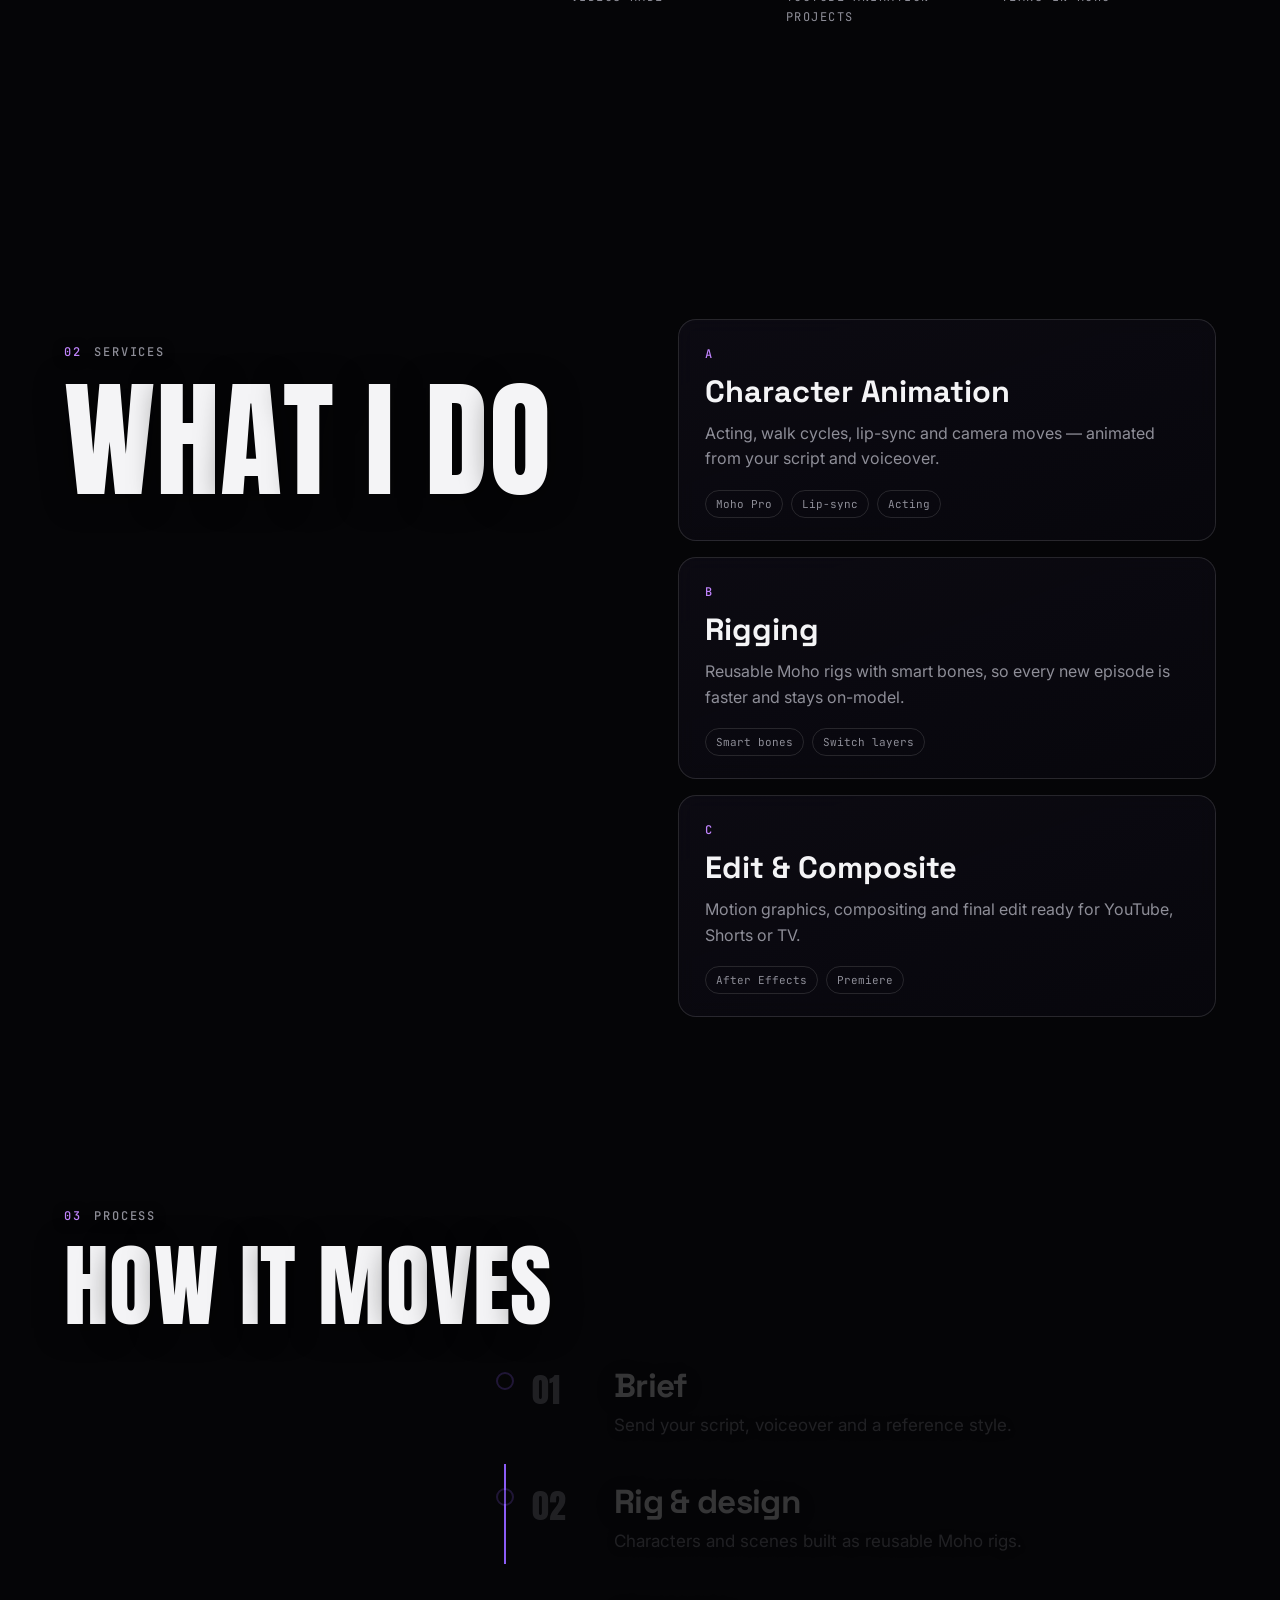
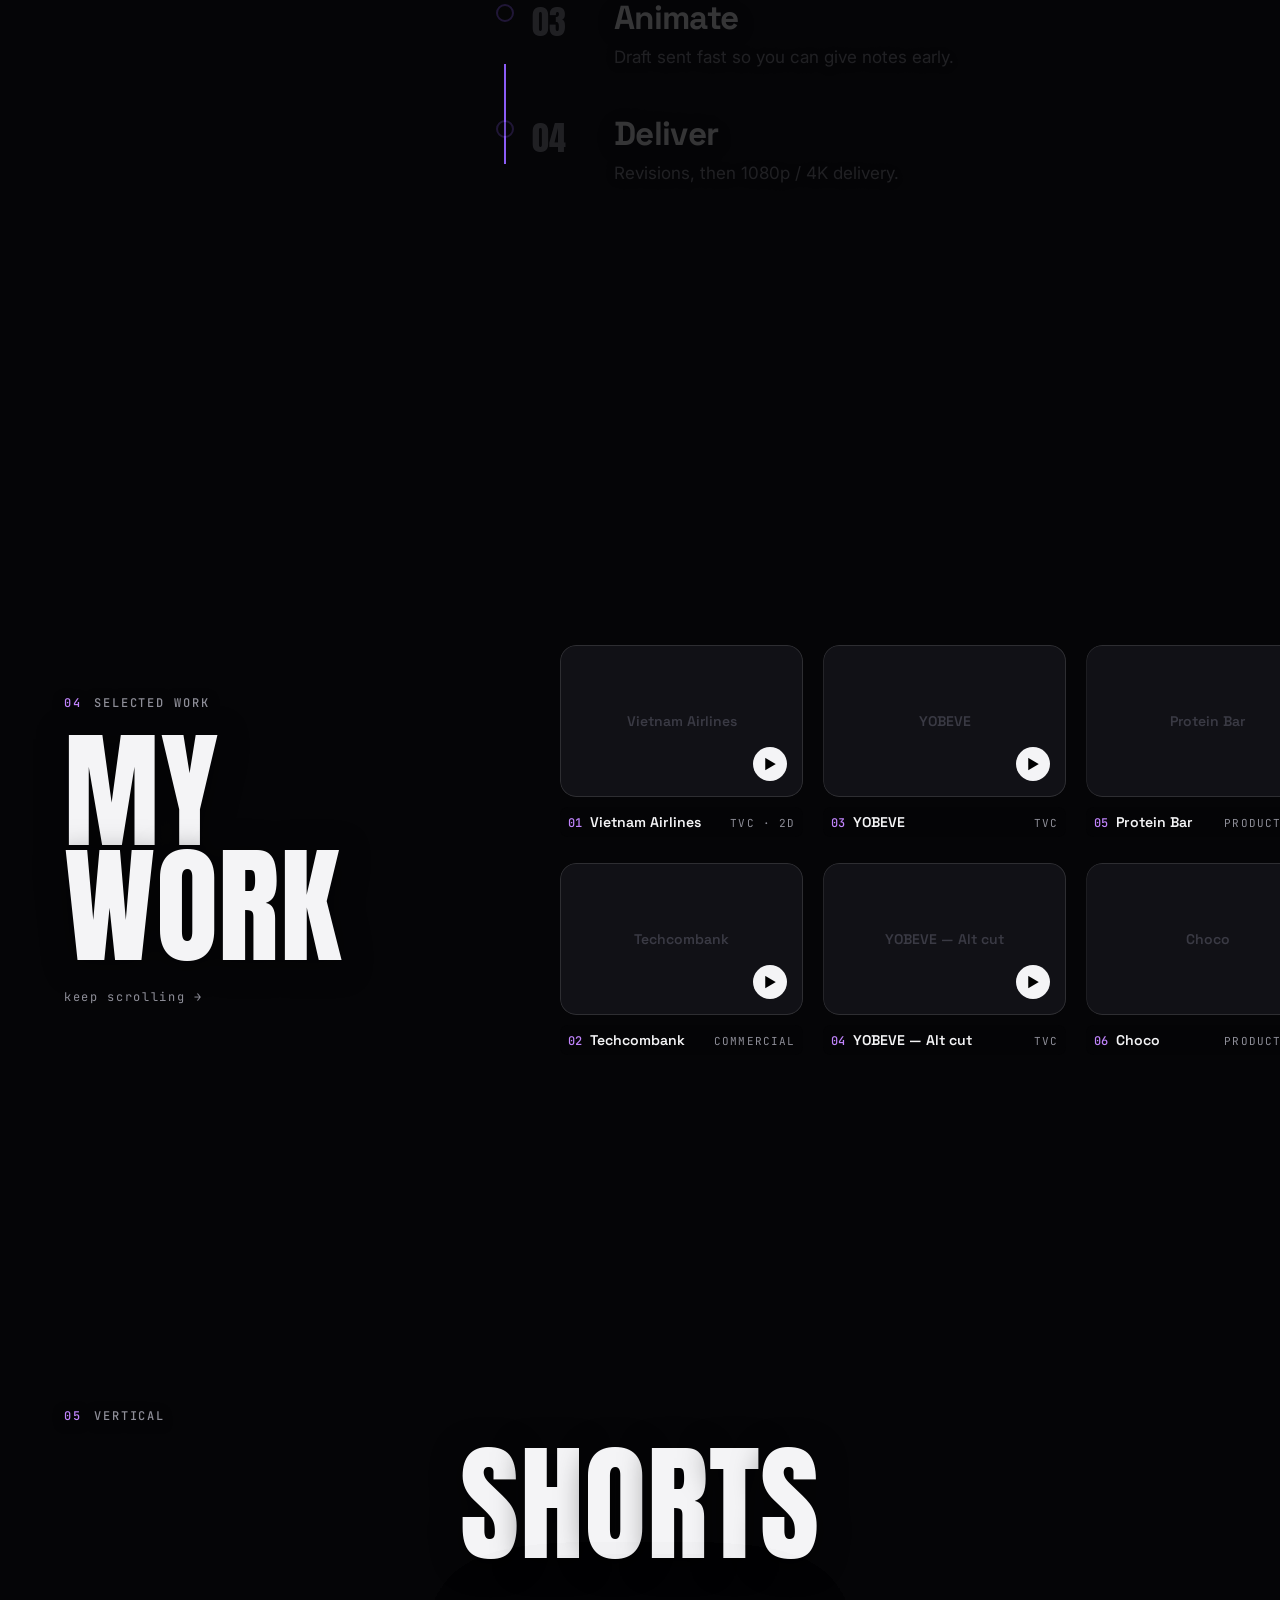
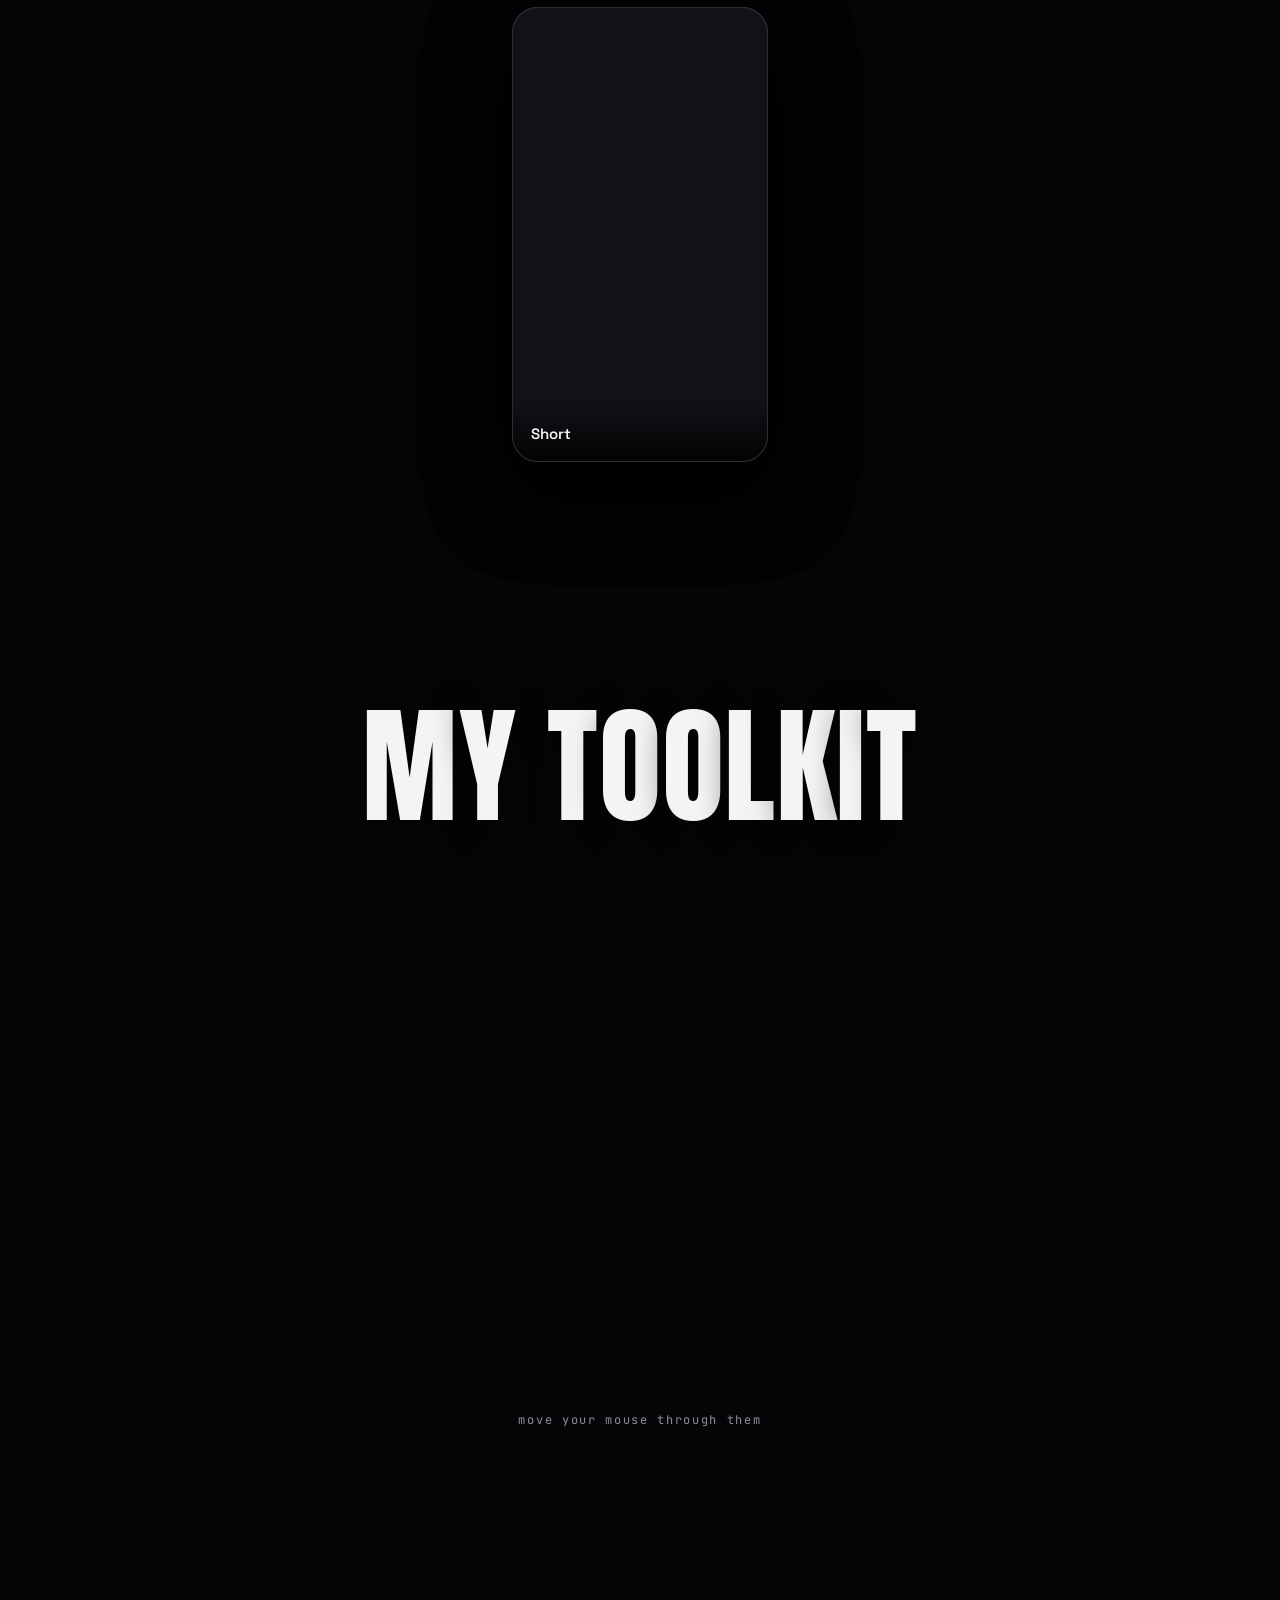
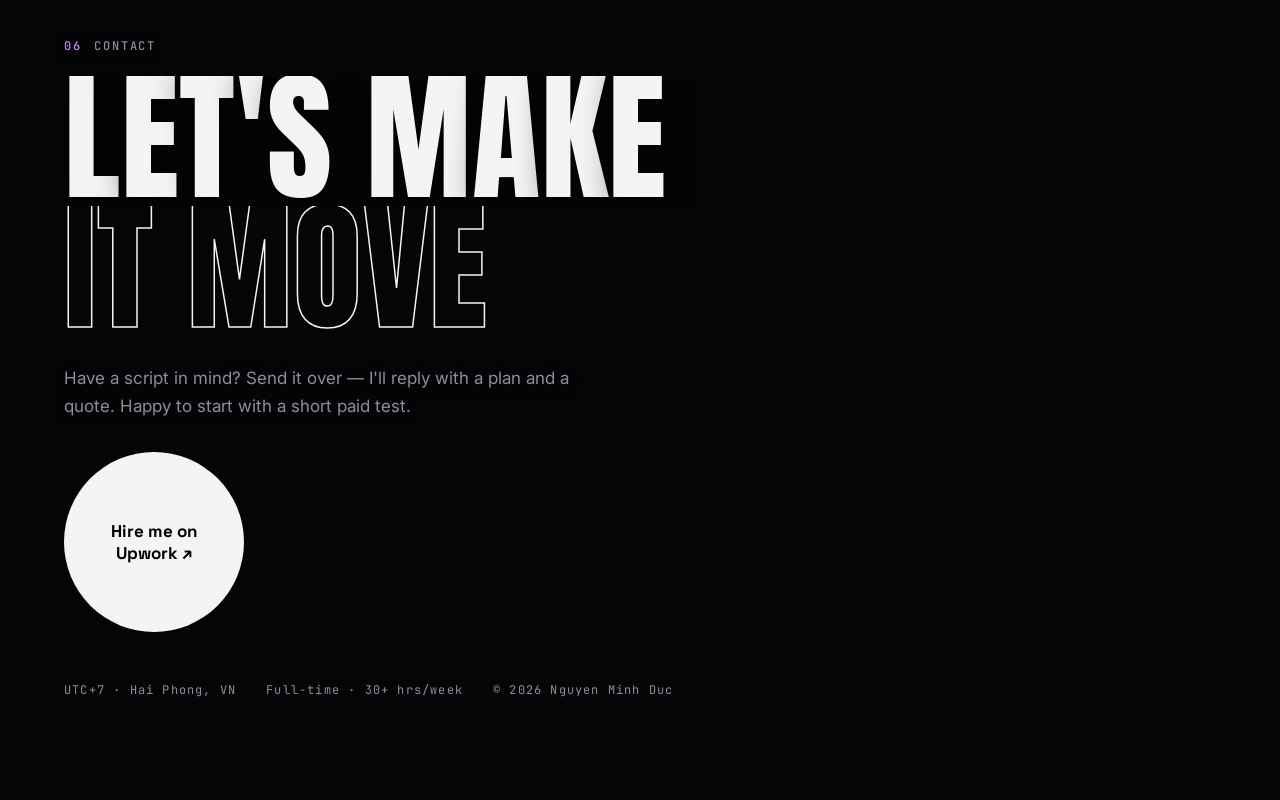
==== commit c605266c: "v2: cache-bust css/js so browsers pick up the latest build Co-Authored-By: Claude Opus 5.5 <noreply@" ====
--- a/v2/index.html
+++ b/v2/index.html
@@ -9,7 +9,7 @@
   <link rel="preconnect" href="https://fonts.googleapis.com" />
   <link rel="preconnect" href="https://fonts.gstatic.com" crossorigin />
   <link href="https://fonts.googleapis.com/css2?family=Anton&family=Space+Grotesk:wght@500;600;700&family=Inter:wght@300;400;500;600&family=JetBrains+Mono:wght@400;500&display=swap" rel="stylesheet" />
-  <link rel="stylesheet" href="v2.css" />
+  <link rel="stylesheet" href="v2.css?v=e5ac" />
 </head>
 <body class="is-loading">
   <!-- LOADER -->
@@ -198,7 +198,7 @@
   <script src="../vendor/gsap.min.js"></script>
   <script src="../vendor/ScrollTrigger.min.js"></script>
   <script src="../vendor/lenis.min.js"></script>
-  <script src="../projects.js"></script>
-  <script type="module" src="v2.js"></script>
+  <script src="../projects.js?v=e5ac"></script>
+  <script type="module" src="v2.js?v=e5ac"></script>
 </body>
 </html>
--- a/v2/v2.css
+++ b/v2/v2.css
@@ -209,11 +209,7 @@
 .modal__title { margin-top: 14px; font: 600 16px var(--sub); }
 .modal__x { position: absolute; top: -44px; right: 0; font-size: 20px; }
 
-@media (prefers-reduced-motion: reduce) {
-  .about__text .word { opacity: 1; }
-  .step { opacity: 1; }
-  .timeline__svg line { stroke-dashoffset: 0; }
-}
+
 
 /* ---------- 2D photo card ---------- */
 .pc-wrap { position: fixed; inset: 0; z-index: 1; pointer-events: none; }
@@ -269,8 +265,17 @@
 /* ---------- background slideshow ---------- */
 .bgshow { position: fixed; inset: 0; z-index: 0; pointer-events: none; overflow: hidden; background: var(--bg); }
 .bgs { position: absolute; inset: 0; overflow: hidden; clip-path: inset(0 0 100% 0); }
-.bgs img { position: absolute; inset: -6%; width: 112%; height: 112%; object-fit: cover; opacity: 0.38; filter: saturate(1.1) contrast(1.05); will-change: transform; }
+.bgs .bgm { position: absolute; inset: -3%; width: 106%; height: 106%; object-fit: cover; opacity: 0.62; filter: saturate(1.05) contrast(1.05); will-change: transform; }
 .bgs::after { content: ""; position: absolute; inset: 0;
-  background: radial-gradient(120% 90% at 50% 50%, rgba(5,5,7,.35), rgba(5,5,7,.92) 75%), linear-gradient(90deg, rgba(5,5,7,.85), rgba(5,5,7,.2) 50%, rgba(5,5,7,.85)); }
+  background: linear-gradient(0deg, rgba(5,5,7,.7), transparent 35%), linear-gradient(180deg, rgba(5,5,7,.55), transparent 22%), radial-gradient(140% 110% at 50% 50%, rgba(5,5,7,.15), rgba(5,5,7,.6) 80%), rgba(5,5,7,.34); }
 .bgs__tag { position: absolute; right: var(--pad); bottom: 90px; z-index: 2; font: 400 10px var(--mono); letter-spacing: .16em; color: rgba(255,255,255,.45); text-transform: uppercase; }
 .work, .shorts, .tools, .contact { background: transparent !important; }
+.wcard--img .wcard__media { background: radial-gradient(circle at 50% 40%, #2a2340, #111116 70%); }
+.wcard--img .wcard__media img { object-fit: contain; padding: 8%; }
+.wcard--img .wcard__play { font-size: 0; } .wcard--img .wcard__play::after { content: "⤢"; font-size: 16px; }
+
+.hero__title, .big, .about__text, .contact__title, .step h3 { text-shadow: 0 4px 30px rgba(0,0,0,.55); }
+.eyebrow, .hero__sub, .kicker, .step p, .contact__sub { text-shadow: 0 2px 12px rgba(0,0,0,.8); }
+.outline { text-shadow: none !important; }
+.svc { background: linear-gradient(160deg, rgba(14,12,22,.78), rgba(10,9,16,.62)); }
+.wcard__meta { background: rgba(5,5,7,.55); padding: 6px 8px; border-radius: 8px; }
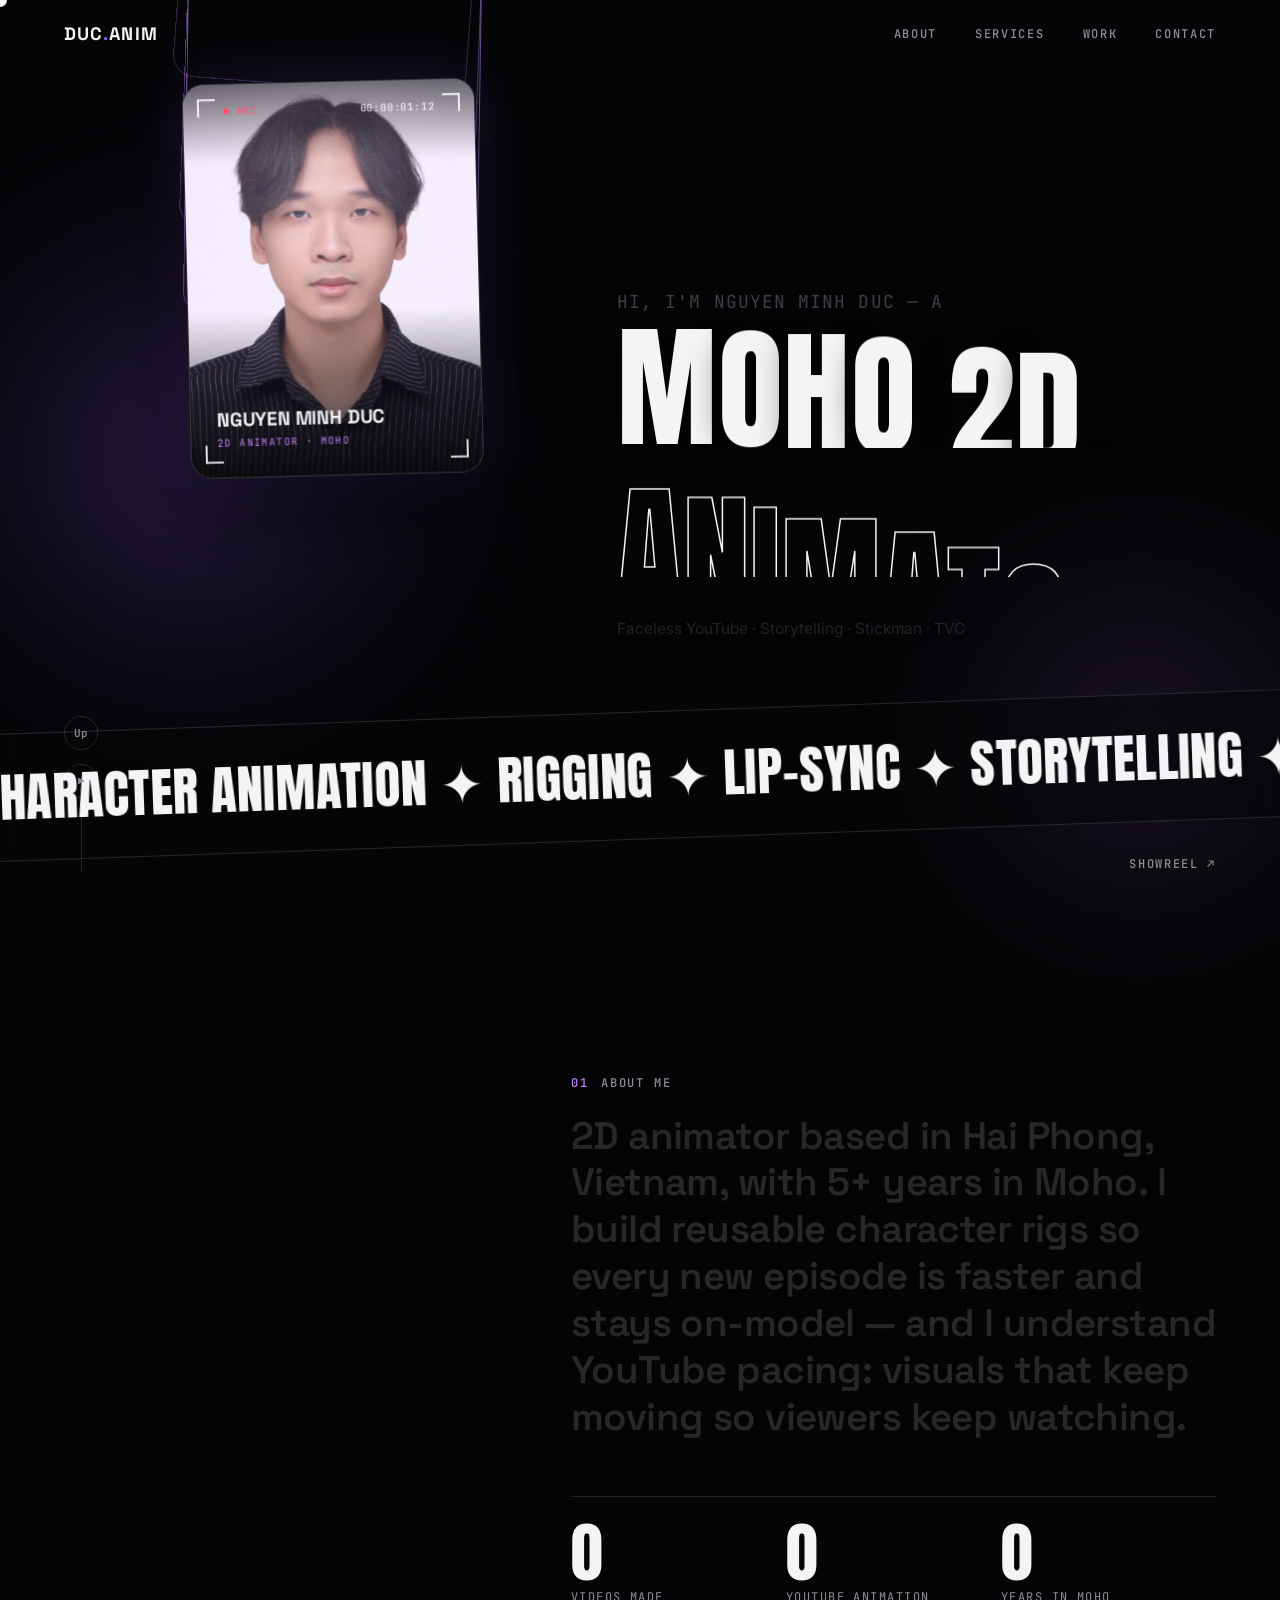
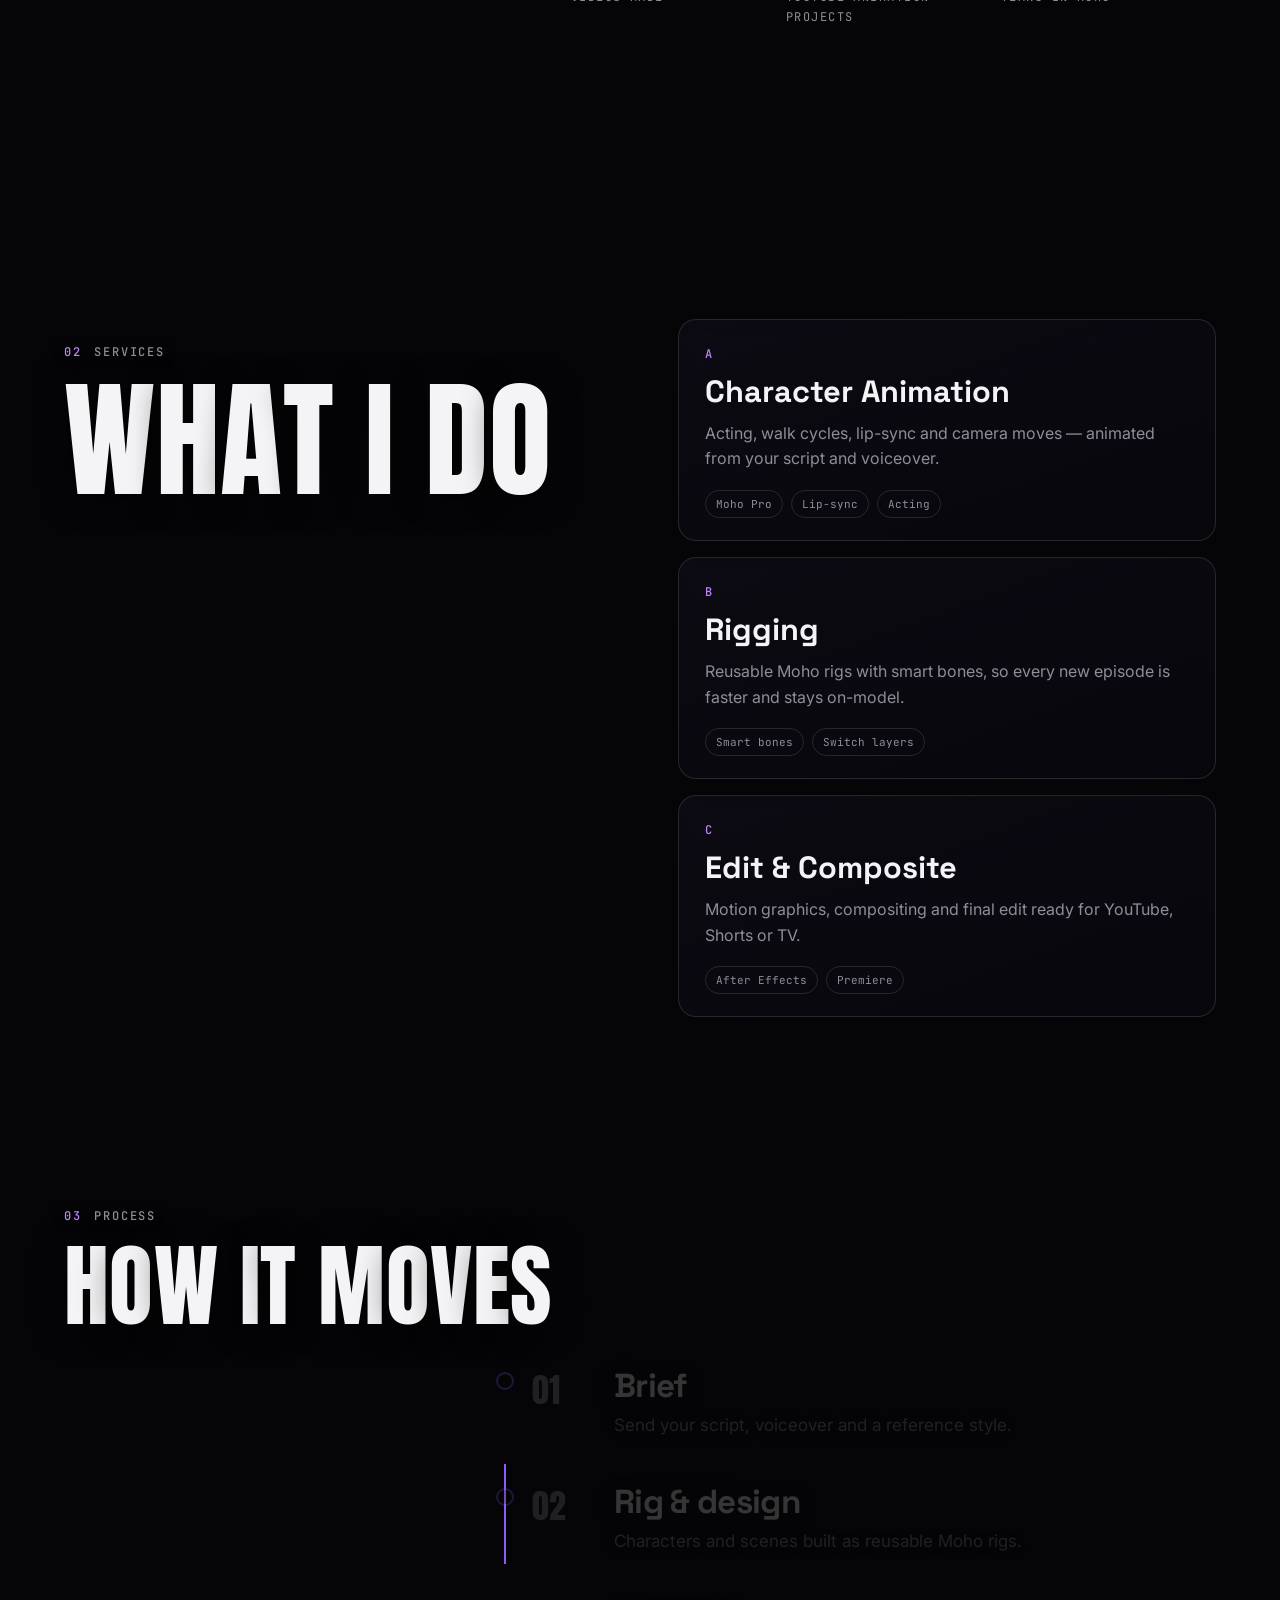
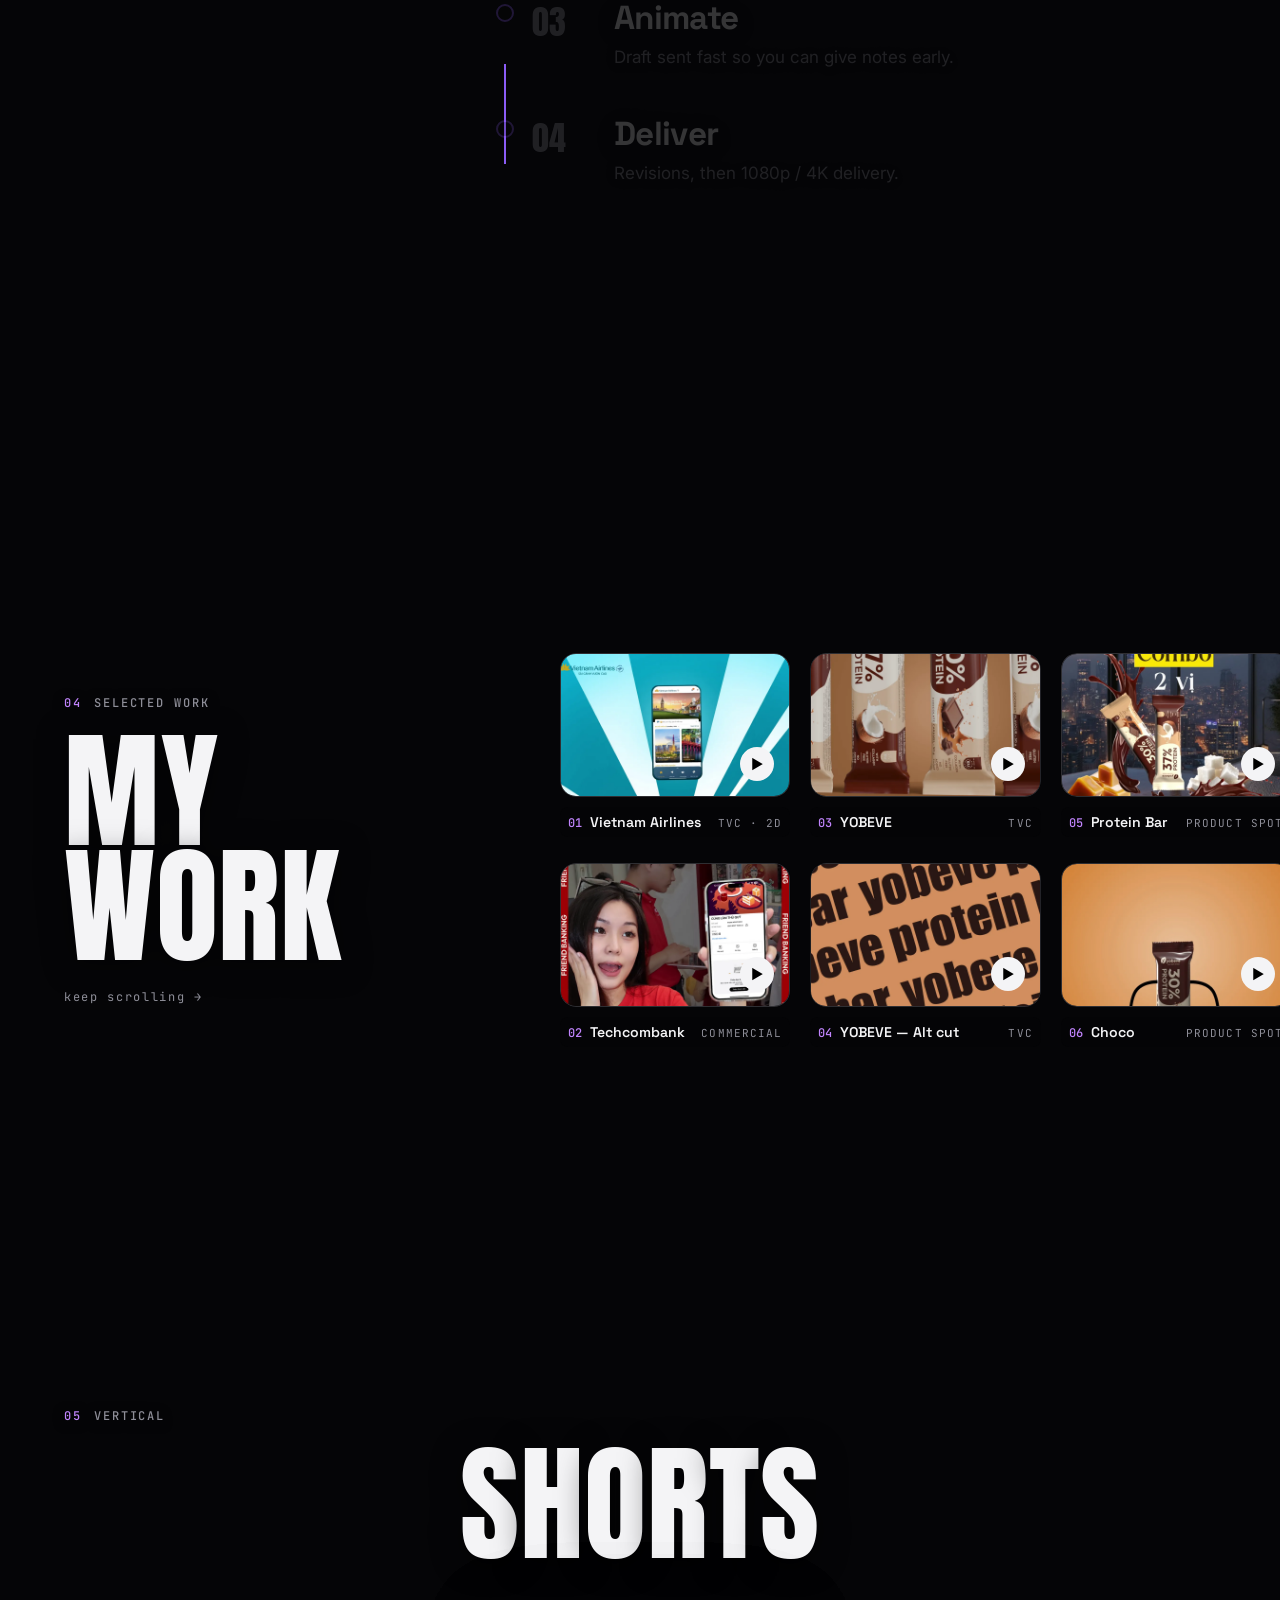
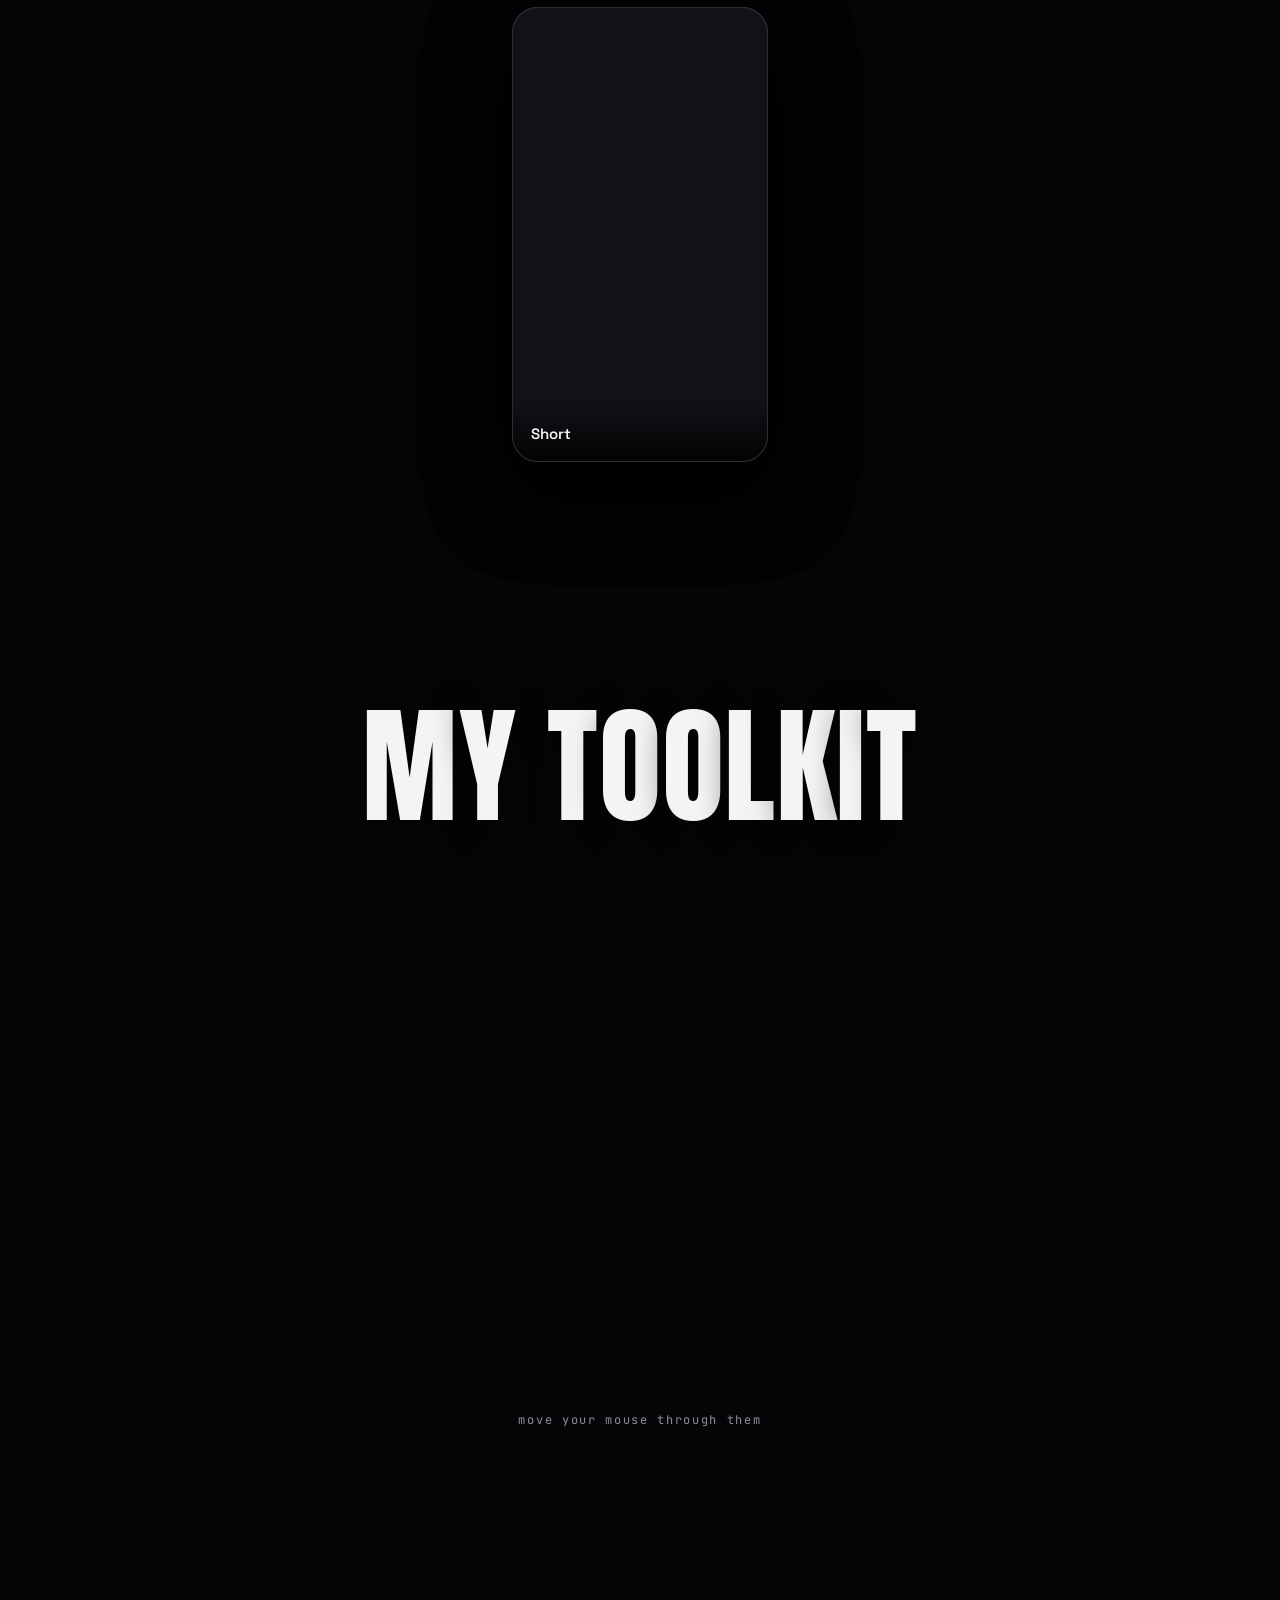
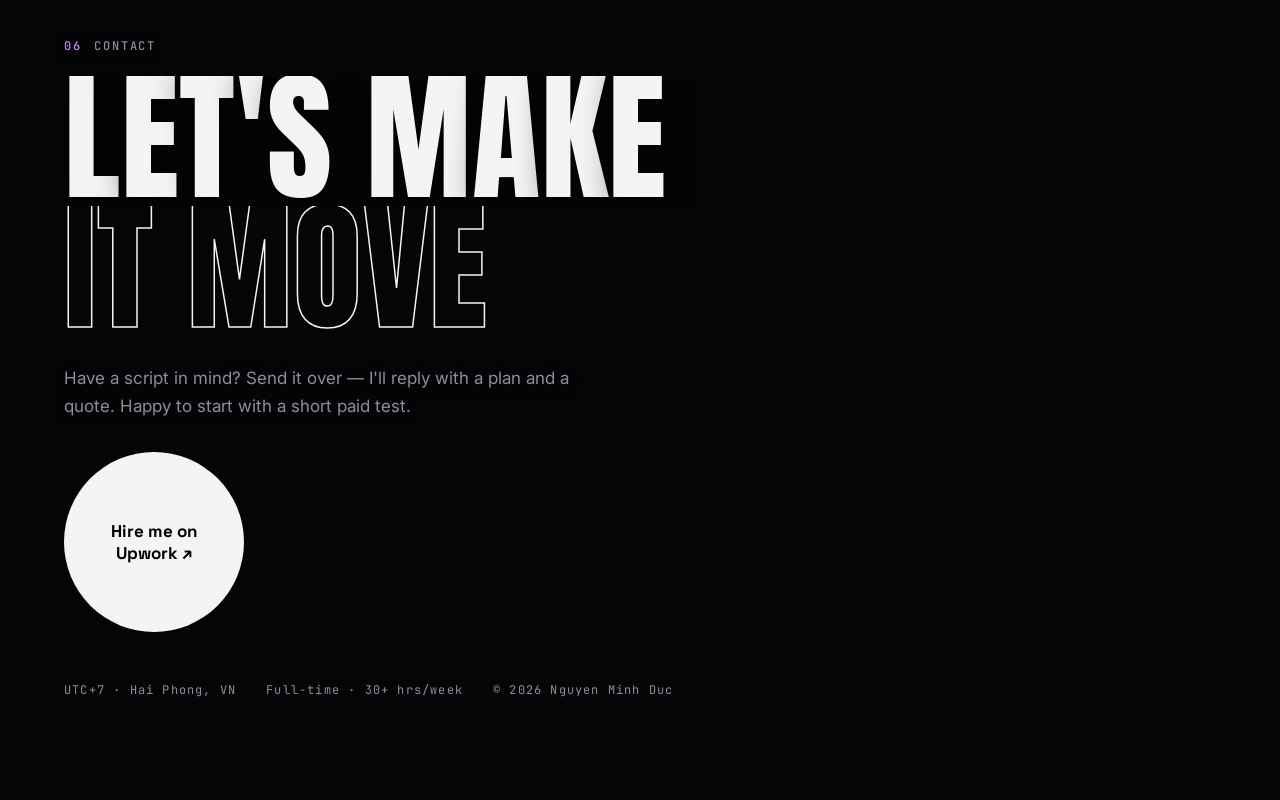
==== commit 307d8af3: "v2: bump asset version Co-Authored-By: Claude Opus 5.5 <noreply@anthropic.com> Claude-Session: https" ====
--- a/v2/index.html
+++ b/v2/index.html
@@ -9,7 +9,7 @@
   <link rel="preconnect" href="https://fonts.googleapis.com" />
   <link rel="preconnect" href="https://fonts.gstatic.com" crossorigin />
   <link href="https://fonts.googleapis.com/css2?family=Anton&family=Space+Grotesk:wght@500;600;700&family=Inter:wght@300;400;500;600&family=JetBrains+Mono:wght@400;500&display=swap" rel="stylesheet" />
-  <link rel="stylesheet" href="v2.css?v=e5ac" />
+  <link rel="stylesheet" href="v2.css?v=2695" />
 </head>
 <body class="is-loading">
   <!-- LOADER -->
@@ -198,7 +198,7 @@
   <script src="../vendor/gsap.min.js"></script>
   <script src="../vendor/ScrollTrigger.min.js"></script>
   <script src="../vendor/lenis.min.js"></script>
-  <script src="../projects.js?v=e5ac"></script>
-  <script type="module" src="v2.js?v=e5ac"></script>
+  <script src="../projects.js?v=2695"></script>
+  <script type="module" src="v2.js?v=2695"></script>
 </body>
 </html>
--- a/v2/v2.css
+++ b/v2/v2.css
@@ -145,14 +145,14 @@
 .work__pin { height: 100vh; display: flex; align-items: center; overflow: hidden; }
 .work__head { flex: 0 0 auto; padding: 0 var(--pad); width: min(44vw, 560px); }
 .work__hint { margin-top: 26px; font: 400 12px var(--mono); color: var(--mut); letter-spacing: 0.14em; }
-.work__track { display: grid; grid-auto-flow: column; grid-template-rows: repeat(2, auto); grid-auto-columns: clamp(220px, 19vw, 320px); gap: 26px 20px; padding-right: var(--pad); will-change: transform; }
+.work__track { display: grid; grid-auto-flow: column; grid-template-rows: repeat(2, auto); grid-auto-columns: clamp(220px, 18vw, 460px); gap: 26px 20px; padding-right: var(--pad); will-change: transform; }
 .wcard { min-width: 0; }
 .wcard__media {
   position: relative; aspect-ratio: 16 / 10; border-radius: 16px; overflow: hidden;
   border: 1px solid var(--line); background: #111116; cursor: pointer;
   clip-path: inset(0 0 0 0 round 16px);
 }
-.wcard__media img { position: absolute; inset: 0; width: 120%; height: 100%; left: -10%; object-fit: cover; transition: scale 0.6s ease; }
+.wcard__media img { position: absolute; inset: 0; width: 100%; height: 100%; object-fit: cover; transition: scale 0.6s ease; }
 .wcard__media:hover img { scale: 1.06; }
 .wcard__fb { position: absolute; inset: 0; display: grid; place-items: center; font: 600 14px var(--sub); color: #3a3a44; }
 .wcard__play { position: absolute; right: 12px; bottom: 12px; width: 40px; height: 40px; border-radius: 50%; display: grid; place-items: center; background: var(--fg); color: #000; font-size: 16px; transform: scale(0.85); transition: transform 0.3s; }
@@ -279,3 +279,5 @@
 .outline { text-shadow: none !important; }
 .svc { background: linear-gradient(160deg, rgba(14,12,22,.78), rgba(10,9,16,.62)); }
 .wcard__meta { background: rgba(5,5,7,.55); padding: 6px 8px; border-radius: 8px; }
+.bgs--dim .bgm { opacity: .32 !important; filter: blur(16px) saturate(.75) brightness(.8) !important; }
+.wcard__media { box-shadow: 0 18px 50px rgba(0,0,0,.55); }
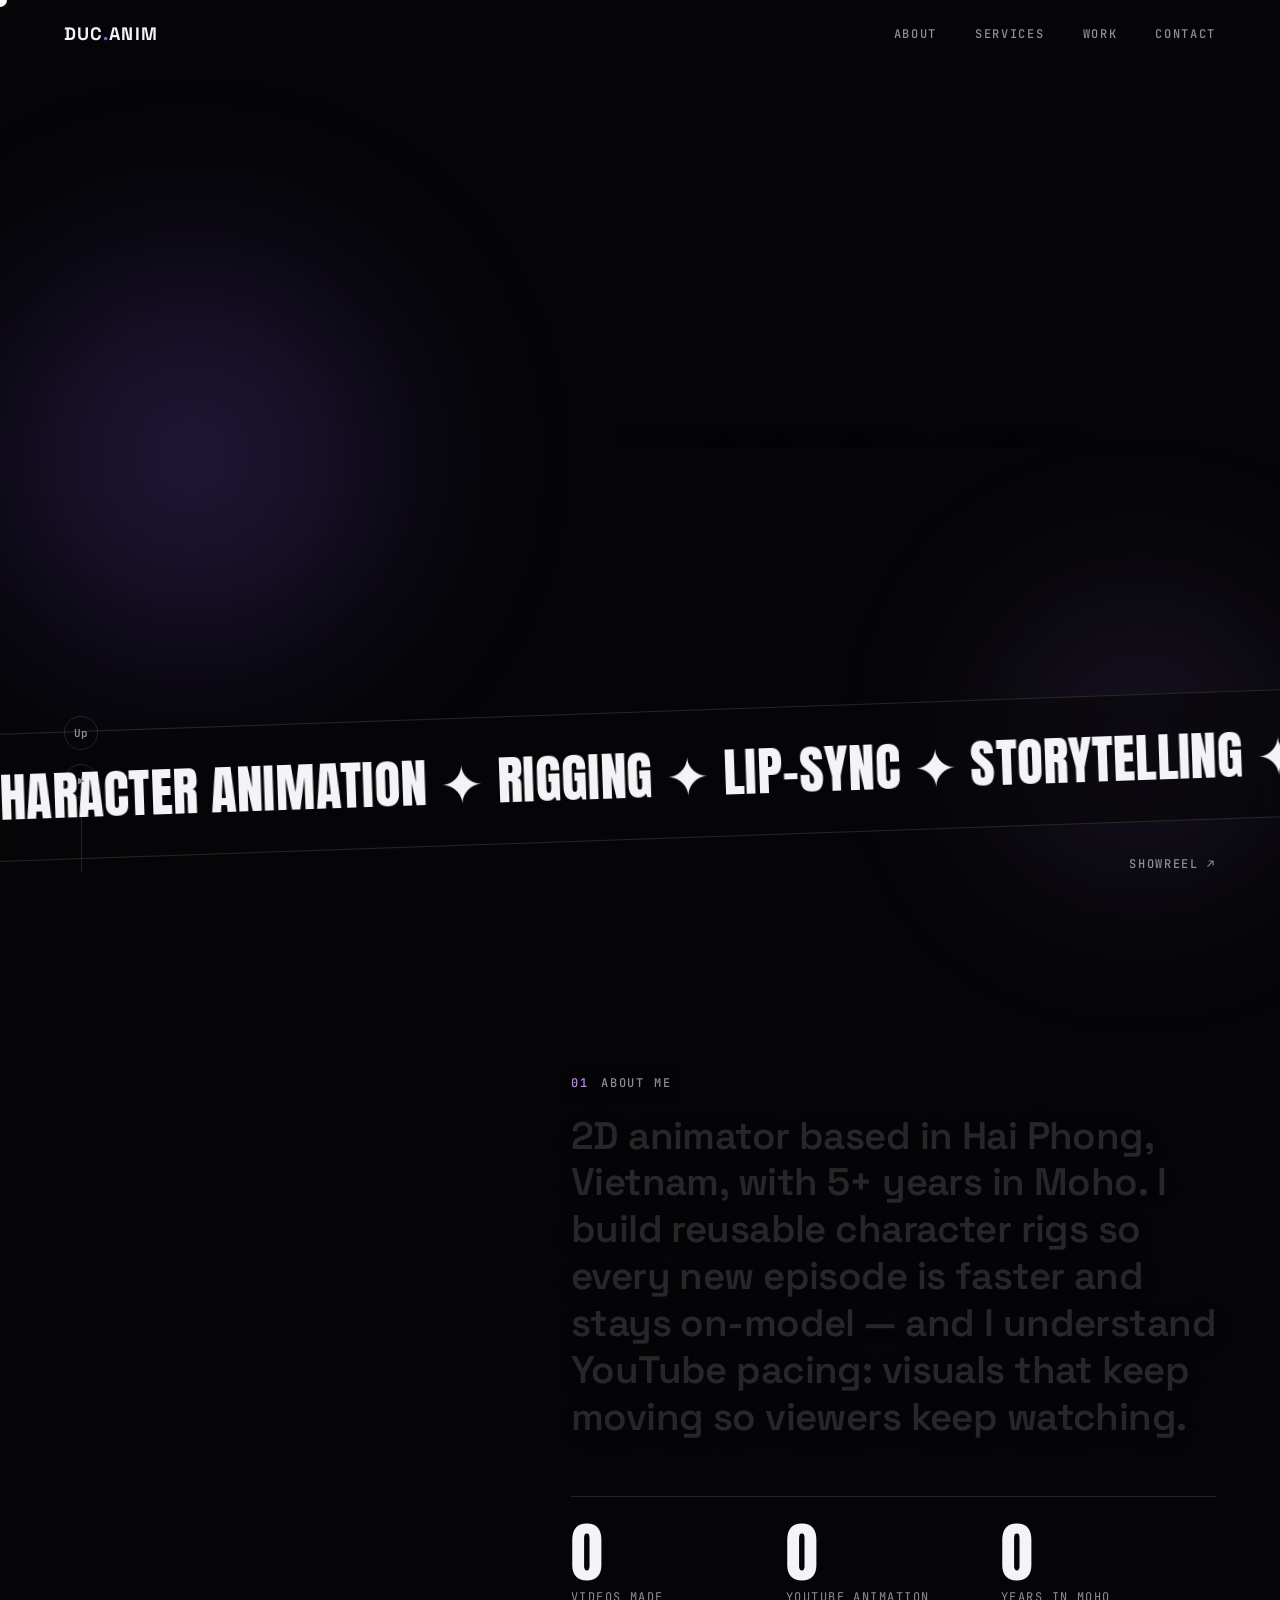
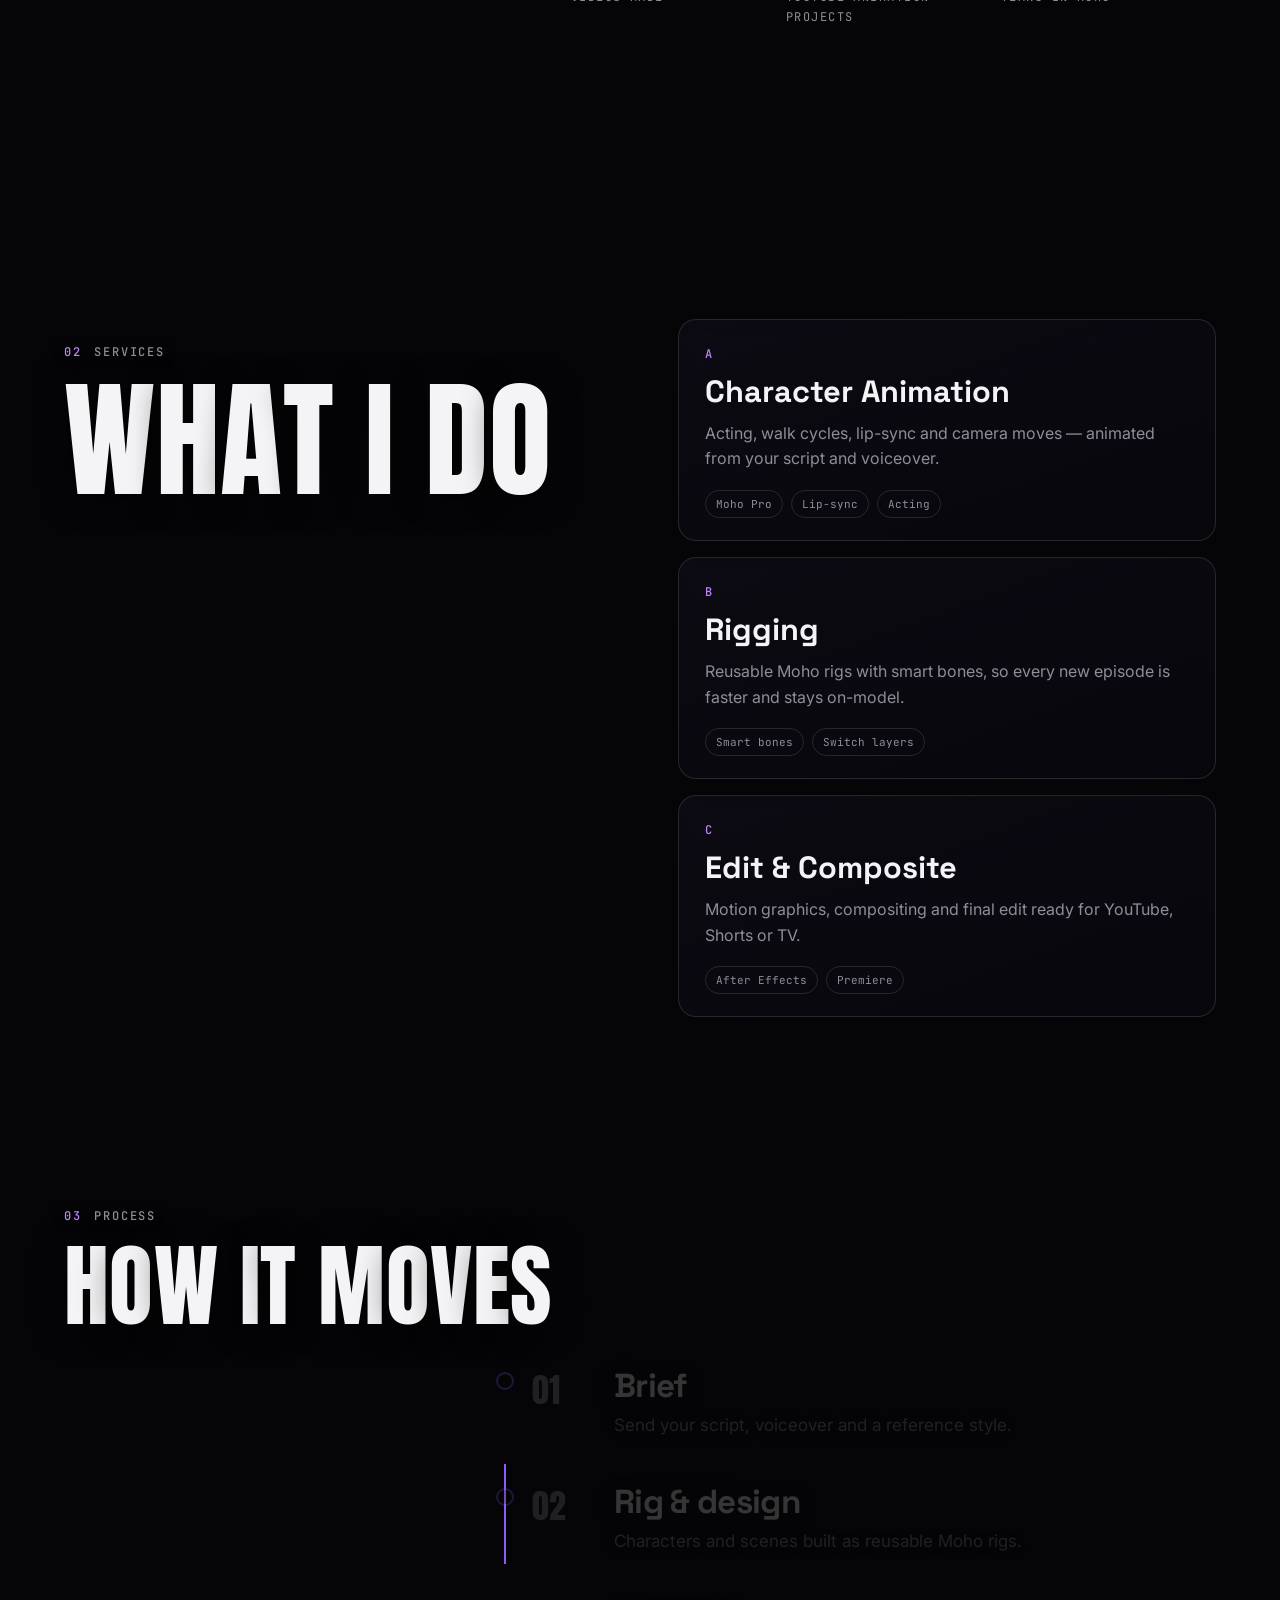
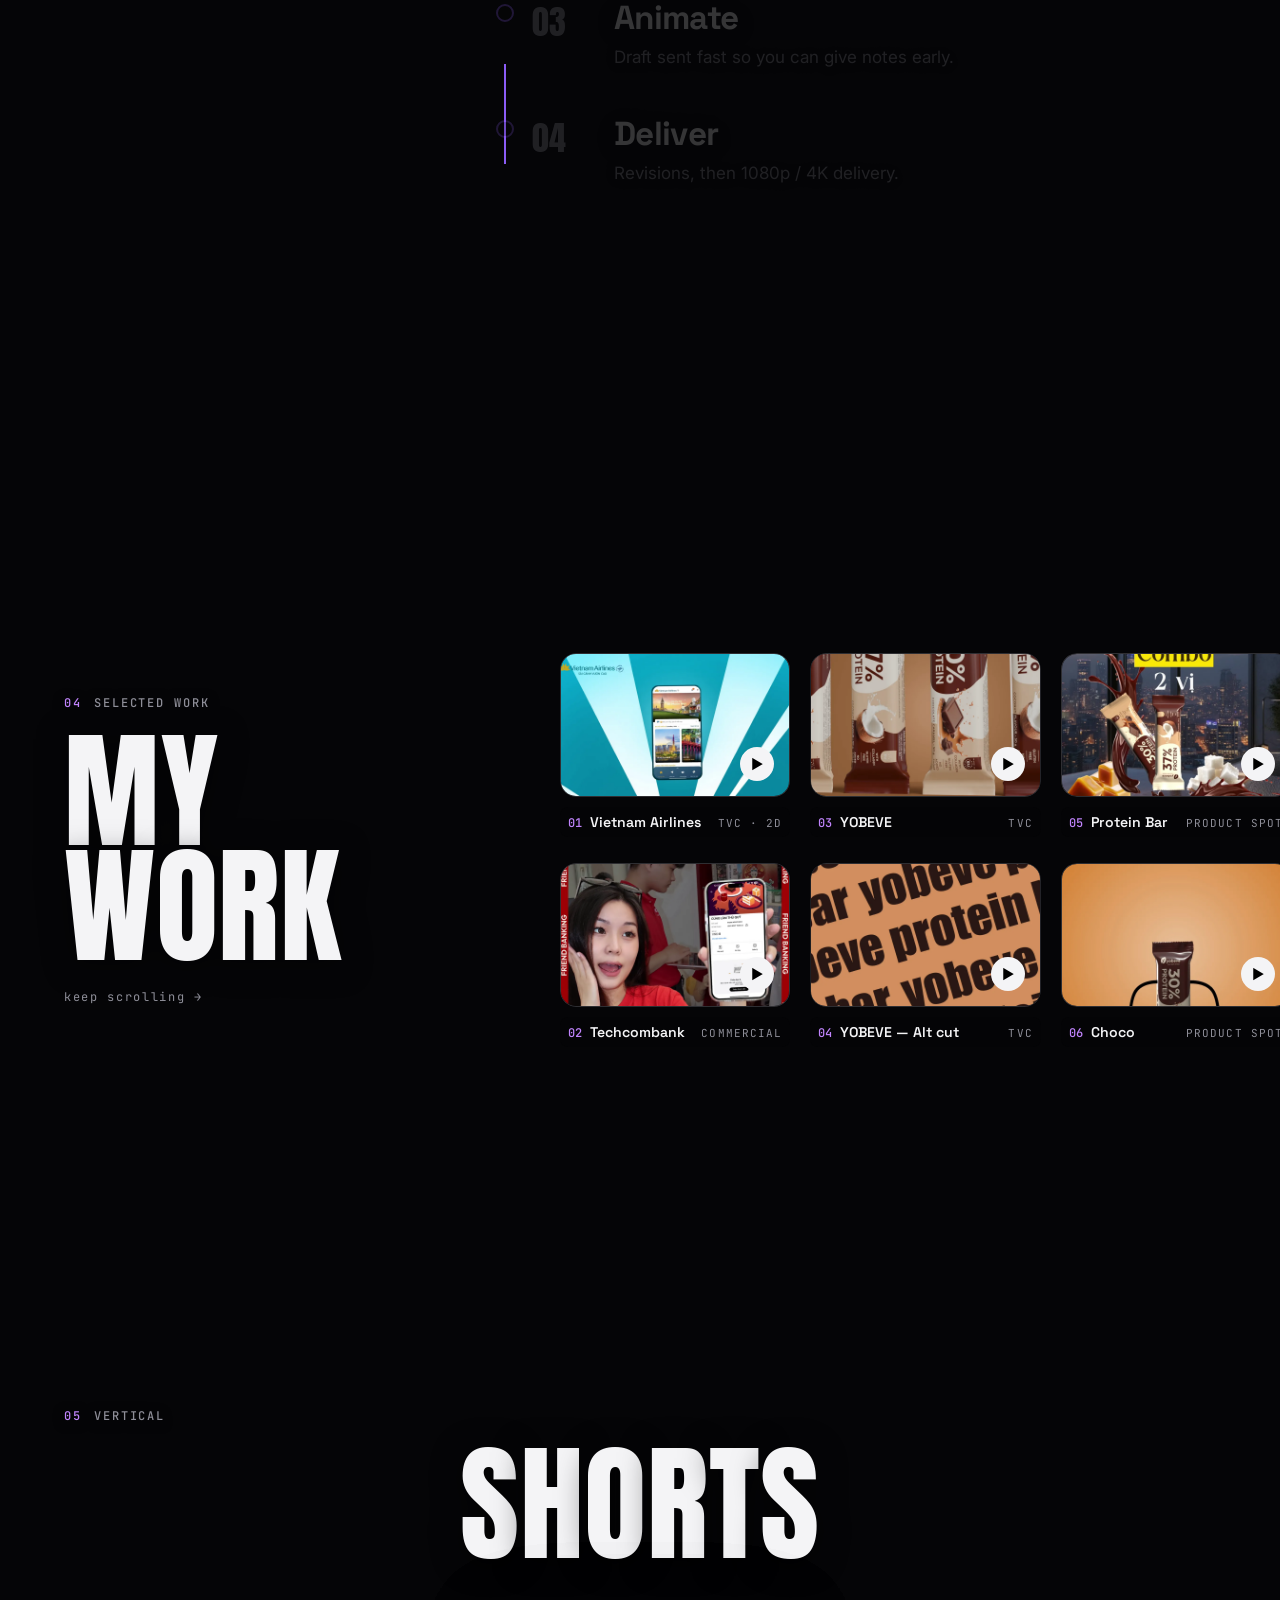
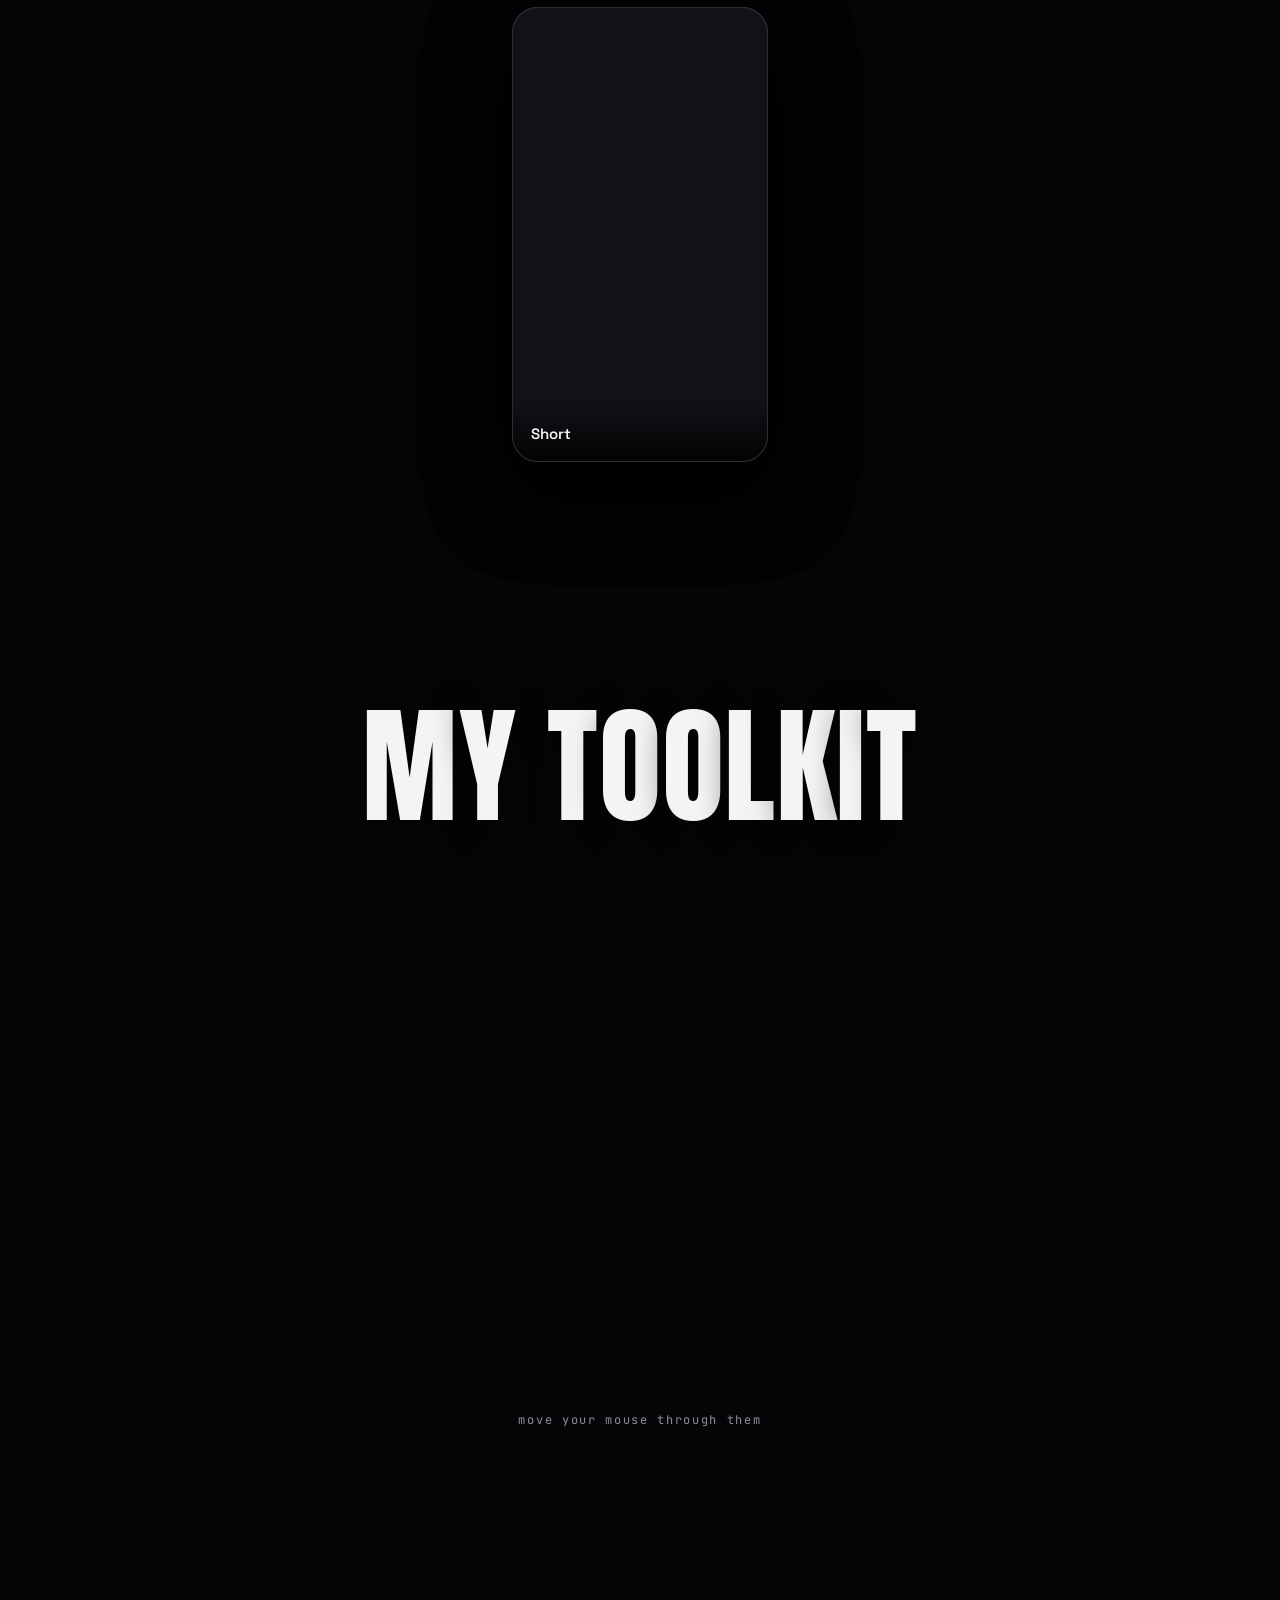
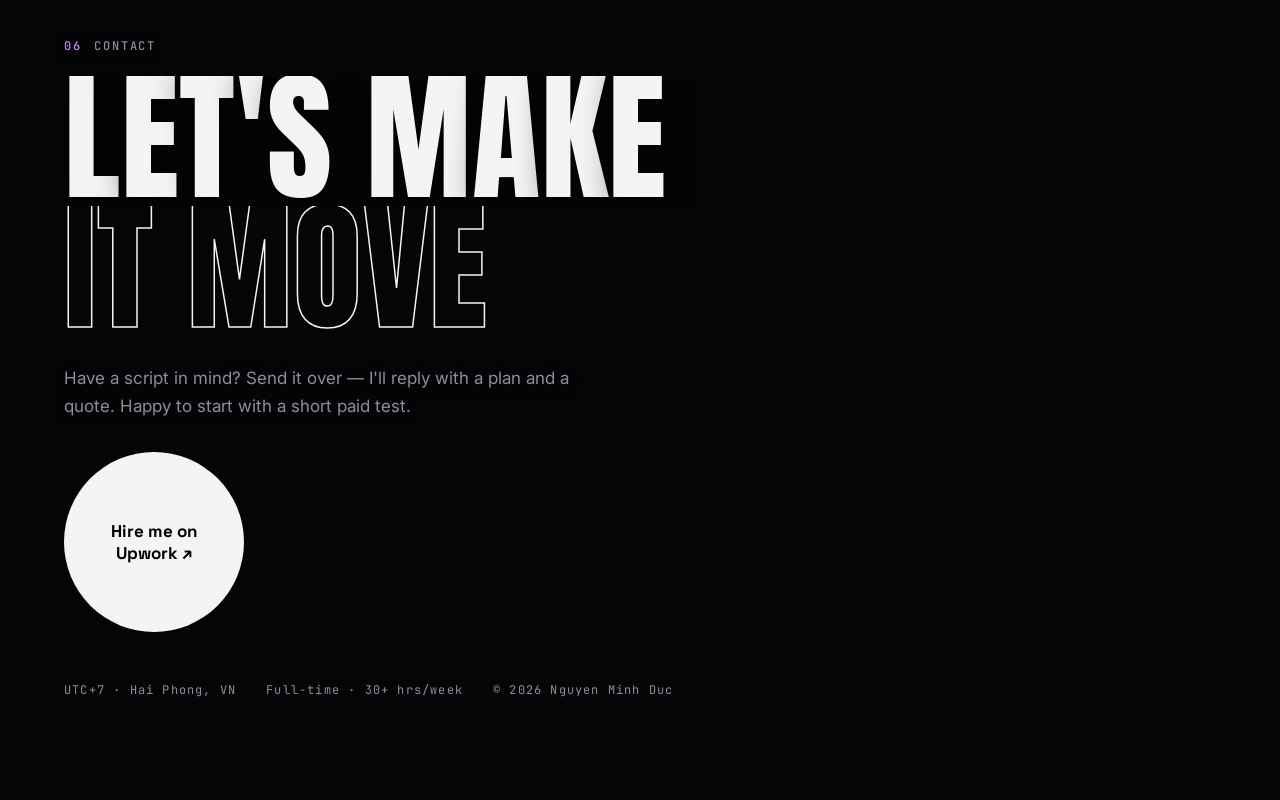
==== commit b709d3b6: "v2: remove background slideshow entirely (plain dark background) Co-Authored-By: Claude Opus 5.5 <no" ====
--- a/v2/index.html
+++ b/v2/index.html
@@ -9,7 +9,7 @@
   <link rel="preconnect" href="https://fonts.googleapis.com" />
   <link rel="preconnect" href="https://fonts.gstatic.com" crossorigin />
   <link href="https://fonts.googleapis.com/css2?family=Anton&family=Space+Grotesk:wght@500;600;700&family=Inter:wght@300;400;500;600&family=JetBrains+Mono:wght@400;500&display=swap" rel="stylesheet" />
-  <link rel="stylesheet" href="v2.css?v=2695" />
+  <link rel="stylesheet" href="v2.css?v=nobg1" />
 </head>
 <body class="is-loading">
   <!-- LOADER -->
@@ -19,7 +19,6 @@
     <p class="loader__hint">warming up the rig…</p>
   </div>
 
-  <div class="bgshow" id="bgshow" aria-hidden="true"></div>
   <div class="glow glow--a" aria-hidden="true"></div>
   <div class="glow glow--b" aria-hidden="true"></div>
   <div class="pc-wrap" aria-hidden="true">
@@ -198,7 +197,7 @@
   <script src="../vendor/gsap.min.js"></script>
   <script src="../vendor/ScrollTrigger.min.js"></script>
   <script src="../vendor/lenis.min.js"></script>
-  <script src="../projects.js?v=2695"></script>
-  <script type="module" src="v2.js?v=2695"></script>
+  <script src="../projects.js?v=nobg1"></script>
+  <script type="module" src="v2.js?v=nobg1"></script>
 </body>
 </html>
--- a/v2/v2.css
+++ b/v2/v2.css
@@ -262,13 +262,6 @@
 .work, .shorts, .tools { background: var(--bg); }
 @media (max-width: 760px) { .work__pin { flex-direction: column; align-items: flex-start; justify-content: center; gap: 4vh; } .work__head { width: auto; } .work__head .big { font-size: 56px; } .work__track { padding-left: var(--pad); grid-auto-columns: 62vw; } }
 
-/* ---------- background slideshow ---------- */
-.bgshow { position: fixed; inset: 0; z-index: 0; pointer-events: none; overflow: hidden; background: var(--bg); }
-.bgs { position: absolute; inset: 0; overflow: hidden; clip-path: inset(0 0 100% 0); }
-.bgs .bgm { position: absolute; inset: -3%; width: 106%; height: 106%; object-fit: cover; opacity: 0.62; filter: saturate(1.05) contrast(1.05); will-change: transform; }
-.bgs::after { content: ""; position: absolute; inset: 0;
-  background: linear-gradient(0deg, rgba(5,5,7,.7), transparent 35%), linear-gradient(180deg, rgba(5,5,7,.55), transparent 22%), radial-gradient(140% 110% at 50% 50%, rgba(5,5,7,.15), rgba(5,5,7,.6) 80%), rgba(5,5,7,.34); }
-.bgs__tag { position: absolute; right: var(--pad); bottom: 90px; z-index: 2; font: 400 10px var(--mono); letter-spacing: .16em; color: rgba(255,255,255,.45); text-transform: uppercase; }
 .work, .shorts, .tools, .contact { background: transparent !important; }
 .wcard--img .wcard__media { background: radial-gradient(circle at 50% 40%, #2a2340, #111116 70%); }
 .wcard--img .wcard__media img { object-fit: contain; padding: 8%; }
@@ -279,5 +272,4 @@
 .outline { text-shadow: none !important; }
 .svc { background: linear-gradient(160deg, rgba(14,12,22,.78), rgba(10,9,16,.62)); }
 .wcard__meta { background: rgba(5,5,7,.55); padding: 6px 8px; border-radius: 8px; }
-.bgs--dim .bgm { opacity: .32 !important; filter: blur(16px) saturate(.75) brightness(.8) !important; }
 .wcard__media { box-shadow: 0 18px 50px rgba(0,0,0,.55); }
